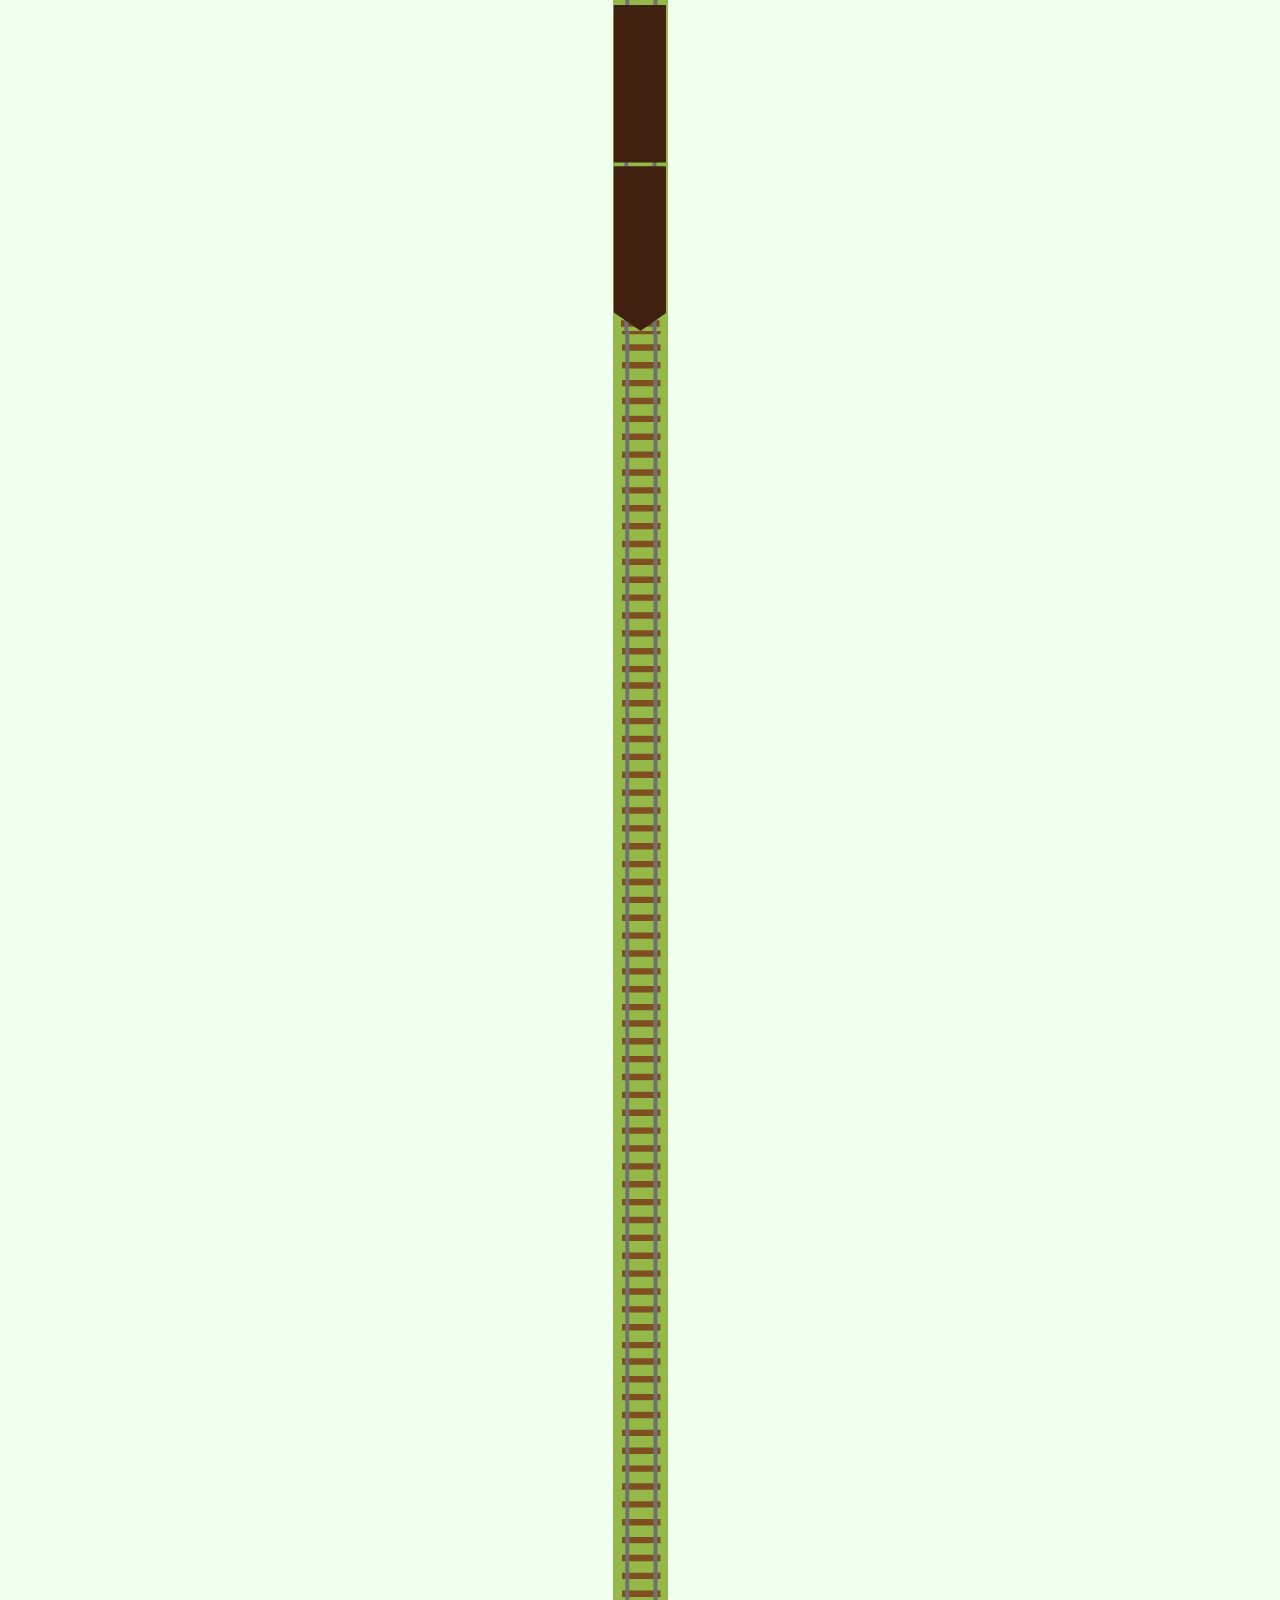
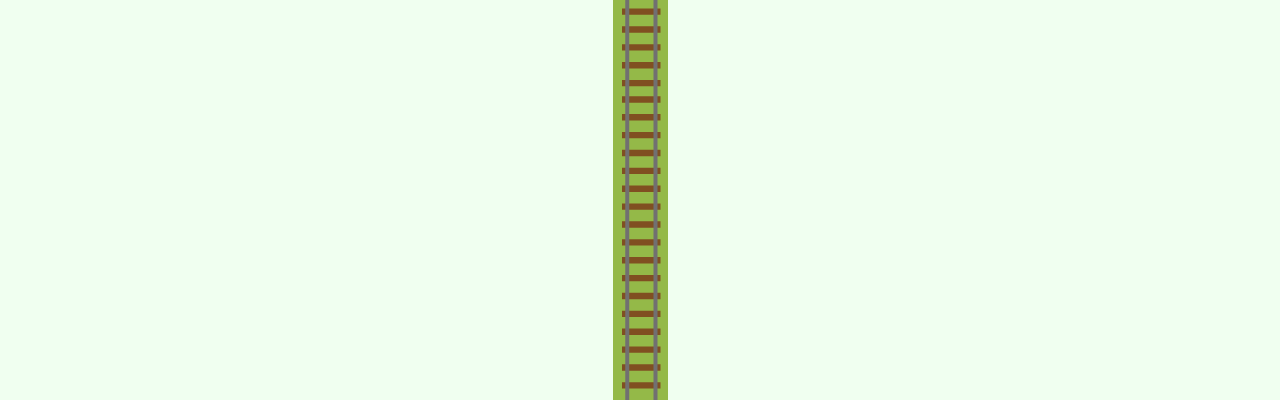
==== bloves/bloves.html @ d665191b "BLOVES" ====
<!DOCTYPE html>
<html>
	<head>
		<title>BLOVES 爱的传说号</title>
	    <meta charset="utf-8" />
	    <meta content="width=device-width, initial-scale=1.0, maximum-scale=1.0, user-scalable=0" name="viewport">
	    <meta name="apple-touch-fullscreen" content="YES" />
	    <meta name="format-detection" content="telephone=no" />
	    <meta name="apple-mobile-web-app-capable" content="yes" />
	    <meta name="apple-mobile-web-app-status-bar-style" content="black" />
	    <meta http-equiv="Expires" content="-1" />
	    <meta http-equiv="pragram" content="no-cache" />
	    <link rel="stylesheet" type="text/css" href="css/reset.css"/>
	    <link rel="stylesheet" type="text/css" href="css/bloves.css"/>
	</head>
	<body>
		<div class="wrap">
			<div class="train-bg">
				<div class="train"><img src="img/train.gif" alt="train" /></div>
			</div>
		</div>
		<script src="js/jquery-2.1.1.min.js" type="text/javascript" charset="utf-8"></script>
		<script type="text/javascript">
			(function () {
				function scroll() {
					$('body,html').animate({scrollTop:510},10000);  
                	return false;  
				}
				$(scroll);
//				$(window).scroll(function(){  
//	                if( $(window).scrollTop() >= 1300 ) {  
//	                    $('.wrap').delay(300).fadeOut(600);
//	                }
//	            }); 
				setTimeout(function() {
					$('.wrap').delay(300).animate({'opacity': '.1'}, 450);
				}, 10000)
			})()
		</script>
	</body>
</html>
---- bloves/css/bloves.css ----
/*纵向*/
/*@media screen and (orientation:portrait) {
    .train {
        border: 1px solid red; 
    }
}*/
/*横向*/
/*@media screen and (orientation:landscape) {  
    .train {  
        border: 1px solid green; 
    }  
} */
html, body {margin: 0; padding: 0;}
.wrap {width: 100%; height: 2000px; background-color: honeydew; position: relative;}
.train-bg {width: 55px; height: 2000px; margin: 0 auto; background: url(../img/railway.gif) repeat top right; /*-webkit-animation: move-bg 2s ease-in-out infinite;*/ }
.train {-webkit-animation: sway .5s ease-in-out infinite; position: fixed;}

/*@-webkit-keyframes move-bg {
	0% {background-position: -160px 0;}
	35% {background-position: -120px 0;}
	40% {background-position: -80px 0;}
	45% {background-position: -40px 0;}
	100% {background-position: 0 0;}
}*/
@-webkit-keyframes sway {
	0% {-webkit-transform: translate(0,0);}
	30% {-webkit-transform: translate(3px,1px);}
	80% {-webkit-transform: translate(-1px,-1px);}
	100% {-webkit-transform: translate(0,0);}
}
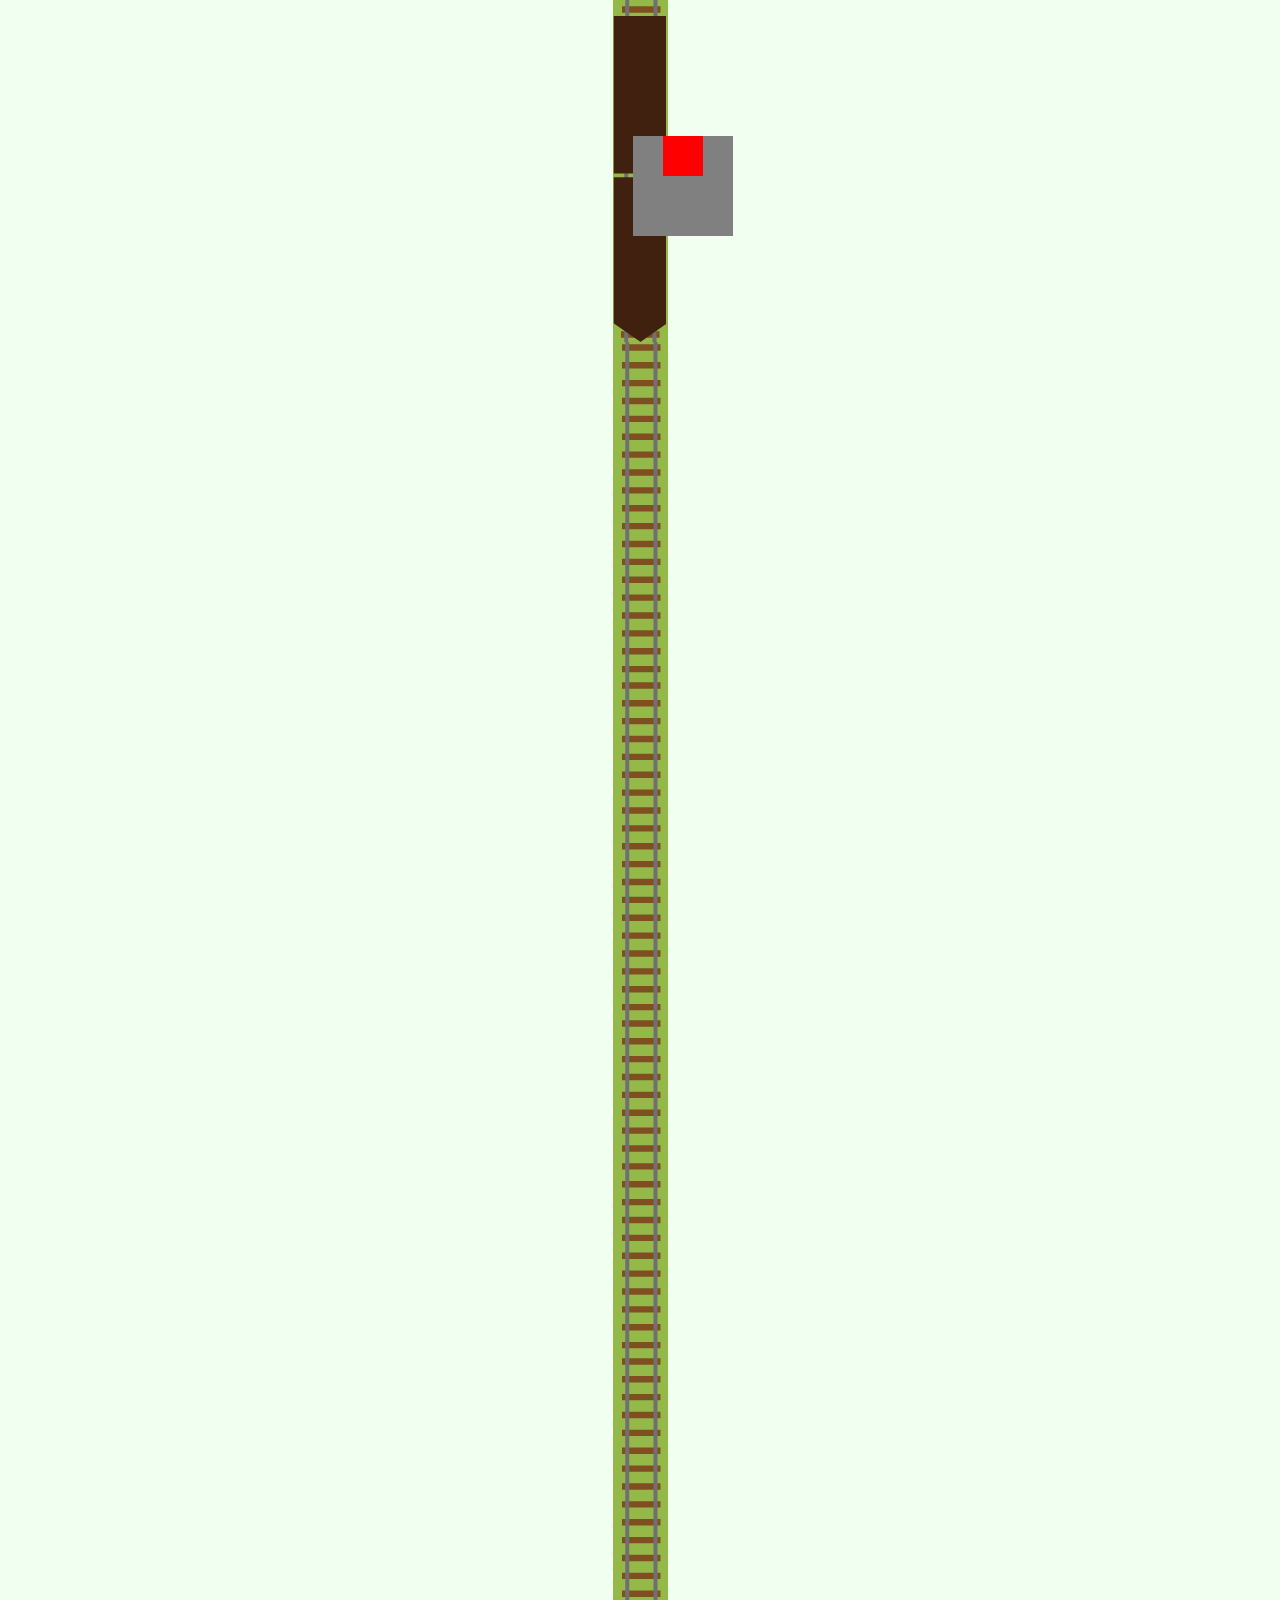
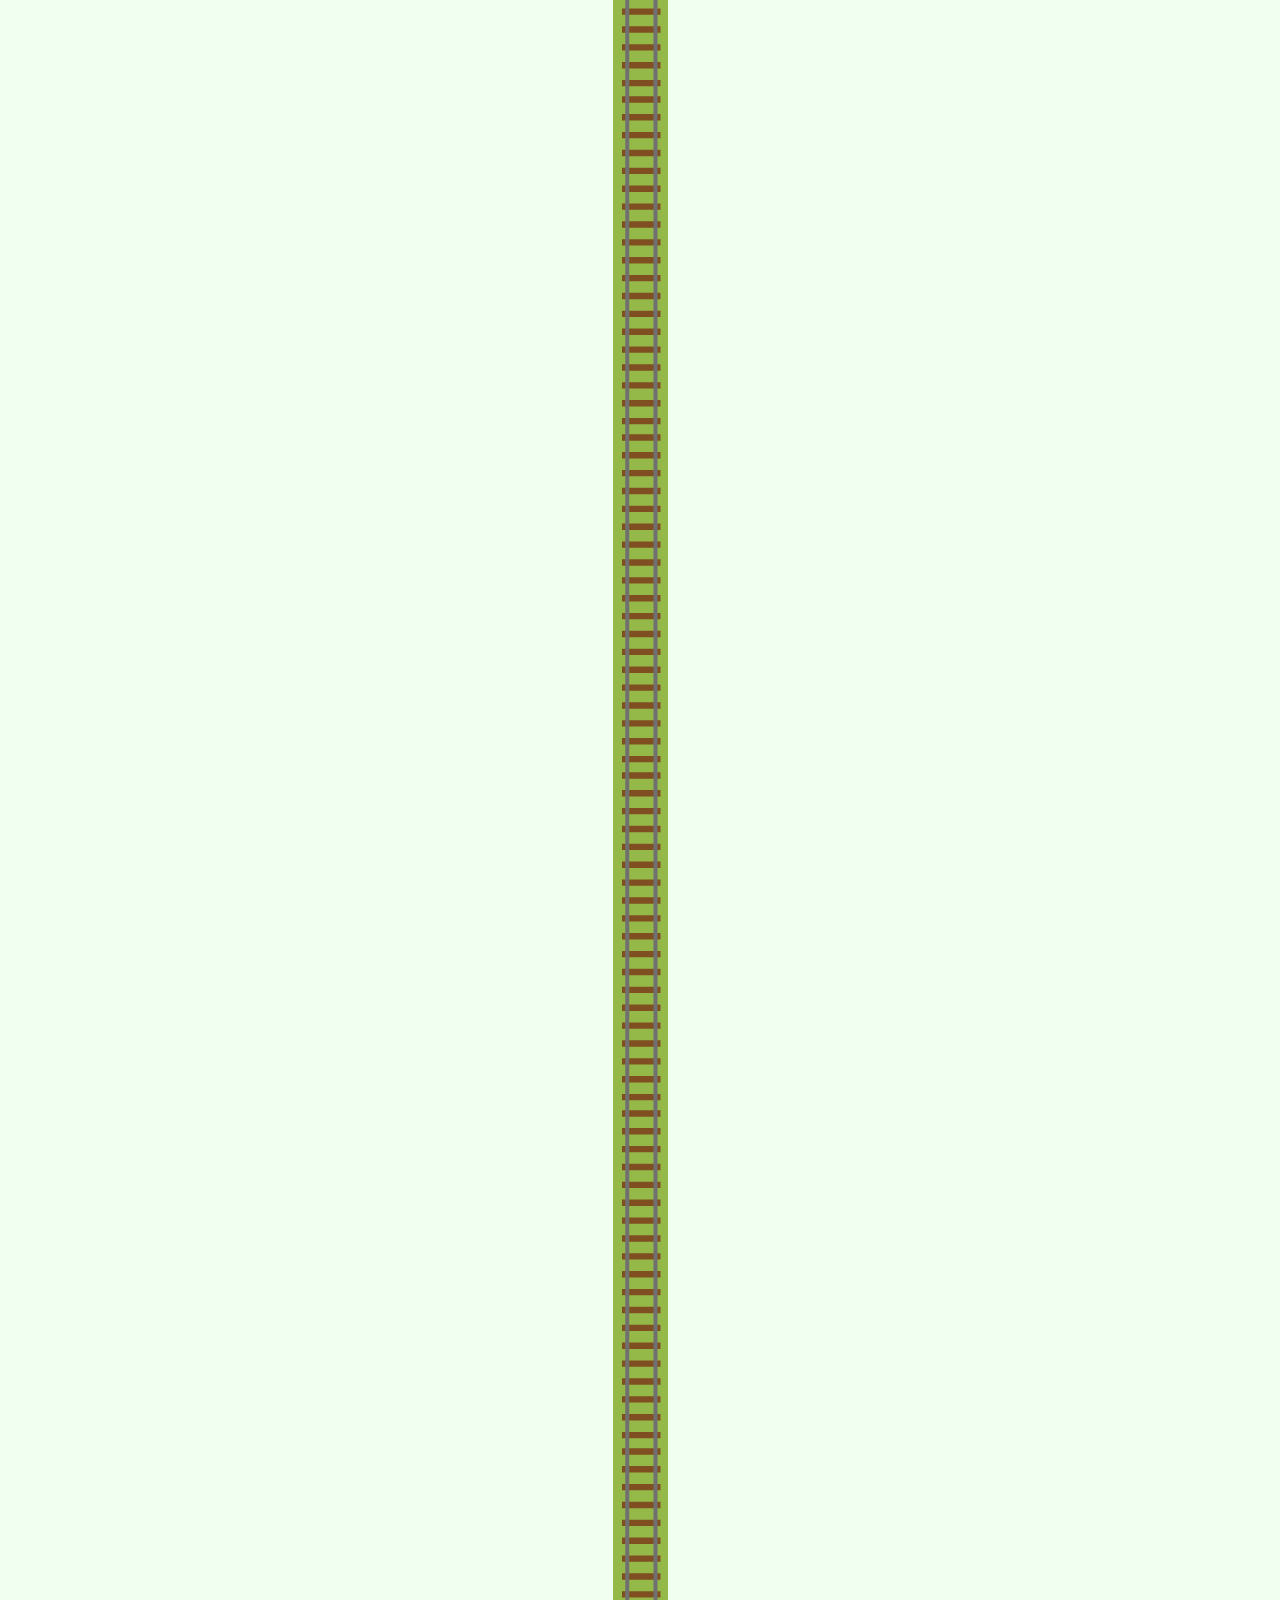
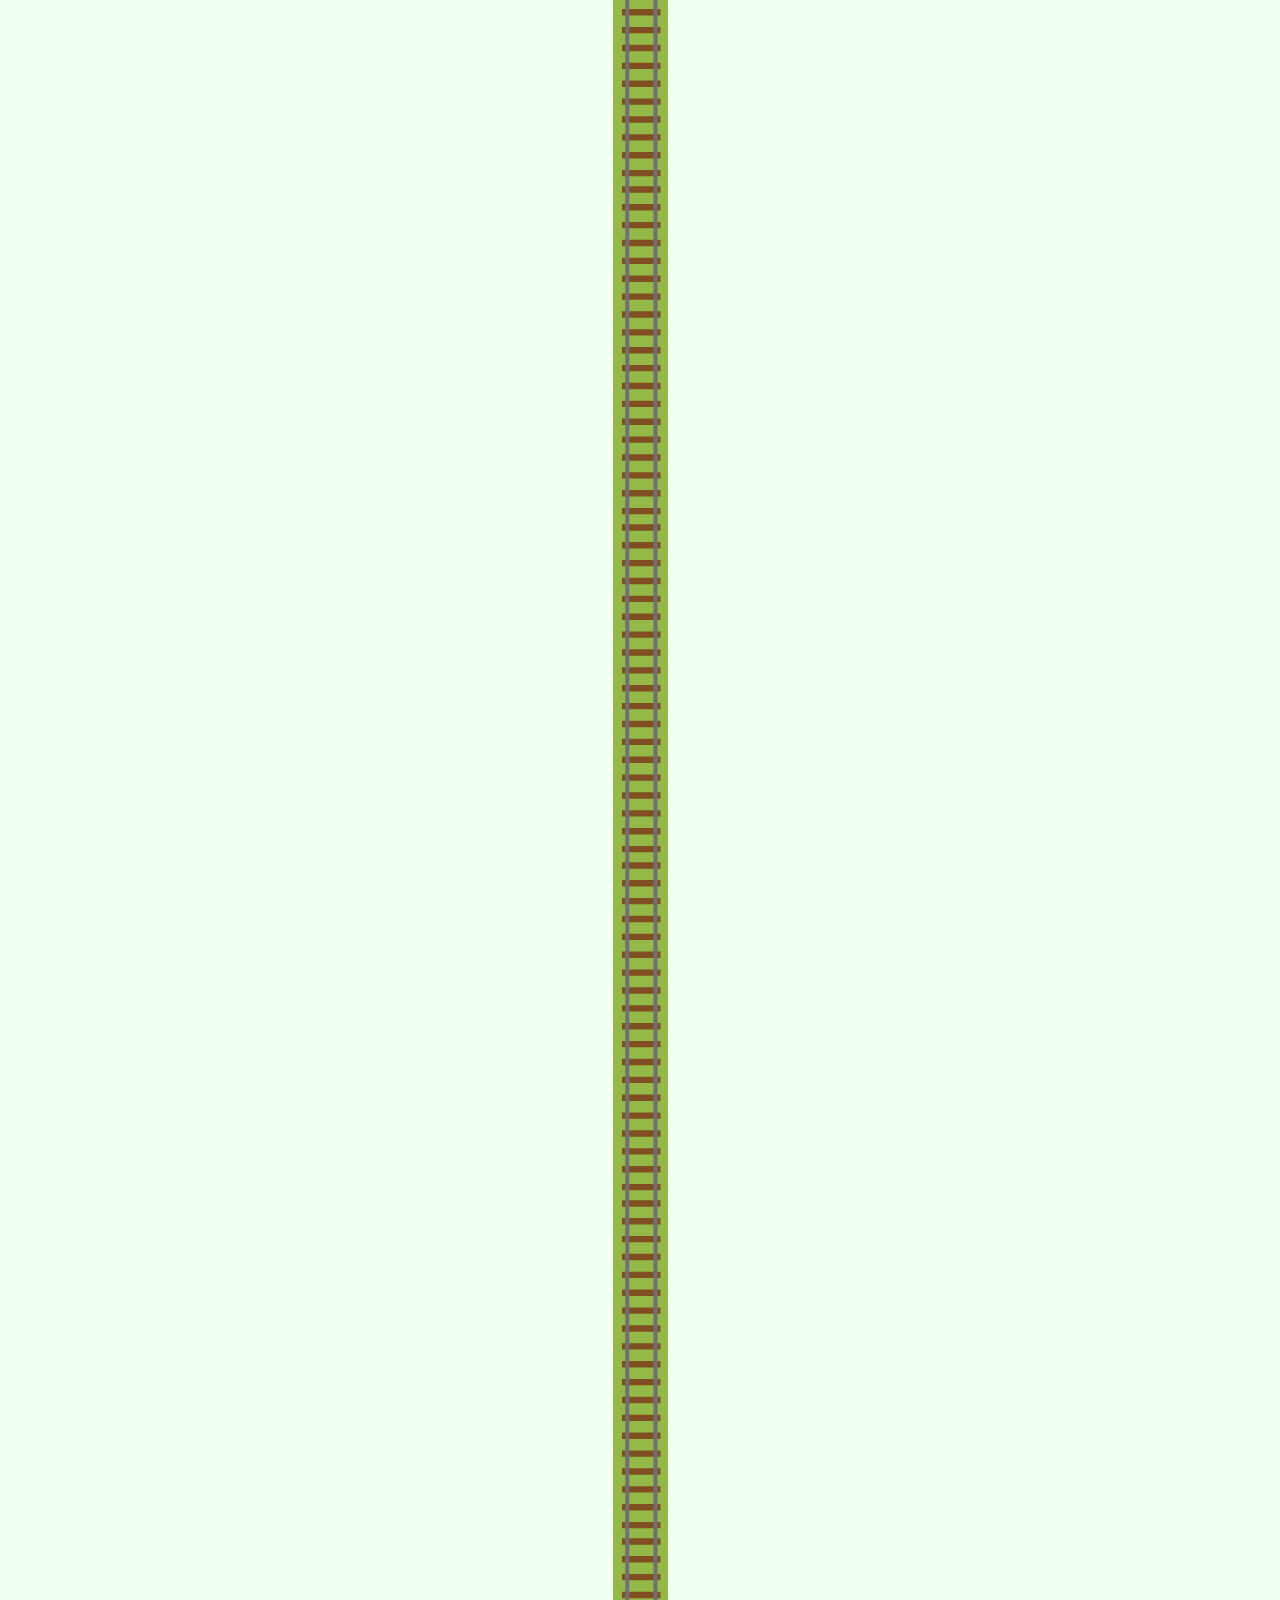
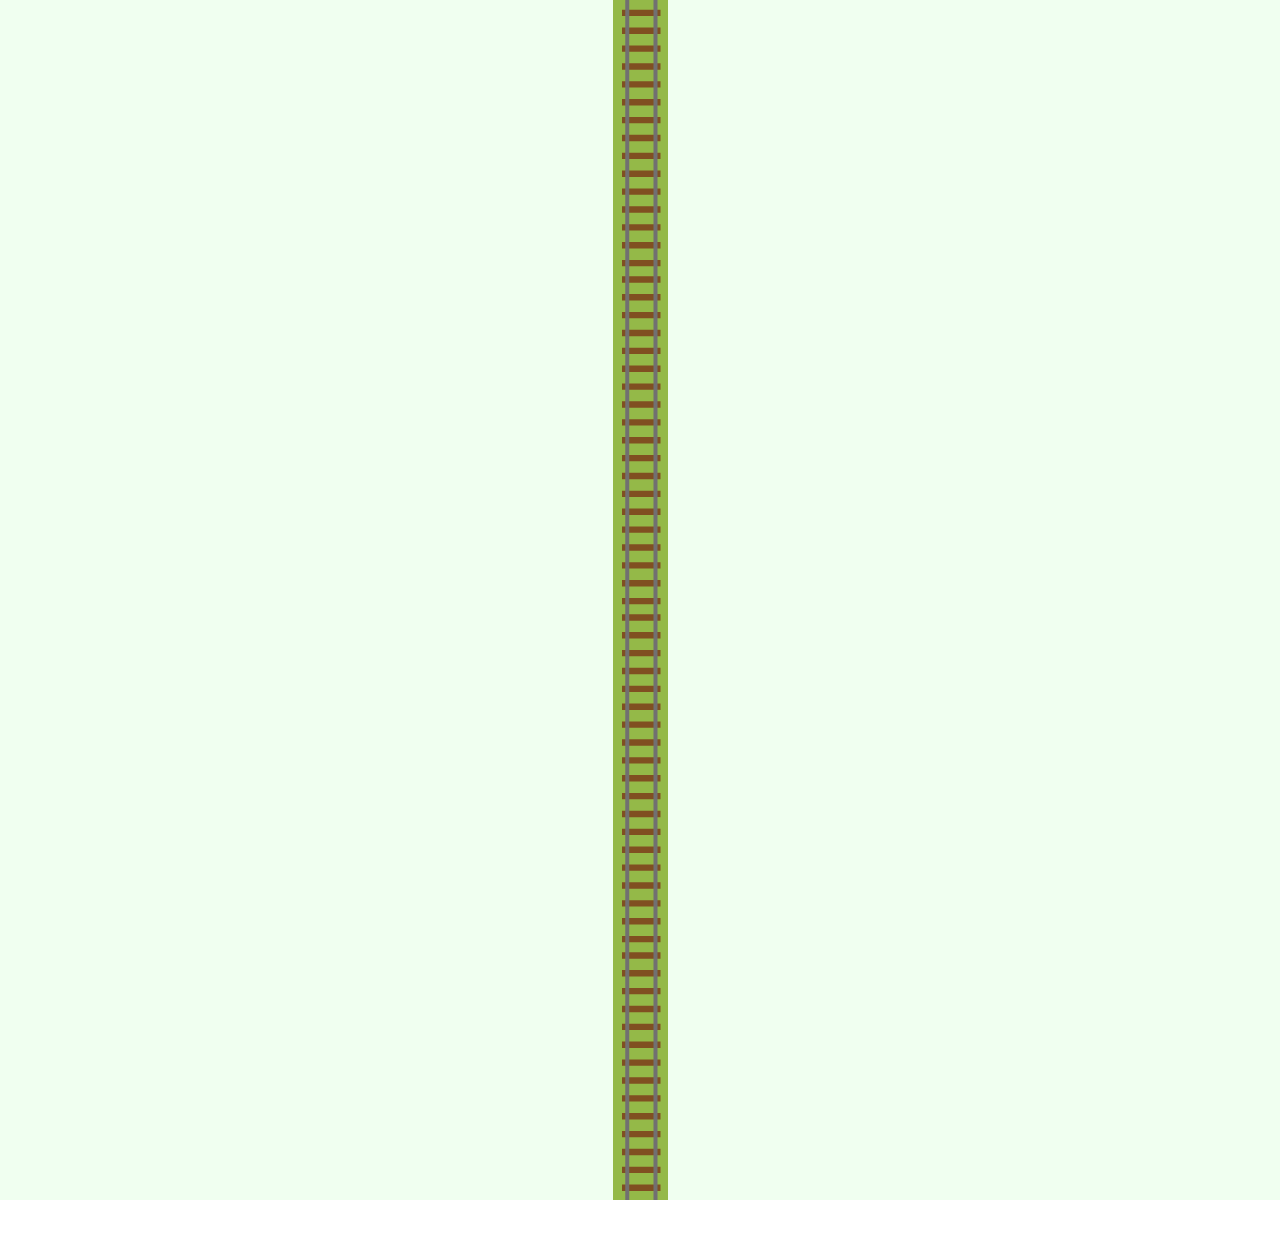
==== commit 98684818: "draft" ====
--- a/bloves/bloves.html
+++ b/bloves/bloves.html
@@ -16,26 +16,96 @@
 	<body>
 		<div class="wrap">
 			<div class="train-bg">
-				<div class="train"><img src="img/train.gif" alt="train" /></div>
+				<div class="train sway">
+					<img src="img/train.gif" alt="train" />
+					<div class="smoke sway"><div class="aa scale"></div></div>
+				</div>
 			</div>
+		</div>
+		<div class="story-1">
+			<!--something-->
+		</div>
+		<div class="story-2">
+			<!--something-->
+		</div>
+		<div class="story-3">
+			<!--something-->
+		</div>
+		<div class="story-4">
+			<!--something-->
+		</div>
+		<div class="story-5">
+			<!--something-->
+		</div>
+		<div class="story-6">
+			<!--something-->
+		</div>
+		<div class="story-7">
+			<!--something-->
 		</div>
 		<script src="js/jquery-2.1.1.min.js" type="text/javascript" charset="utf-8"></script>
 		<script type="text/javascript">
-			(function () {
-				function scroll() {
-					$('body,html').animate({scrollTop:510},10000);  
+//			(function () {
+				scroll(0,0);
+				function scrollpage(crood, time) {
+					$('body,html').animate({scrollTop:crood},time);  
                 	return false;  
 				}
-				$(scroll);
+				scrollpage(1378, 10000);
+ 				
+//				var scrollFun = "scroll(" + crood + ", " + time + ")";
 //				$(window).scroll(function(){  
 //	                if( $(window).scrollTop() >= 1300 ) {  
 //	                    $('.wrap').delay(300).fadeOut(600);
 //	                }
 //	            }); 
 				setTimeout(function() {
-					$('.wrap').delay(300).animate({'opacity': '.1'}, 450);
-				}, 10000)
-			})()
+					//内部时间+9000
+					$('.wrap').delay(500).animate({'opacity': '.1'}, 450).delay(6500).animate({'opacity': '1'}, 450);
+					$('.story-1').delay(1000).animate({'opacity': '1'}, 1000).delay(5000).animate({'opacity': '0'}, 600);
+//					setTimeout(scroll(2045, 5000),18000);
+				}, 10000);
+				setTimeout(function() {
+					//内部时间+14000
+					scrollpage(2045, 5000);
+					$('.wrap').delay(5500).animate({'opacity': '.1'}, 450).delay(6500).animate({'opacity': '1'}, 450);
+					$('.story-2').delay(6000).animate({'opacity': '1'}, 1000).delay(5000).animate({'opacity': '0'}, 600);
+				},19000);
+				setTimeout(function() {
+					//内部时间+14000
+					scrollpage(2712, 5000);
+					$('.wrap').delay(5500).animate({'opacity': '.1'}, 450).delay(6500).animate({'opacity': '1'}, 450);
+					$('.story-3').delay(6000).animate({'opacity': '1'}, 1000).delay(5000).animate({'opacity': '0'}, 600);
+				},33000);
+				setTimeout(function() {
+					//内部时间+14000
+					scrollpage(3379, 5000);
+					$('.wrap').delay(5500).animate({'opacity': '.1'}, 450).delay(6500).animate({'opacity': '1'}, 450);
+					$('.story-4').delay(6000).animate({'opacity': '1'}, 1000).delay(5000).animate({'opacity': '0'}, 600);
+				},47000);
+				setTimeout(function() {
+					//内部时间+14000
+					scrollpage(4046, 5000);
+					$('.wrap').delay(5500).animate({'opacity': '.1'}, 450).delay(6500).animate({'opacity': '1'}, 450);
+					$('.story-5').delay(6000).animate({'opacity': '1'}, 1000).delay(5000).animate({'opacity': '0'}, 600);
+				},61000);
+				setTimeout(function() {
+					//内部时间+14000
+					scrollpage(4713, 5000);
+					$('.wrap').delay(5500).animate({'opacity': '.1'}, 450).delay(6500).animate({'opacity': '1'}, 450);
+					$('.story-6').delay(6000).animate({'opacity': '1'}, 1000).delay(5000).animate({'opacity': '0'}, 600);
+				},75000);
+				setTimeout(function() {
+					//内部时间+14000
+					scrollpage(5380, 5000);
+					$('.wrap').delay(5500).animate({'opacity': '.1'}, 450).delay(6500).animate({'opacity': '1'}, 450);
+					$('.story-7').delay(6000).animate({'opacity': '1'}, 1000).delay(5000).animate({'opacity': '0'}, 600);
+				},89000);
+				
+				
+				
+				
+//			})()
 		</script>
 	</body>
 </html>
--- a/bloves/css/bloves.css
+++ b/bloves/css/bloves.css
@@ -11,9 +11,18 @@
     }  
 } */
 html, body {margin: 0; padding: 0;}
-.wrap {width: 100%; height: 2000px; background-color: honeydew; position: relative;}
-.train-bg {width: 55px; height: 2000px; margin: 0 auto; background: url(../img/railway.gif) repeat top right; /*-webkit-animation: move-bg 2s ease-in-out infinite;*/ }
-.train {-webkit-animation: sway .5s ease-in-out infinite; position: fixed;}
+.wrap {width: 100%; height: 6000px; background-color: honeydew;}
+.train-bg {width: 55px; height: 6000px; margin: 0 auto; background: url(../img/railway.gif) repeat top right; /*-webkit-animation: move-bg 2s ease-in-out infinite;*/ }
+.train {position: fixed;}
+.smoke {position: absolute; width: 100px; height: 100px; background-color: gray; top: 120px;left: 20px;}
+.smoke .aa {width: 40px; height: 40px; background-color: red; margin: 0 auto;}
+.story-1 {width: 375px; height: 667px; opacity: 0; background-color: black; position: absolute; top: 1378px;}
+.story-2 {width: 375px; height: 667px; opacity: 0; background-color: blueviolet; position: absolute; top: 2045px;}
+.story-3 {width: 375px; height: 667px; opacity: 0; background-color: goldenrod; position: absolute; top: 2712px;}
+.story-4 {width: 375px; height: 667px; opacity: 0; background-color: firebrick; position: absolute; top: 3379px;}
+.story-5 {width: 375px; height: 667px; opacity: 0; background-color: darkcyan; position: absolute; top: 4046px;}
+.story-6 {width: 375px; height: 667px; opacity: 0; background-color: royalblue; position: absolute; top: 4713px;}
+.story-7 {width: 375px; height: 667px; opacity: 0; background-color: salmon; position: absolute; top: 5380px;}
 
 /*@-webkit-keyframes move-bg {
 	0% {background-position: -160px 0;}
@@ -22,6 +31,14 @@
 	45% {background-position: -40px 0;}
 	100% {background-position: 0 0;}
 }*/
+.scale {-webkit-animation: scale 1.5s ease-in-out infinite;}
+.sway {-webkit-animation: sway .5s ease-in-out infinite;}
+@-webkit-keyframes scale {
+	0% {-webkit-transform: scale(1);}
+	30% {-webkit-transform: scale(1.1);}
+	80% {-webkit-transform: scale(1.2);}
+	100% {-webkit-transform: scale(1.5);}
+}
 @-webkit-keyframes sway {
 	0% {-webkit-transform: translate(0,0);}
 	30% {-webkit-transform: translate(3px,1px);}
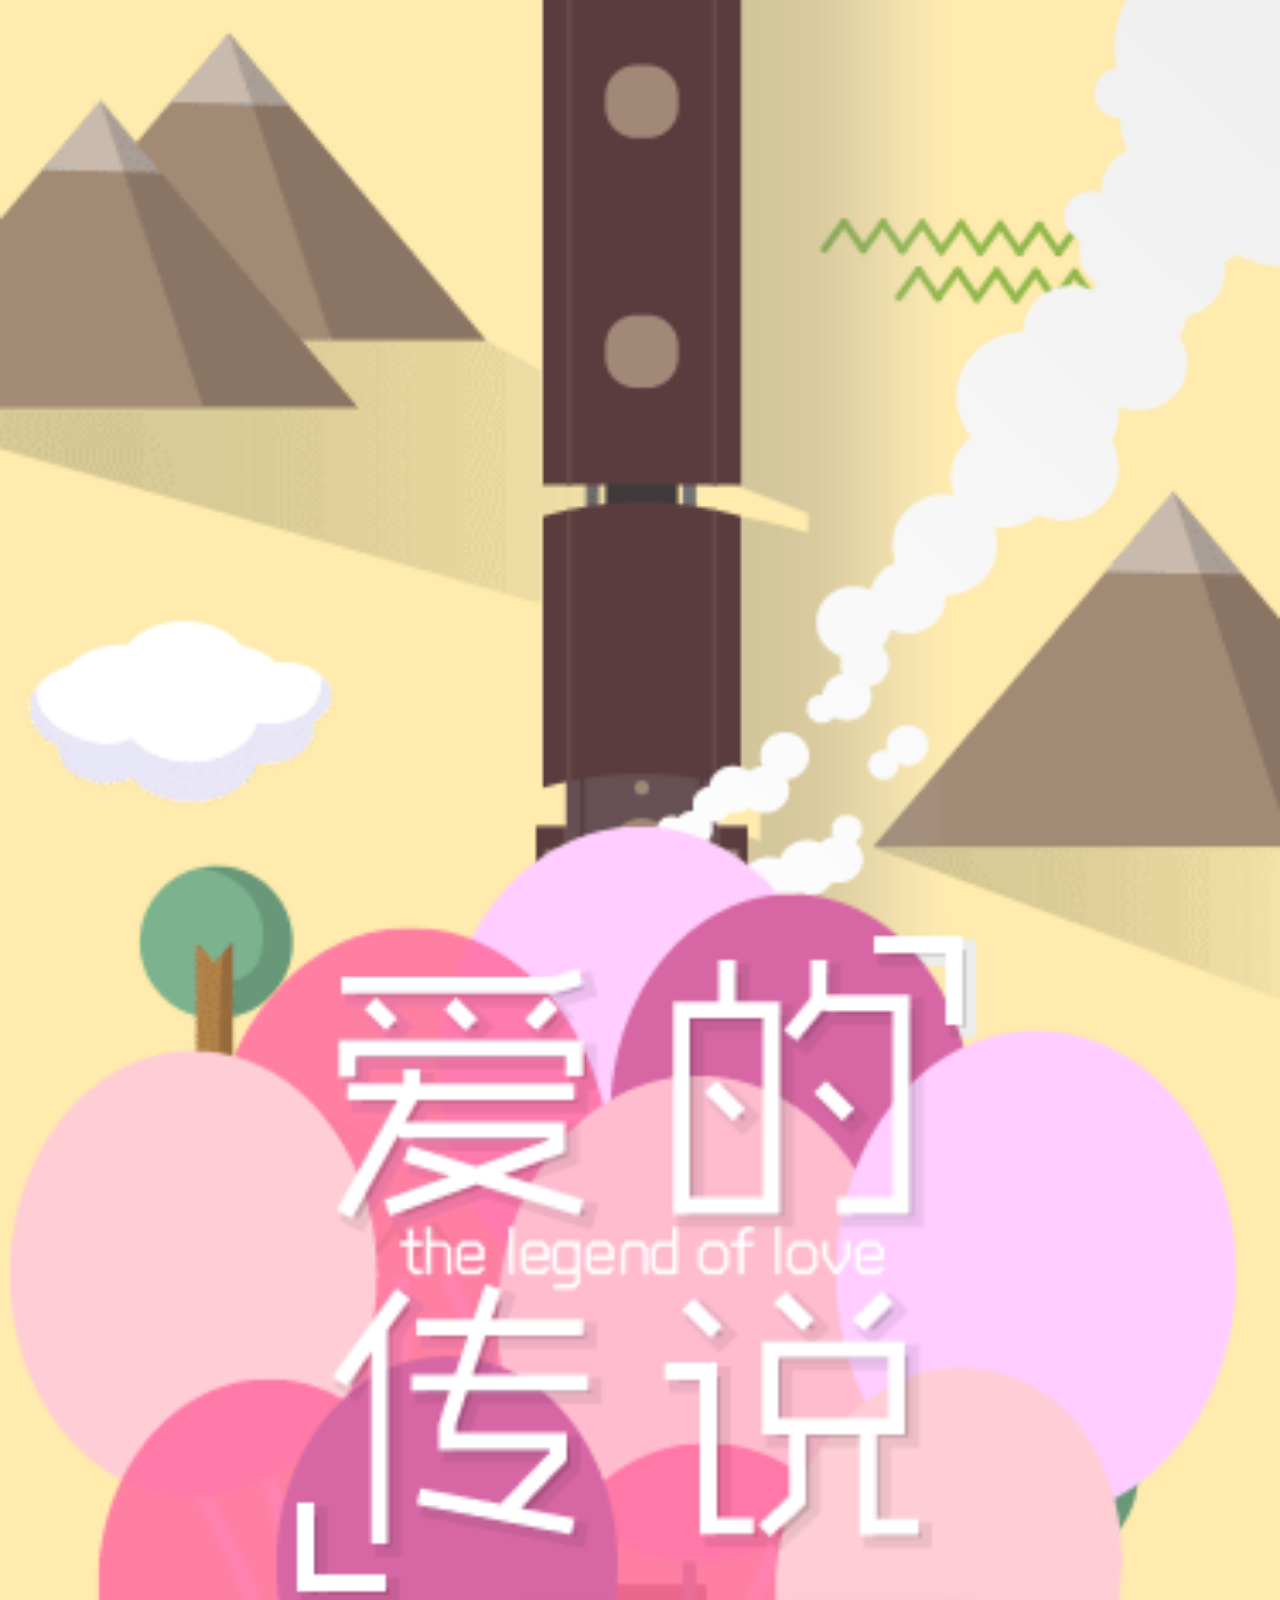
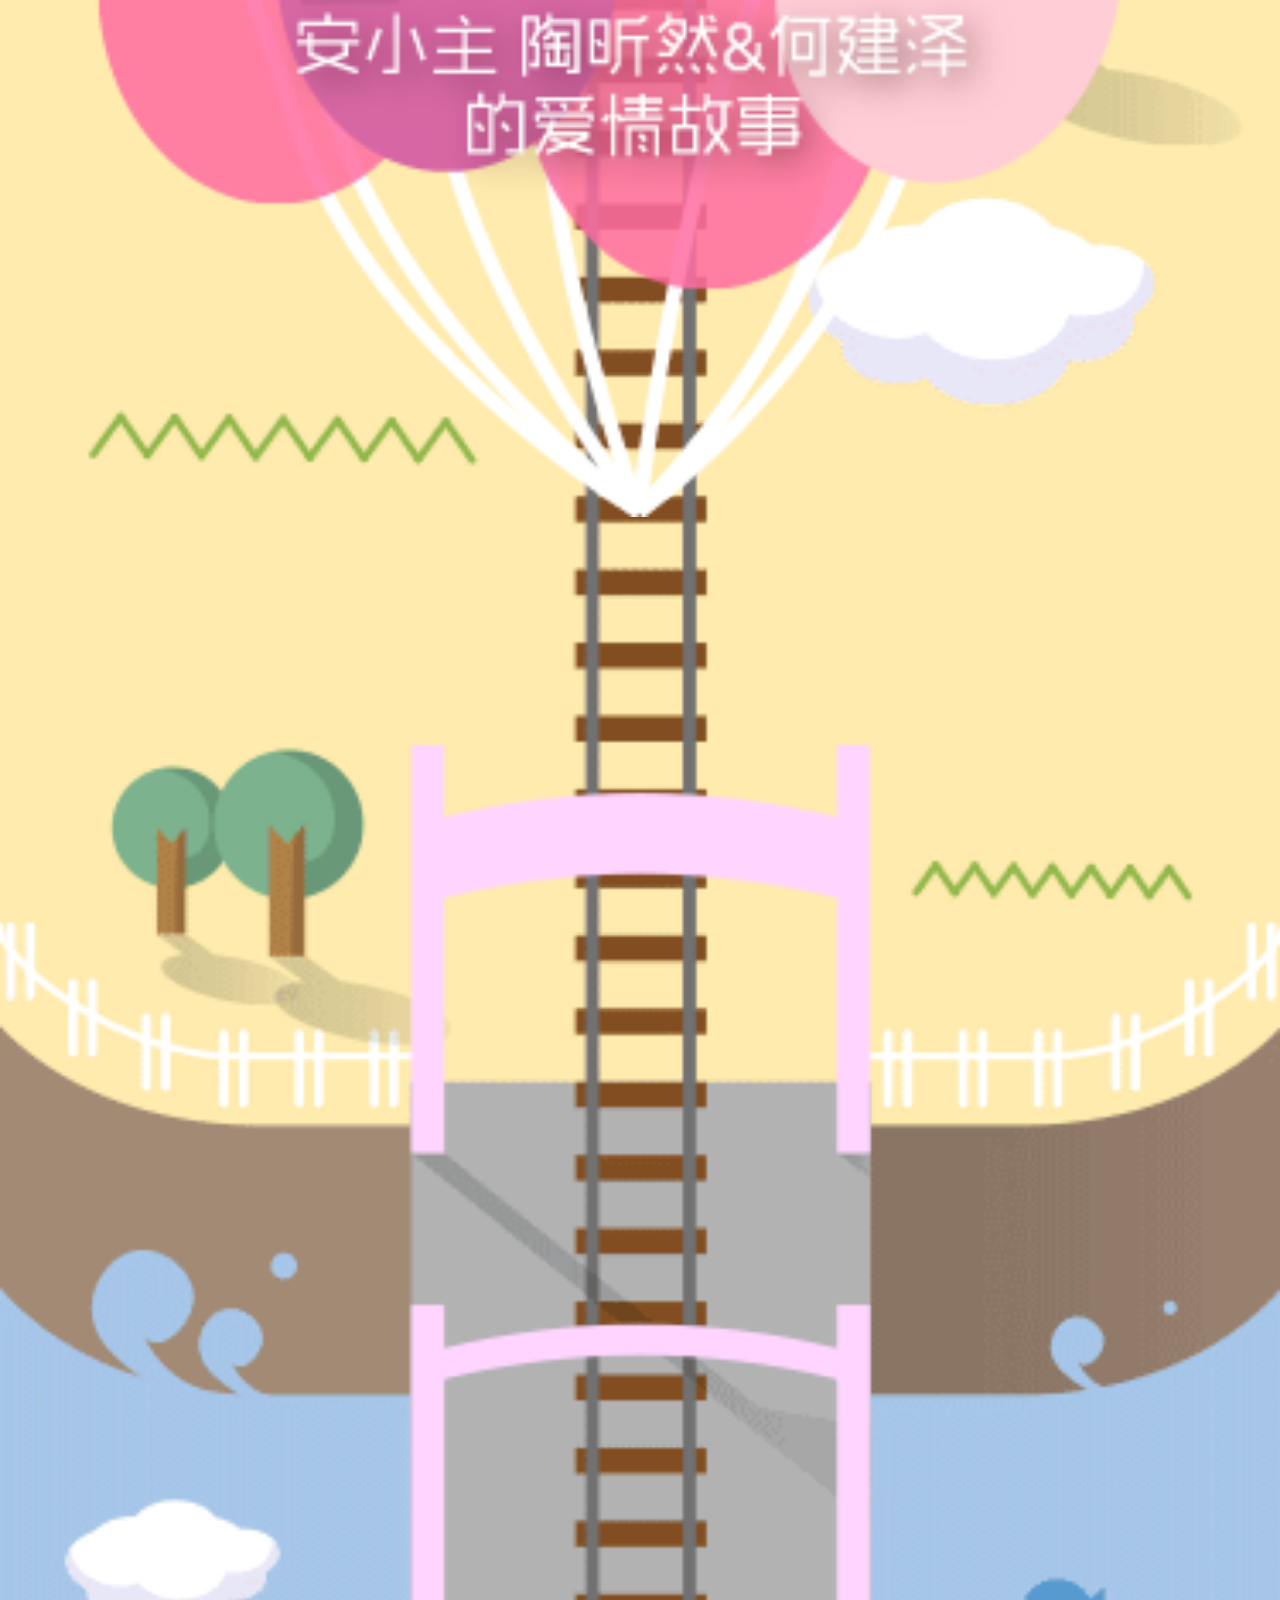
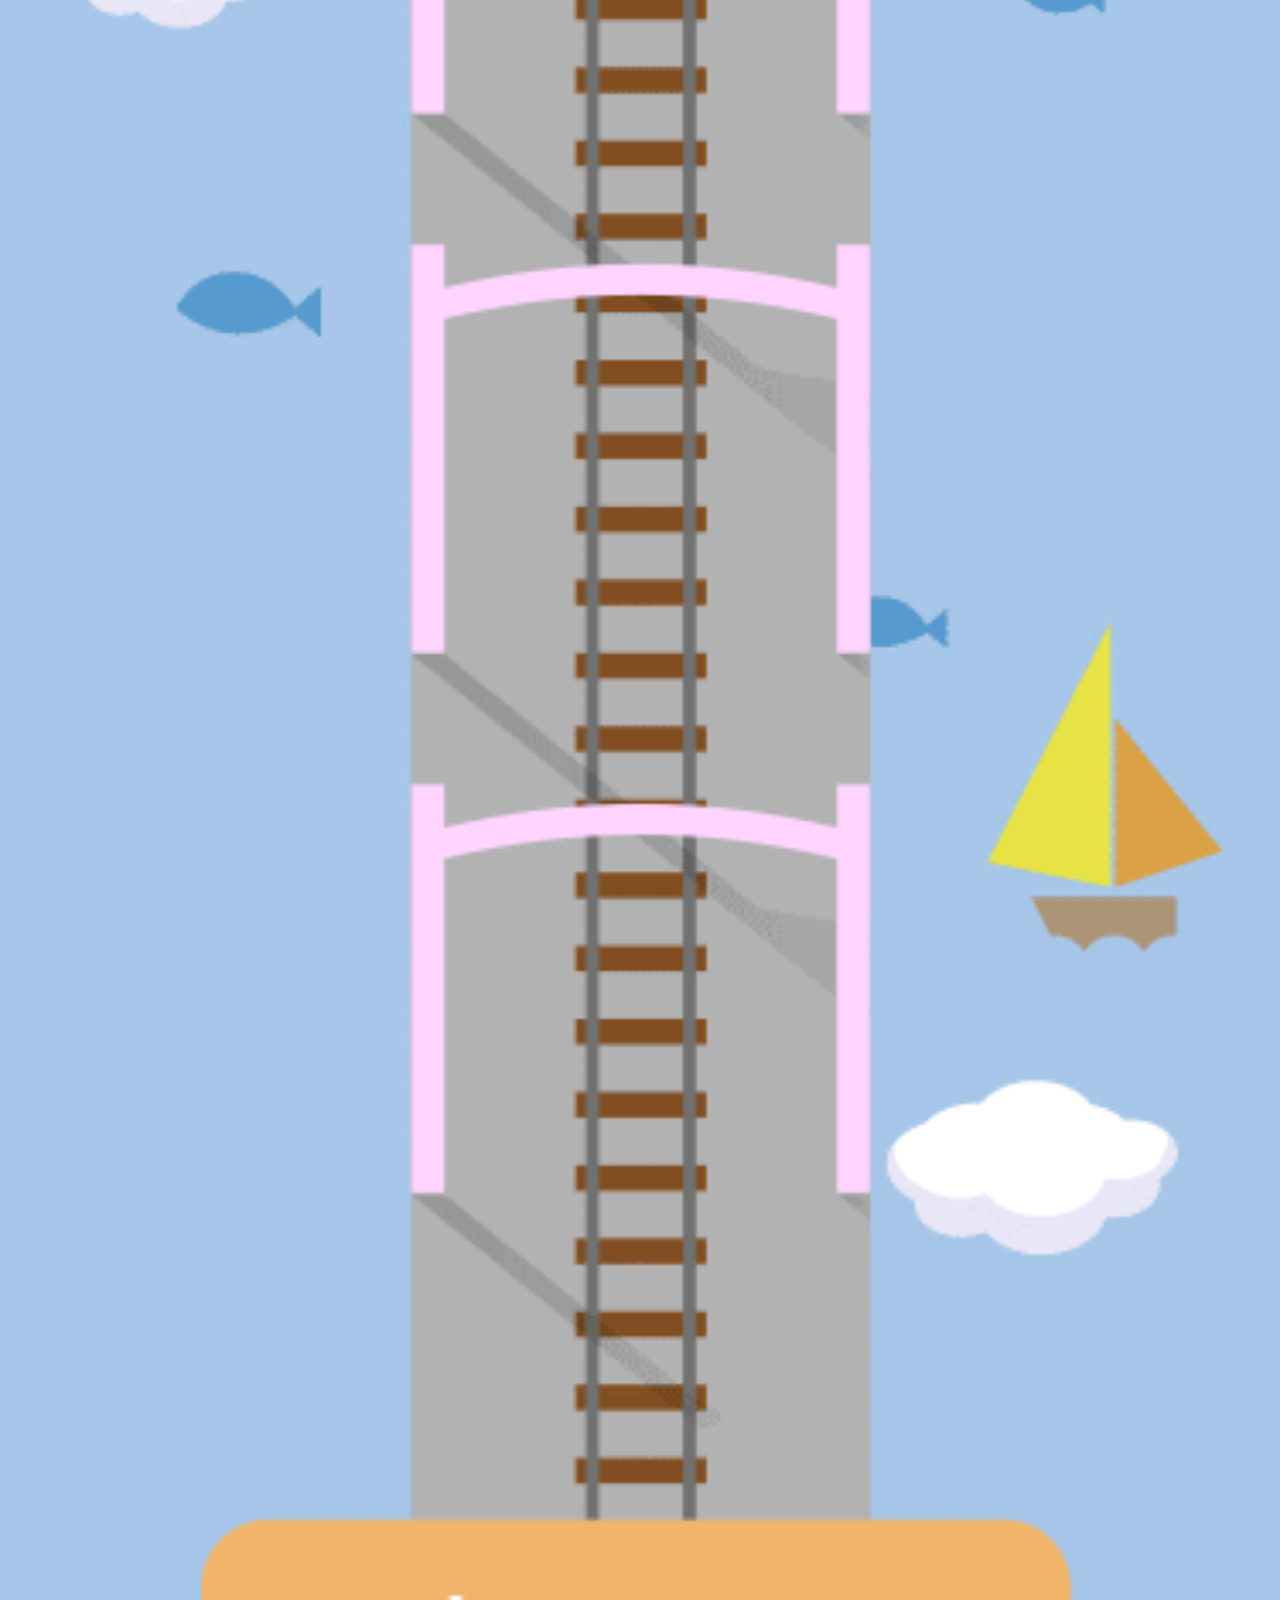
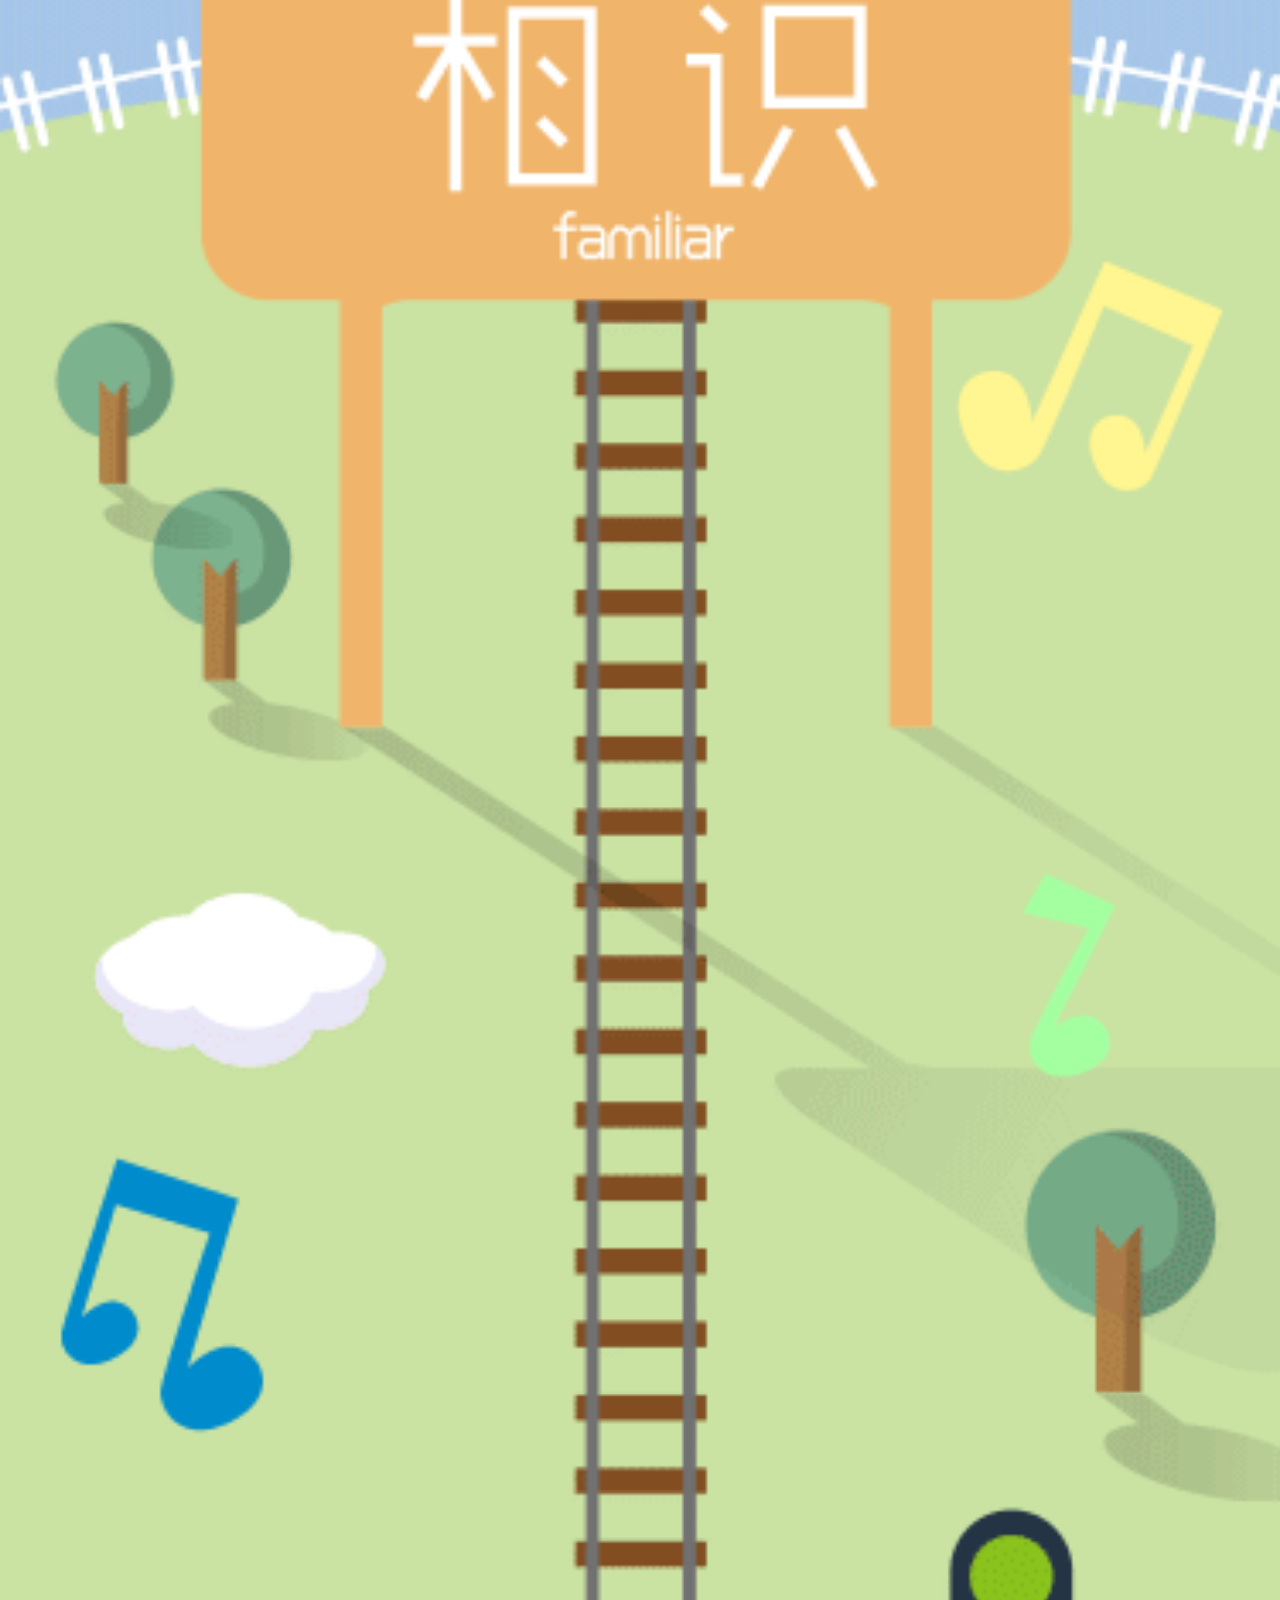
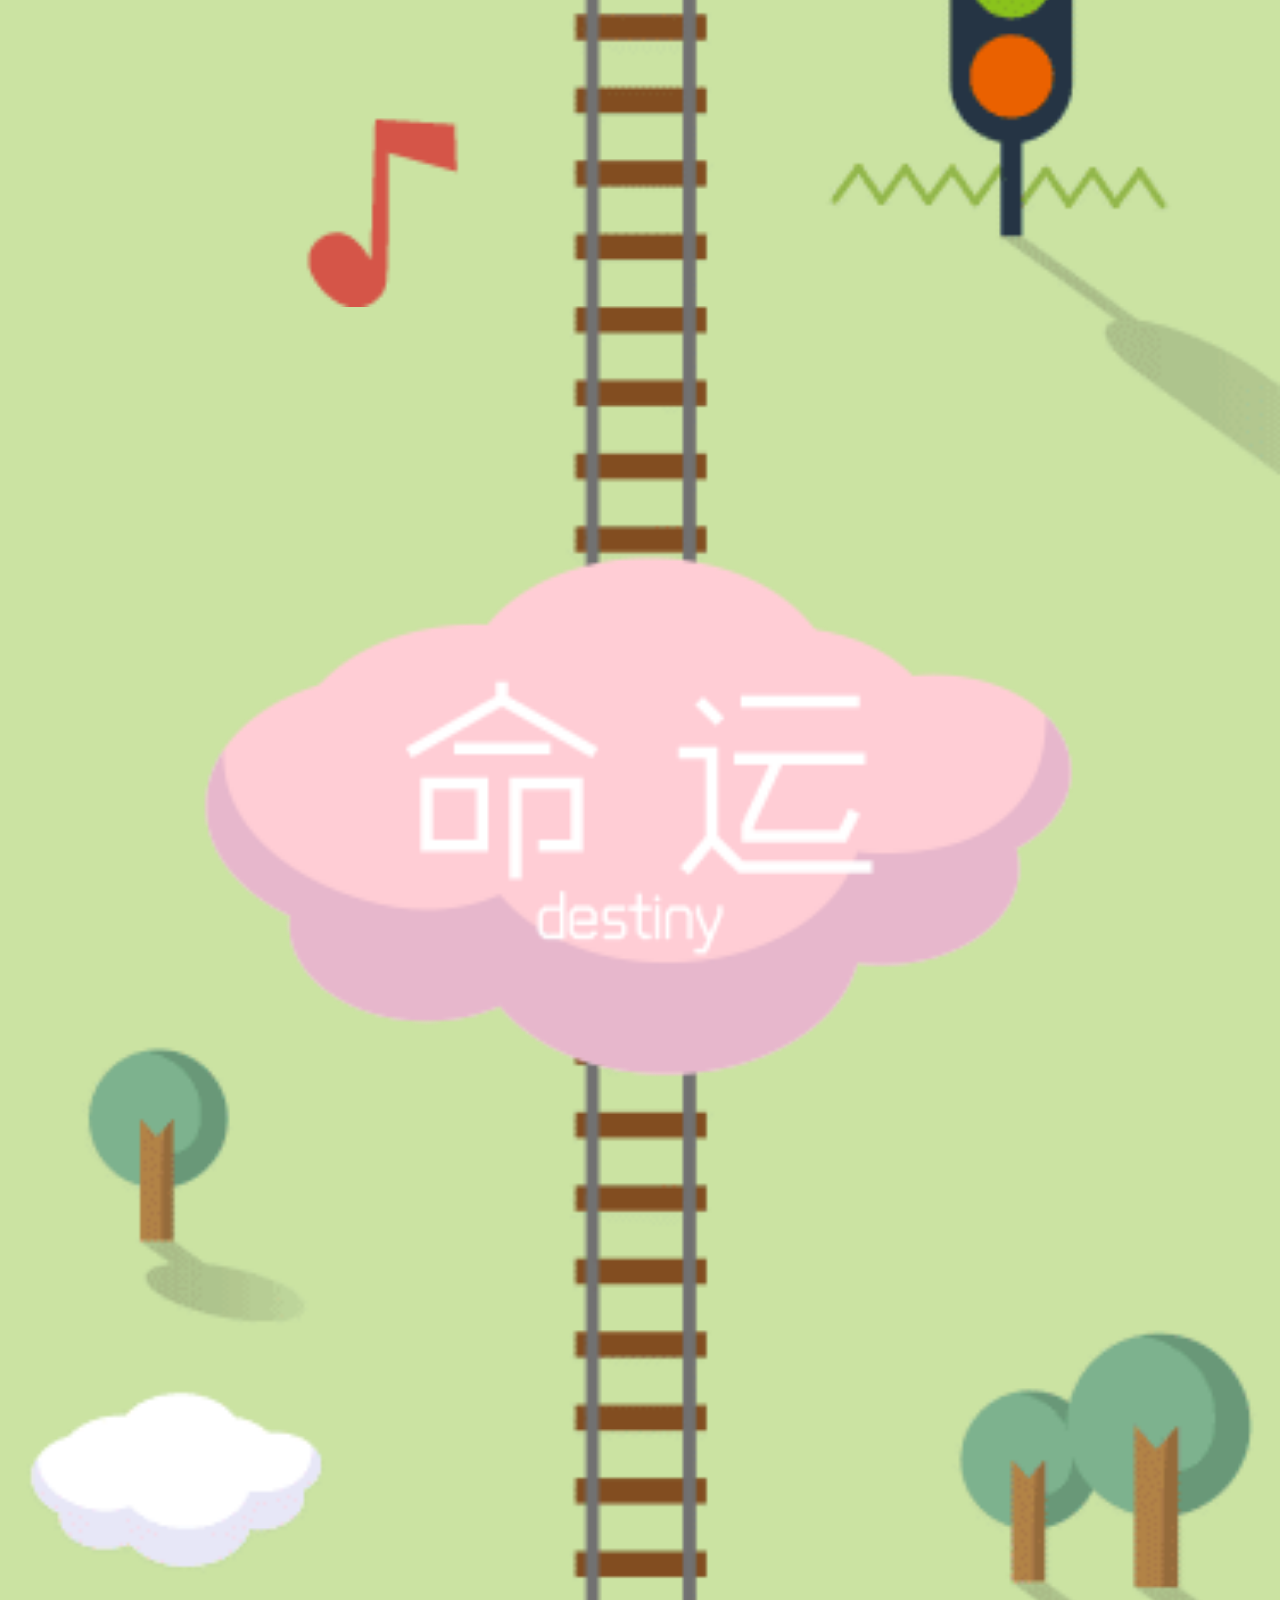
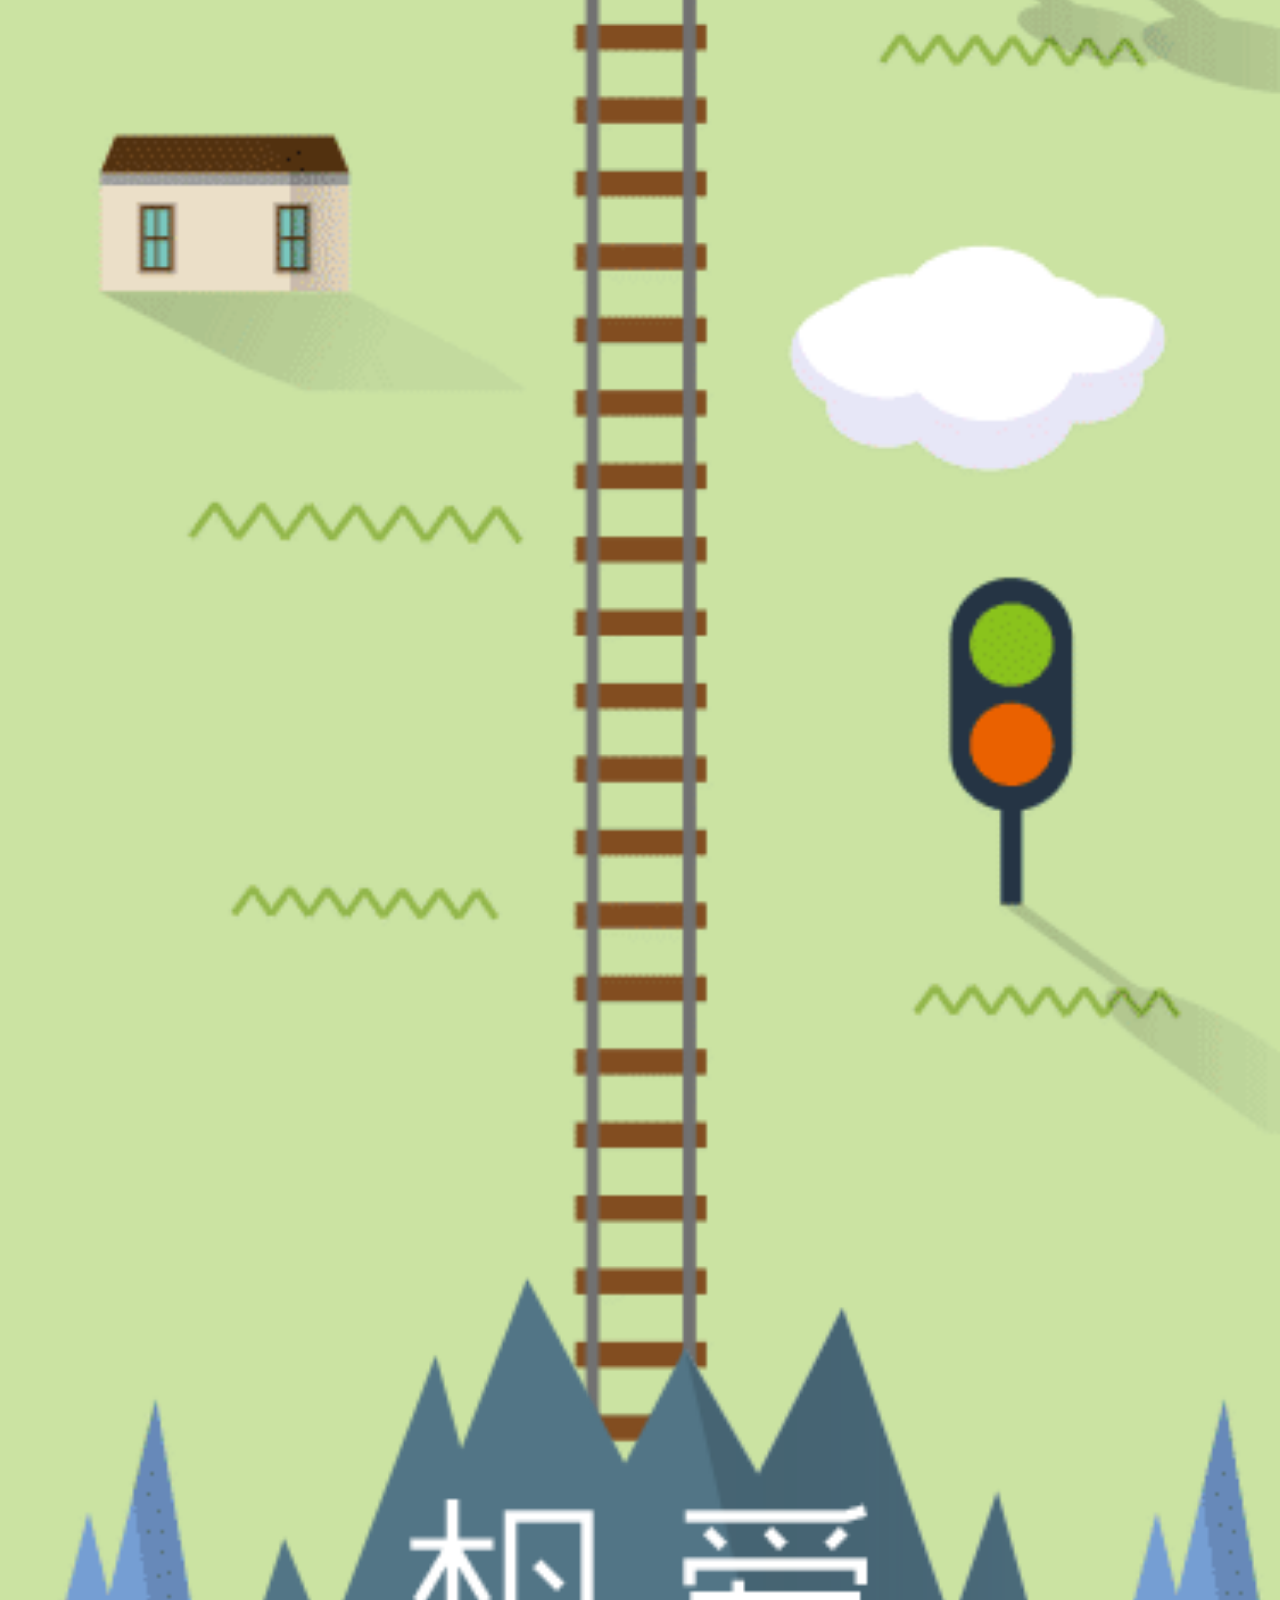
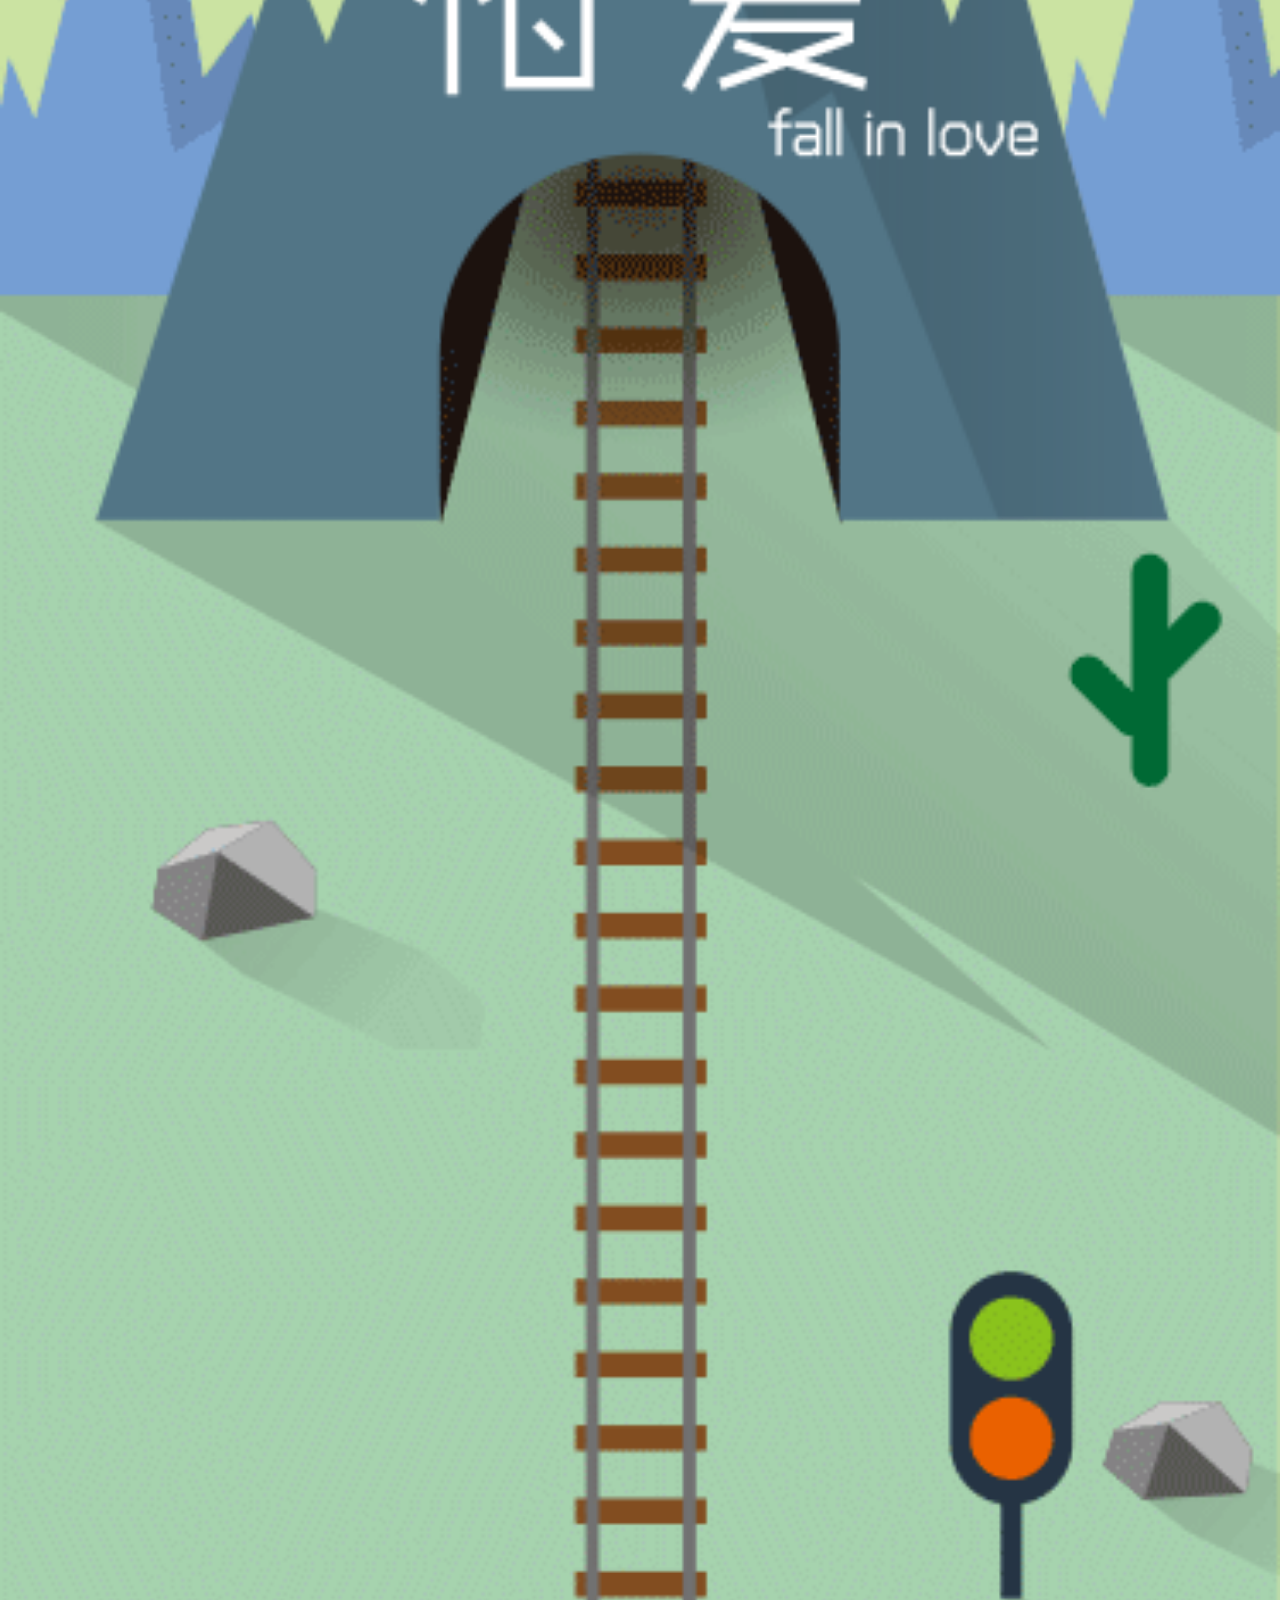
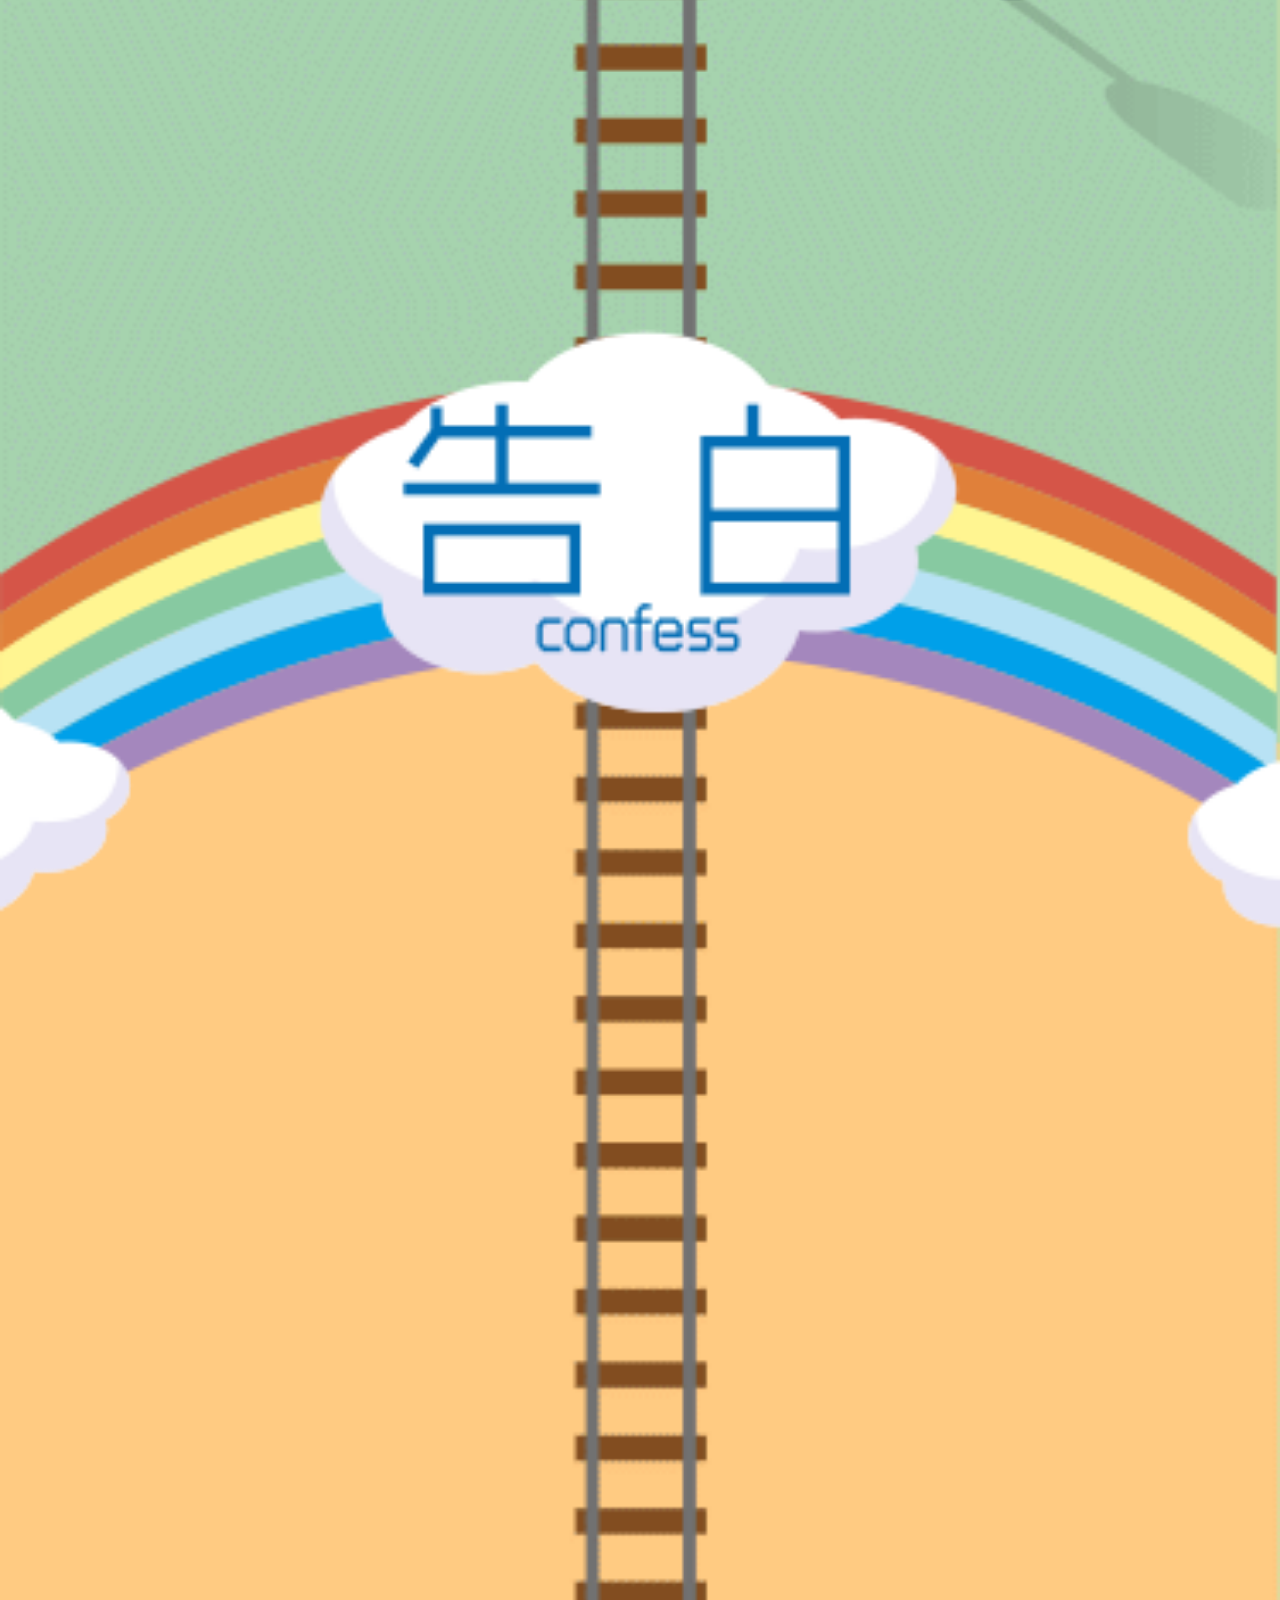
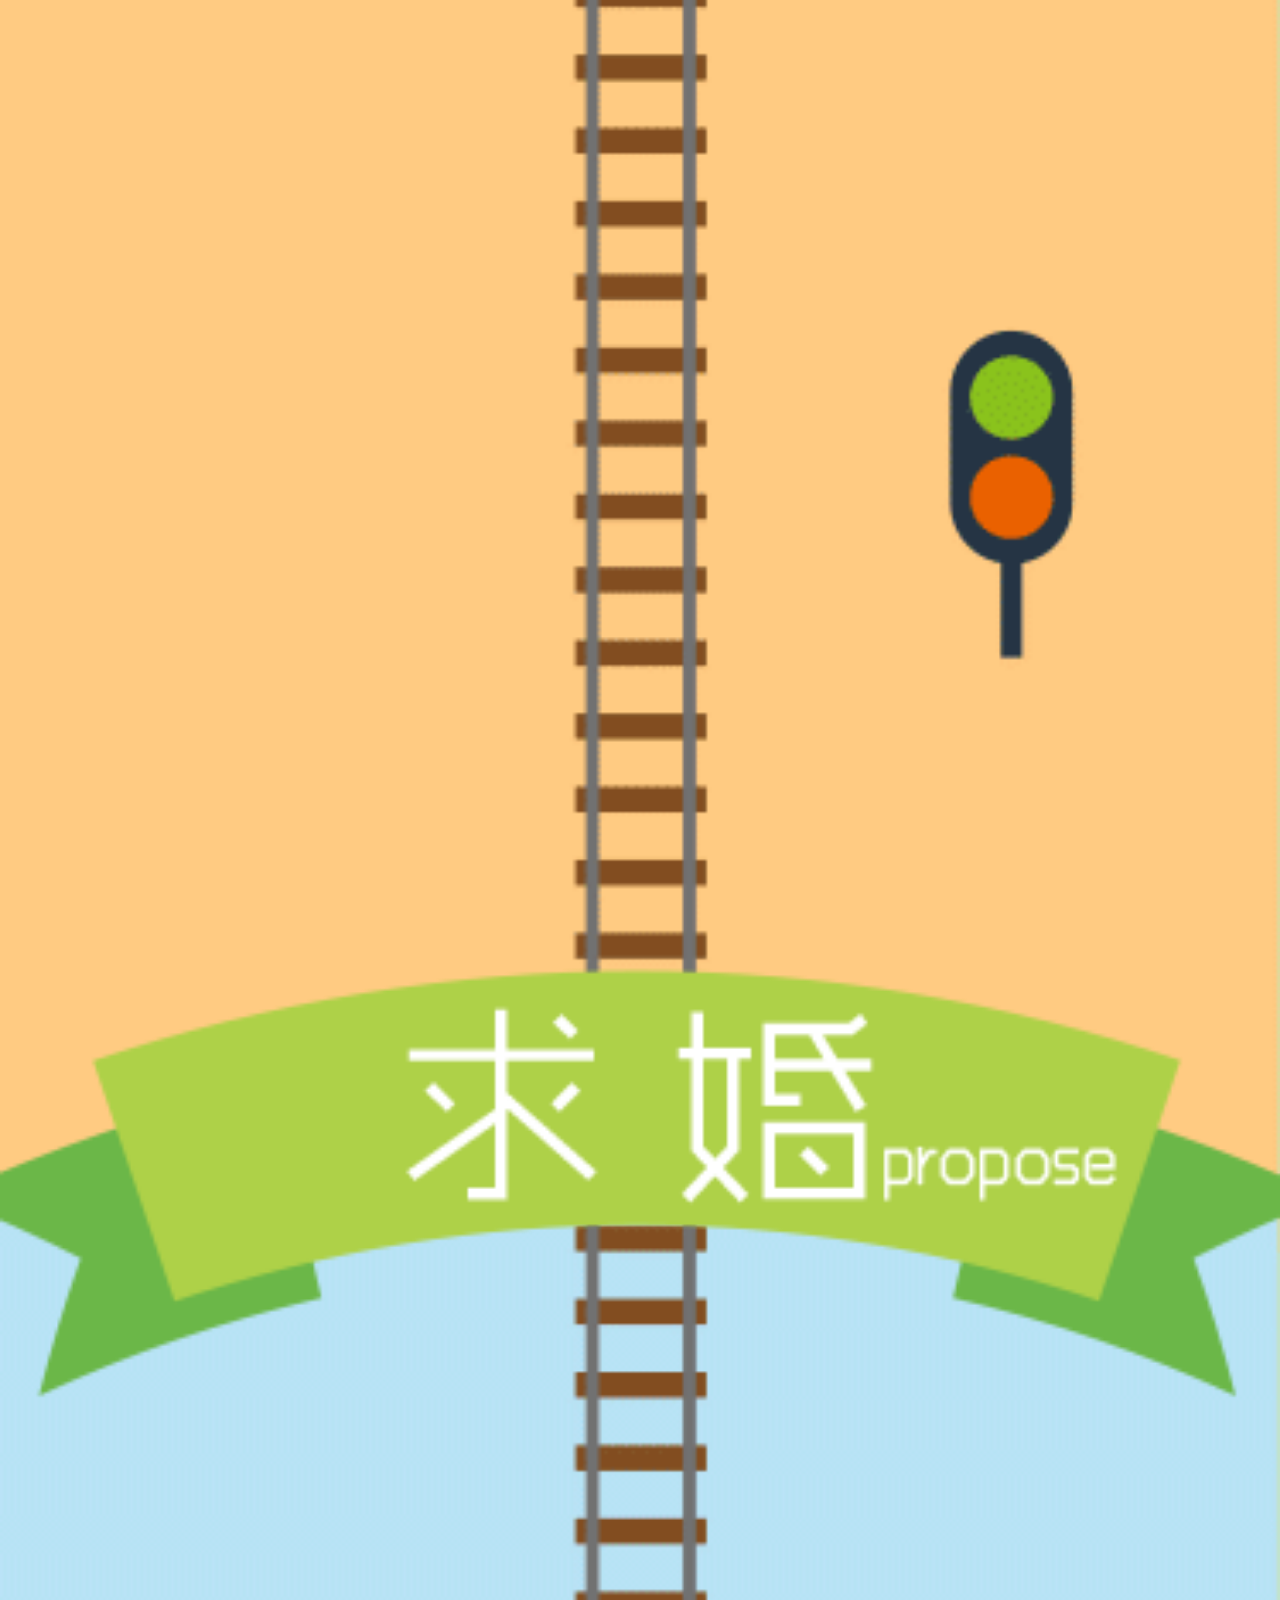
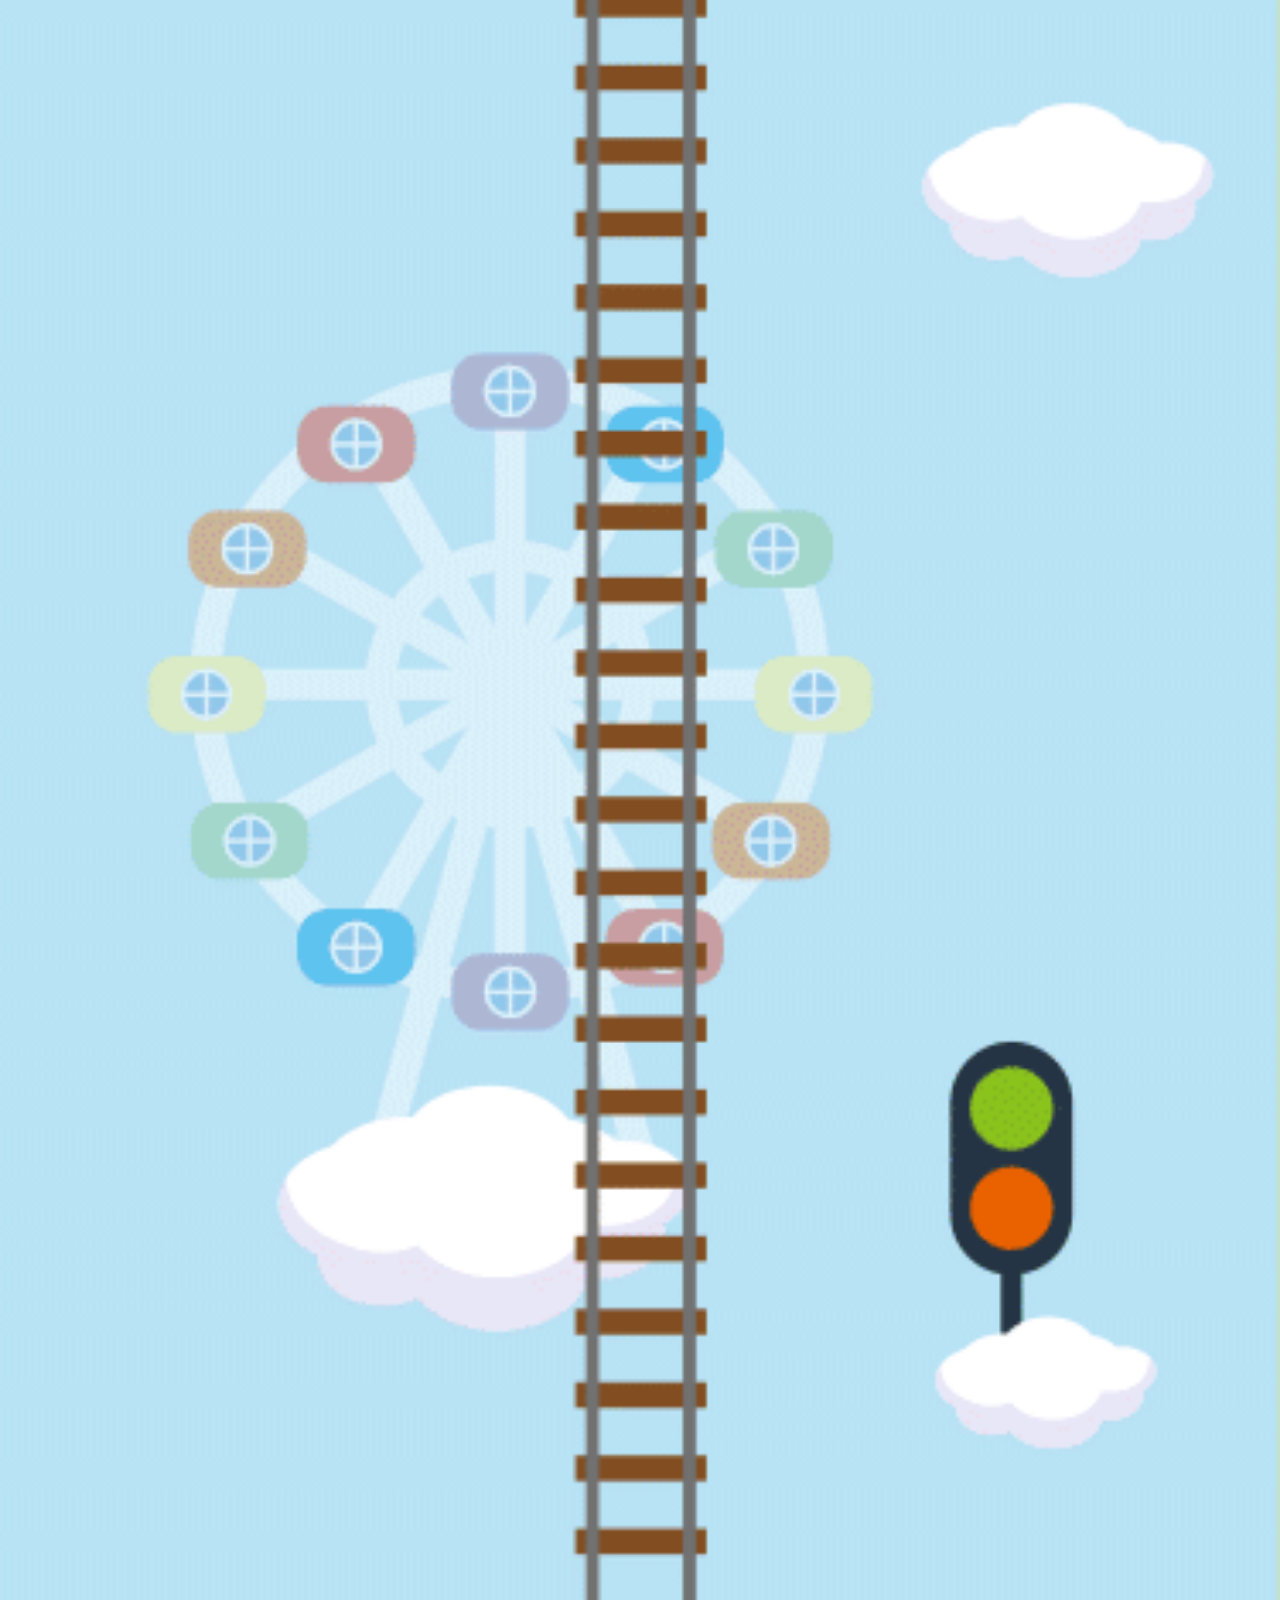
==== commit ae0b6f5a: "改写函数" ====
--- a/bloves/bloves.html
+++ b/bloves/bloves.html
@@ -11,101 +11,131 @@
 	    <meta http-equiv="Expires" content="-1" />
 	    <meta http-equiv="pragram" content="no-cache" />
 	    <link rel="stylesheet" type="text/css" href="css/reset.css"/>
-	    <link rel="stylesheet" type="text/css" href="css/bloves.css"/>
+	    <link rel="stylesheet" type="text/css" href="css/bloves.css?aa=2016" media="screen" />
 	</head>
 	<body>
 		<div class="wrap">
+			<img src="img/balloon.png" class="balloon" />
 			<div class="train-bg">
-				<div class="train sway">
-					<img src="img/train.gif" alt="train" />
-					<div class="smoke sway"><div class="aa scale"></div></div>
-				</div>
+				<img src="img/background.gif" id="backgroud" />
+				
 			</div>
+			<div class="train sway">
+				<img src="img/train.png" alt="train" />
+				<div class="smoke sway"><img src="img/smoke.png" class="scale" /></div>
+			</div>
+			<div class="others">
+				<img src="img/others.png" alt="" />
+			</div>
+			<img src="img/notes.png" alt="" class="notes sway" />
+			<img src="img/plane.png" class="plane" />
+			<img src="img/ringtop.png" class="ringtop" />
+			<img src="img/ringbottom.png" class="ringbottom" />
 		</div>
-		<div class="story-1">
-			<!--something-->
+		<div class="story-1 story">
+			<img src="img/2.jpg"/>
 		</div>
-		<div class="story-2">
-			<!--something-->
+		<div class="story-2 story">
+			<img src="img/3.jpg"/>
 		</div>
-		<div class="story-3">
-			<!--something-->
+		<div class="story-3 story">
+			<img src="img/4.jpg"/>
 		</div>
-		<div class="story-4">
-			<!--something-->
+		<div class="story-4 story">
+			<img src="img/5.jpg"/>
 		</div>
-		<div class="story-5">
-			<!--something-->
+		<div class="story-5 story">
+			<img src="img/6.jpg"/>
 		</div>
-		<div class="story-6">
-			<!--something-->
+		<div class="story-6 story">
+			<img src="img/7.jpg"/>
 		</div>
-		<div class="story-7">
-			<!--something-->
+		<div class="story-7 story">
+			<img src="img/8.jpg"/>
 		</div>
 		<script src="js/jquery-2.1.1.min.js" type="text/javascript" charset="utf-8"></script>
 		<script type="text/javascript">
-//			(function () {
-				scroll(0,0);
+				//禁止用户touch事件
+				document.body.addEventListener('touchmove', function (event) {
+				    event.preventDefault();
+				}, false);
+				var imgHeight = $('#backgroud').height();
+				
 				function scrollpage(crood, time) {
-					$('body,html').animate({scrollTop:crood},time);  
-                	return false;  
+					setTimeout(function() {
+						$('body').animate({scrollTop:crood*imgHeight/100},time);
+					}, 100)
+					  
+                	return false;
+                	
 				}
-				scrollpage(1378, 10000);
- 				
-//				var scrollFun = "scroll(" + crood + ", " + time + ")";
-//				$(window).scroll(function(){  
-//	                if( $(window).scrollTop() >= 1300 ) {  
-//	                    $('.wrap').delay(300).fadeOut(600);
-//	                }
-//	            }); 
-				setTimeout(function() {
-					//内部时间+9000
-					$('.wrap').delay(500).animate({'opacity': '.1'}, 450).delay(6500).animate({'opacity': '1'}, 450);
-					$('.story-1').delay(1000).animate({'opacity': '1'}, 1000).delay(5000).animate({'opacity': '0'}, 600);
-//					setTimeout(scroll(2045, 5000),18000);
-				}, 10000);
-				setTimeout(function() {
-					//内部时间+14000
-					scrollpage(2045, 5000);
-					$('.wrap').delay(5500).animate({'opacity': '.1'}, 450).delay(6500).animate({'opacity': '1'}, 450);
-					$('.story-2').delay(6000).animate({'opacity': '1'}, 1000).delay(5000).animate({'opacity': '0'}, 600);
-				},19000);
-				setTimeout(function() {
-					//内部时间+14000
-					scrollpage(2712, 5000);
-					$('.wrap').delay(5500).animate({'opacity': '.1'}, 450).delay(6500).animate({'opacity': '1'}, 450);
-					$('.story-3').delay(6000).animate({'opacity': '1'}, 1000).delay(5000).animate({'opacity': '0'}, 600);
-				},33000);
-				setTimeout(function() {
-					//内部时间+14000
-					scrollpage(3379, 5000);
-					$('.wrap').delay(5500).animate({'opacity': '.1'}, 450).delay(6500).animate({'opacity': '1'}, 450);
-					$('.story-4').delay(6000).animate({'opacity': '1'}, 1000).delay(5000).animate({'opacity': '0'}, 600);
-				},47000);
-				setTimeout(function() {
-					//内部时间+14000
-					scrollpage(4046, 5000);
-					$('.wrap').delay(5500).animate({'opacity': '.1'}, 450).delay(6500).animate({'opacity': '1'}, 450);
-					$('.story-5').delay(6000).animate({'opacity': '1'}, 1000).delay(5000).animate({'opacity': '0'}, 600);
-				},61000);
-				setTimeout(function() {
-					//内部时间+14000
-					scrollpage(4713, 5000);
-					$('.wrap').delay(5500).animate({'opacity': '.1'}, 450).delay(6500).animate({'opacity': '1'}, 450);
-					$('.story-6').delay(6000).animate({'opacity': '1'}, 1000).delay(5000).animate({'opacity': '0'}, 600);
-				},75000);
-				setTimeout(function() {
-					//内部时间+14000
-					scrollpage(5380, 5000);
-					$('.wrap').delay(5500).animate({'opacity': '.1'}, 450).delay(6500).animate({'opacity': '1'}, 450);
-					$('.story-7').delay(6000).animate({'opacity': '1'}, 1000).delay(5000).animate({'opacity': '0'}, 600);
-				},89000);
+				scrollpage(0, 100);
+//				setTimeout(function() {
+//					test();
+//				}, 500)
+//				function test() {
+					setTimeout(function() {
+						$('.balloon').animate({'top': '-20%'}, 8000); //0
+						setTimeout(function() {
+							//内部时间+14000  1
+							scrollpage(17, 6000);
+							$('.wrap').delay(6500).animate({'opacity': '.1'}, 450).delay(6500).animate({'opacity': '1'}, 450);
+							$('.story-1').delay(7000).animate({'opacity': '1'}, 1000).delay(5000).animate({'opacity': '0'}, 600);
+							setTimeout(function() {
+								//内部时间+14000  2
+								scrollpage(28, 5000);
+								$('.wrap').delay(5500).animate({'opacity': '.1'}, 450).delay(6000).animate({'opacity': '1'}, 450);
+								$('.story-2').delay(6000).animate({'opacity': '1'}, 1000).delay(5000).animate({'opacity': '0'}, 600);
+								$('.plane').delay(4000).animate({'right': '100%'}, 3000);
+								setTimeout(function() {
+									//内部时间+12000  3
+									scrollpage(39, 5000);
+									$('.wrap').delay(5500).animate({'opacity': '.1'}, 450).delay(6000).animate({'opacity': '1'}, 450);
+									$('.story-3').delay(6000).animate({'opacity': '1'}, 1000).delay(5000).animate({'opacity': '0'}, 600);
+									setTimeout(function() {
+										//内部时间+12000  4
+										scrollpage(50, 5000);
+										$('.wrap').delay(5500).animate({'opacity': '.1'}, 450).delay(6000).animate({'opacity': '1'}, 450);
+										$('.story-4').delay(6000).animate({'opacity': '1'}, 1000).delay(5000).animate({'opacity': '0'}, 600);
+										setTimeout(function() {
+											//内部时间+14000  5
+											scrollpage(61, 5000);
+											$('.wrap').delay(5500).animate({'opacity': '.1'}, 450).delay(6000).animate({'opacity': '1'}, 450);
+											$('.story-5').delay(6000).animate({'opacity': '1'}, 1000).delay(5000).animate({'opacity': '0'}, 600);
+											setTimeout(function() {
+												//内部时间+14000  6
+												scrollpage(72, 5000);
+												$('.wrap').delay(5500).animate({'opacity': '.1'}, 450).delay(6000).animate({'opacity': '1'}, 450);
+												$('.story-6').delay(6000).animate({'opacity': '1'}, 1000).delay(5000).animate({'opacity': '0'}, 600);
+												setTimeout(function() {
+													//内部时间+14000  7
+													scrollpage(83, 5000);
+													$('.wrap').delay(5500).animate({'opacity': '.1'}, 450).delay(6000).animate({'opacity': '1'}, 450);
+													$('.story-7').delay(6000).animate({'opacity': '1'}, 1000).delay(5000).animate({'opacity': '0'}, 600);
+													setTimeout(function() {
+														//内部时间+14000  8
+														scrollpage(94, 5000); 
+													},12000); //8
+												},12000); //7
+											},12000); //6
+										},12000); //5
+									},12000); //4
+								},12000); //3
+							},14000); //2
+						}, 4000); //1
+					},3000) //0
+					
+					
+					
+					
+					
+					
+					
+					
+//				}
 				
 				
 				
-				
-//			})()
 		</script>
 	</body>
 </html>
--- a/bloves/css/bloves.css
+++ b/bloves/css/bloves.css
@@ -11,18 +11,31 @@
     }  
 } */
 html, body {margin: 0; padding: 0;}
-.wrap {width: 100%; height: 6000px; background-color: honeydew;}
-.train-bg {width: 55px; height: 6000px; margin: 0 auto; background: url(../img/railway.gif) repeat top right; /*-webkit-animation: move-bg 2s ease-in-out infinite;*/ }
-.train {position: fixed;}
-.smoke {position: absolute; width: 100px; height: 100px; background-color: gray; top: 120px;left: 20px;}
-.smoke .aa {width: 40px; height: 40px; background-color: red; margin: 0 auto;}
-.story-1 {width: 375px; height: 667px; opacity: 0; background-color: black; position: absolute; top: 1378px;}
-.story-2 {width: 375px; height: 667px; opacity: 0; background-color: blueviolet; position: absolute; top: 2045px;}
-.story-3 {width: 375px; height: 667px; opacity: 0; background-color: goldenrod; position: absolute; top: 2712px;}
-.story-4 {width: 375px; height: 667px; opacity: 0; background-color: firebrick; position: absolute; top: 3379px;}
-.story-5 {width: 375px; height: 667px; opacity: 0; background-color: darkcyan; position: absolute; top: 4046px;}
-.story-6 {width: 375px; height: 667px; opacity: 0; background-color: royalblue; position: absolute; top: 4713px;}
-.story-7 {width: 375px; height: 667px; opacity: 0; background-color: salmon; position: absolute; top: 5380px;}
+.wrap {width: 100%; height: 100%; background-color: honeydew; background: url(../img/background.gif) no-repeat scroll top left; position: relative;}
+.wrap .train-bg > img {width: 100%;}
+.balloon {position: absolute; top: 4%; z-index: 11; width: 100%;}
+.train-bg {width: 100%;}
+.train {position: fixed; top: -5px; width: 100%; z-index: 3; width: 100%;}
+.train > img {width: 100%;}
+.smoke {position: absolute; top: 0; width: 100%;}
+.smoke > img {width: 100%;}
+.others {width: 100%; position: absolute; z-index: 5; top: 0;}
+.others > img {width: 100%;}
+.wrap > img {width: 100%; position: absolute;}
+.notes {top: 24.5%;}
+.plane {top: 36%; z-index: 6; right: -50%;}
+.ringtop {top: 76.8%; z-index: 5;}
+.ringbottom {top: 82.25%; z-index: 1;}
+
+.story {width: 100%; opacity: 0; background-color: honeydew; position: fixed; z-index: 10; top: -40px;}
+.story > img {width: 100%;}
+@media screen and (min-width: 400px) and (max-width: 600px){
+.story {top: -40px;}
+}
+@media screen and (min-width: 330px) and (max-width: 400px) {
+.story {top: -85px;}
+}
+
 
 /*@-webkit-keyframes move-bg {
 	0% {background-position: -160px 0;}
@@ -31,17 +44,64 @@
 	45% {background-position: -40px 0;}
 	100% {background-position: 0 0;}
 }*/
-.scale {-webkit-animation: scale 1.5s ease-in-out infinite;}
-.sway {-webkit-animation: sway .5s ease-in-out infinite;}
+.scale {
+	-webkit-animation: scale 1.5s ease-in-out infinite;
+	-moz-animation: scale 1.5s ease-in-out infinite;
+	-o-animation: scale 1.5s ease-in-out infinite;
+	animation: scale 1.5s ease-in-out infinite;
+}
+.sway {
+	-webkit-animation: sway .5s ease-in-out infinite; transform-origin: bottom;
+	-moz-animation: sway .5s ease-in-out infinite; transform-origin: bottom;
+	-o-animation: sway .5s ease-in-out infinite; transform-origin: bottom;
+	animation: sway .5s ease-in-out infinite; transform-origin: bottom;
+}
 @-webkit-keyframes scale {
-	0% {-webkit-transform: scale(1);}
-	30% {-webkit-transform: scale(1.1);}
-	80% {-webkit-transform: scale(1.2);}
-	100% {-webkit-transform: scale(1.5);}
+	0%,100% {-webkit-transform: scale(1);}
+	30% {-webkit-transform: scale(1.1) translateY(-10px);}
+	60% {-webkit-transform: scale(1.2) translateY(-20px);}
+	97% {-webkit-transform: scale(1.3) translateY(-30px);}
 }
+@-moz-keyframes scale {
+	0%,100% {-moz-transform: scale(1);}
+	30% {-moz-transform: scale(1.1) translateY(-10px);}
+	60% {-moz-transform: scale(1.2) translateY(-20px);}
+	97% {-moz-transform: scale(1.3) translateY(-30px);}
+}
+@-o-keyframes scale {
+	0%,100% {-o-transform: scale(1);}
+	30% {-o-transform: scale(1.1) translateY(-10px);}
+	60% {-o-transform: scale(1.2) translateY(-20px);}
+	97% {-o-transform: scale(1.3) translateY(-30px);}
+}
+@keyframes scale {
+	0%,100% {transform: scale(1);}
+	30% {transform: scale(1.1) translateY(-10px);}
+	60% {transform: scale(1.2) translateY(-20px);}
+	97% {transform: scale(1.3) translateY(-30px);}
+}
+
 @-webkit-keyframes sway {
 	0% {-webkit-transform: translate(0,0);}
 	30% {-webkit-transform: translate(3px,1px);}
 	80% {-webkit-transform: translate(-1px,-1px);}
 	100% {-webkit-transform: translate(0,0);}
+}
+@-moz-keyframes sway {
+	0% {-moz-transform: translate(0,0);}
+	30% {-moz-transform: translate(3px,1px);}
+	80% {-moz-transform: translate(-1px,-1px);}
+	100% {-moz-transform: translate(0,0);}
+}
+@-o-keyframes sway {
+	0% {-o-transform: translate(0,0);}
+	30% {-o-transform: translate(3px,1px);}
+	80% {-o-transform: translate(-1px,-1px);}
+	100% {-o-transform: translate(0,0);}
+}
+@keyframes sway {
+	0% {transform: translate(0,0);}
+	30% {transform: translate(3px,1px);}
+	80% {transform: translate(-1px,-1px);}
+	100% {transform: translate(0,0);}
 }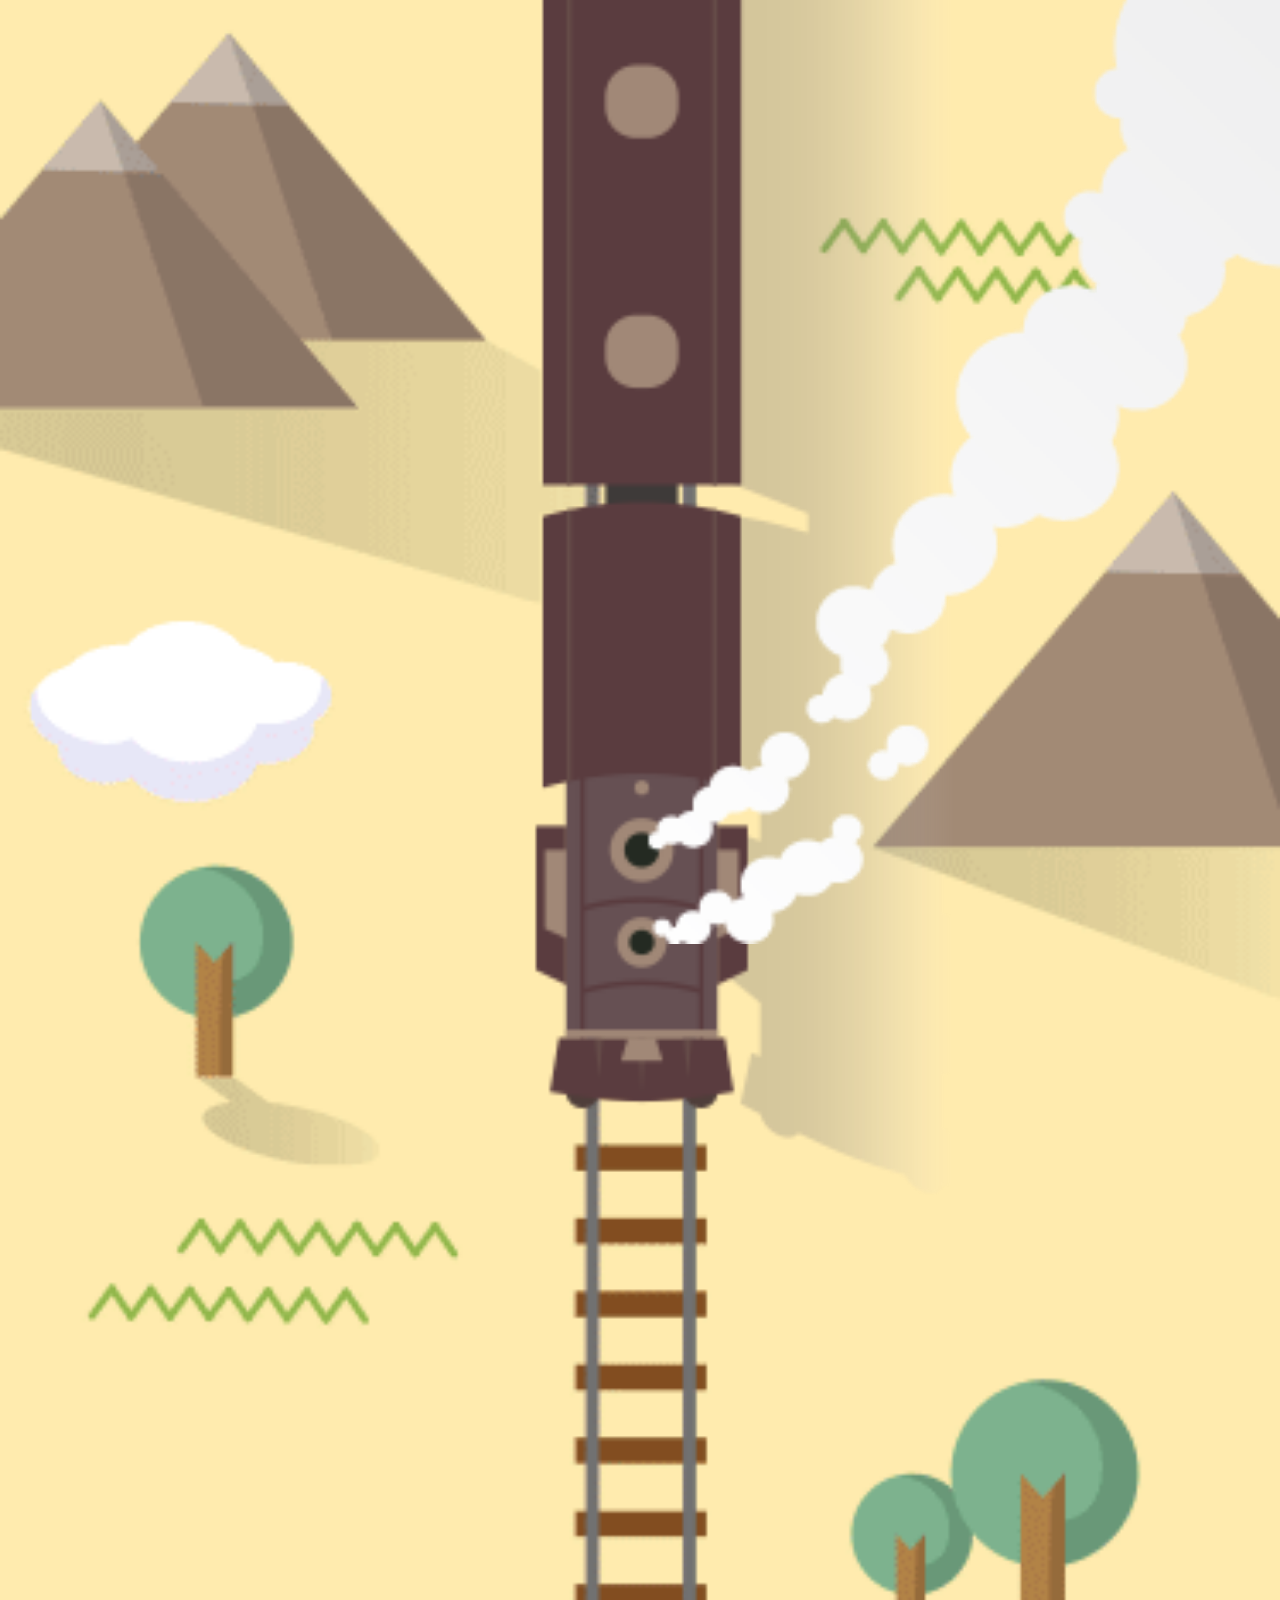
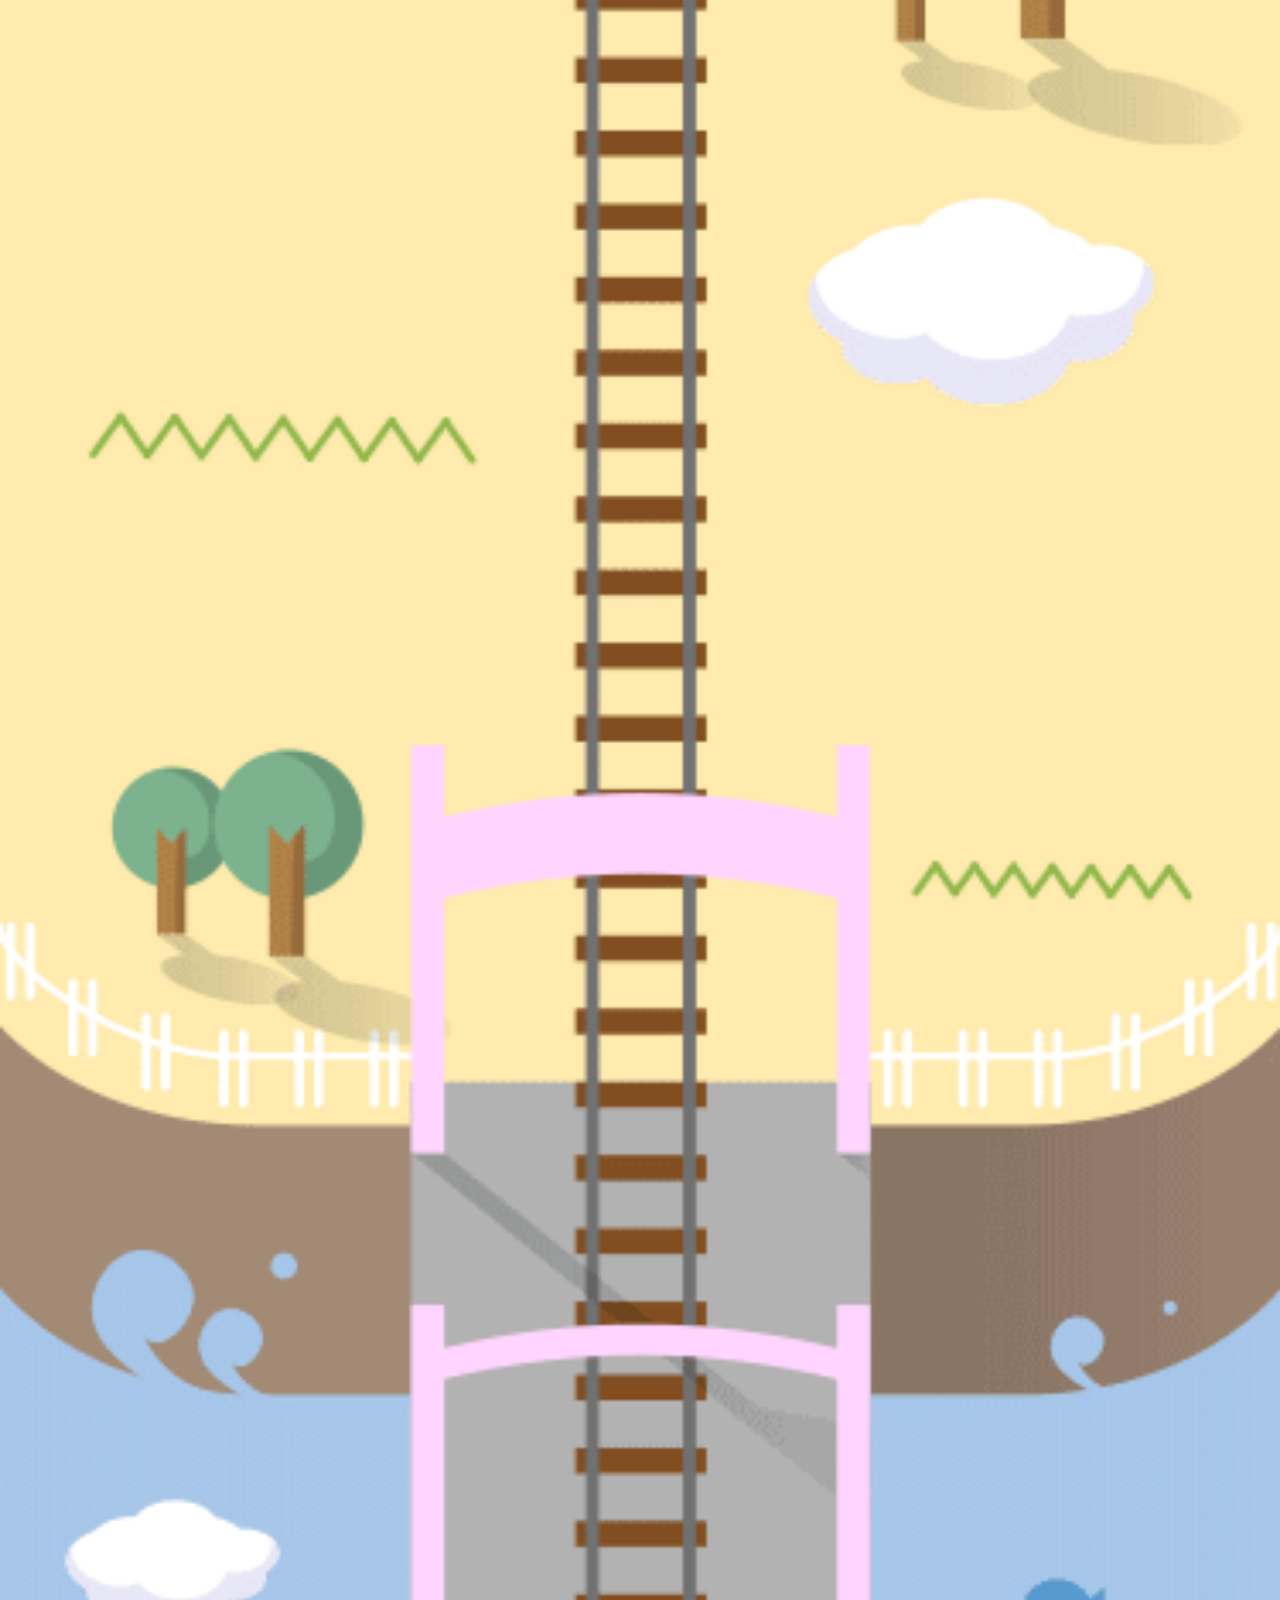
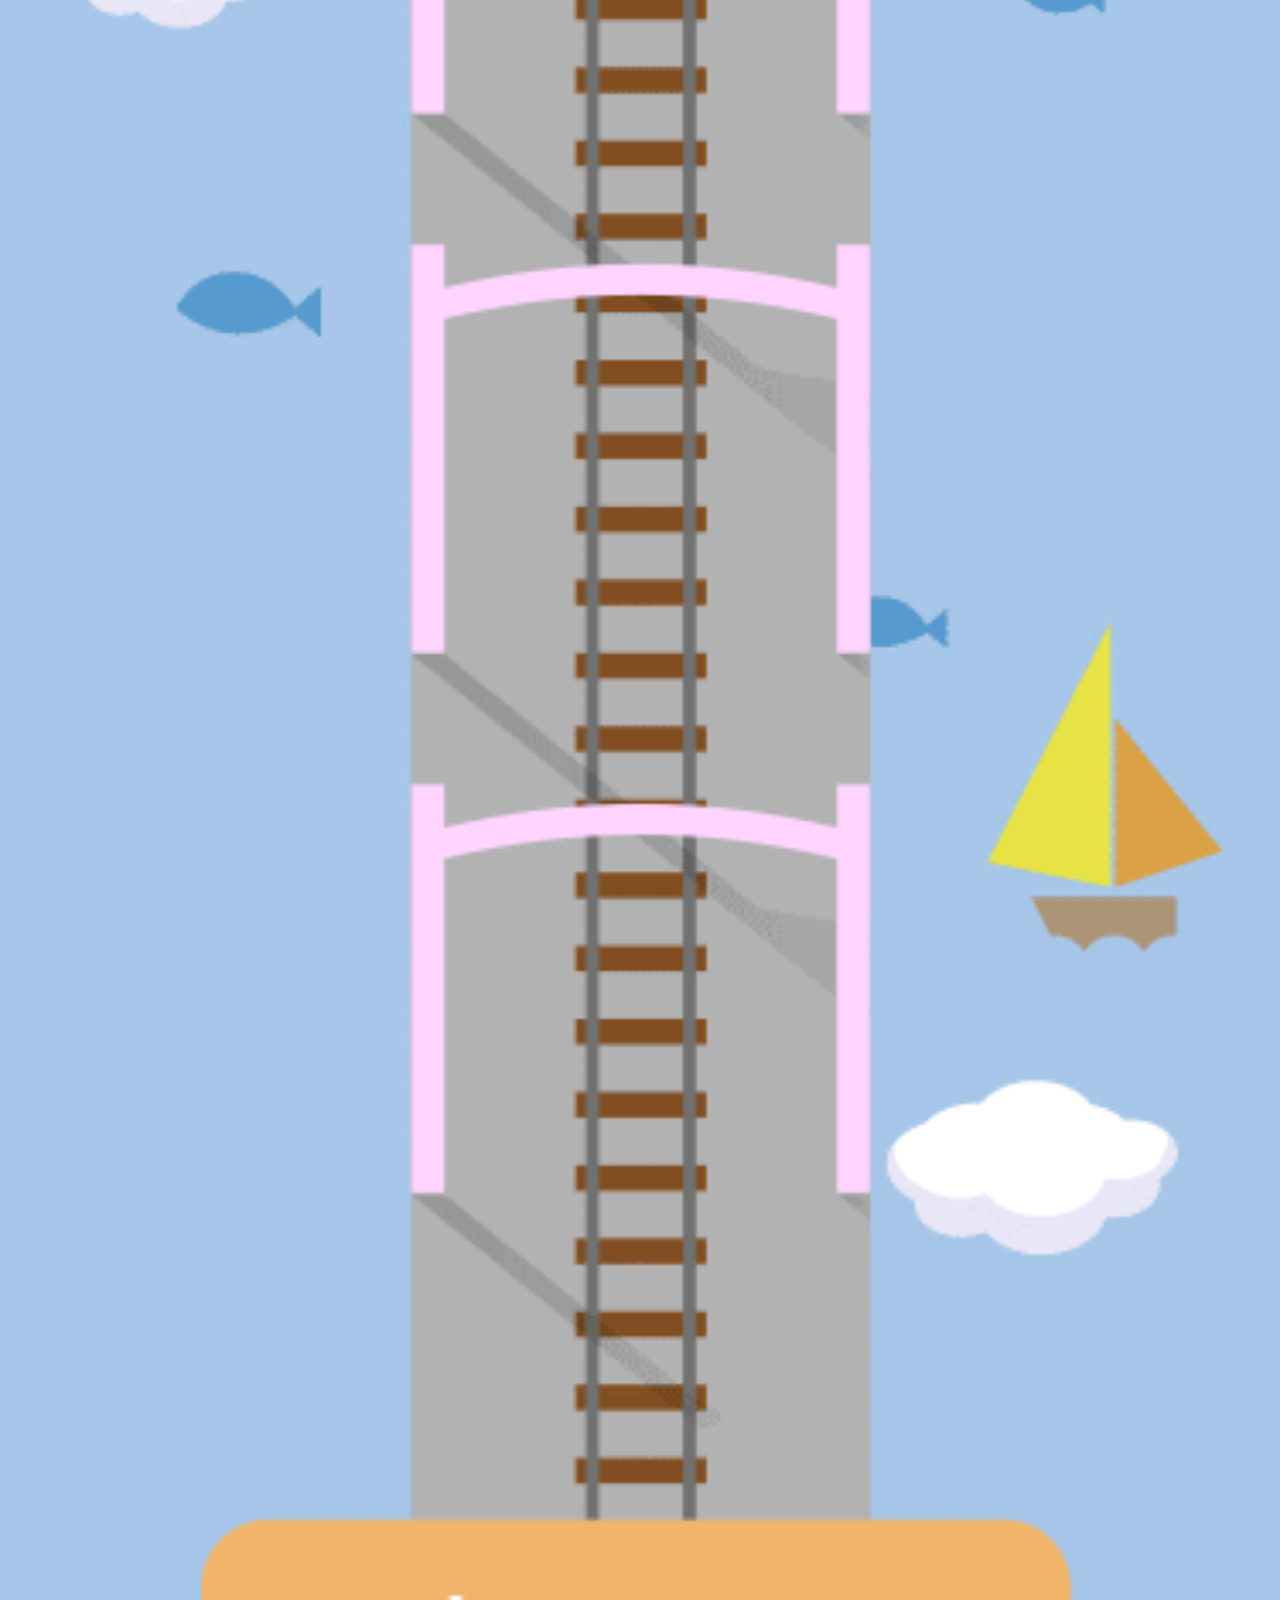
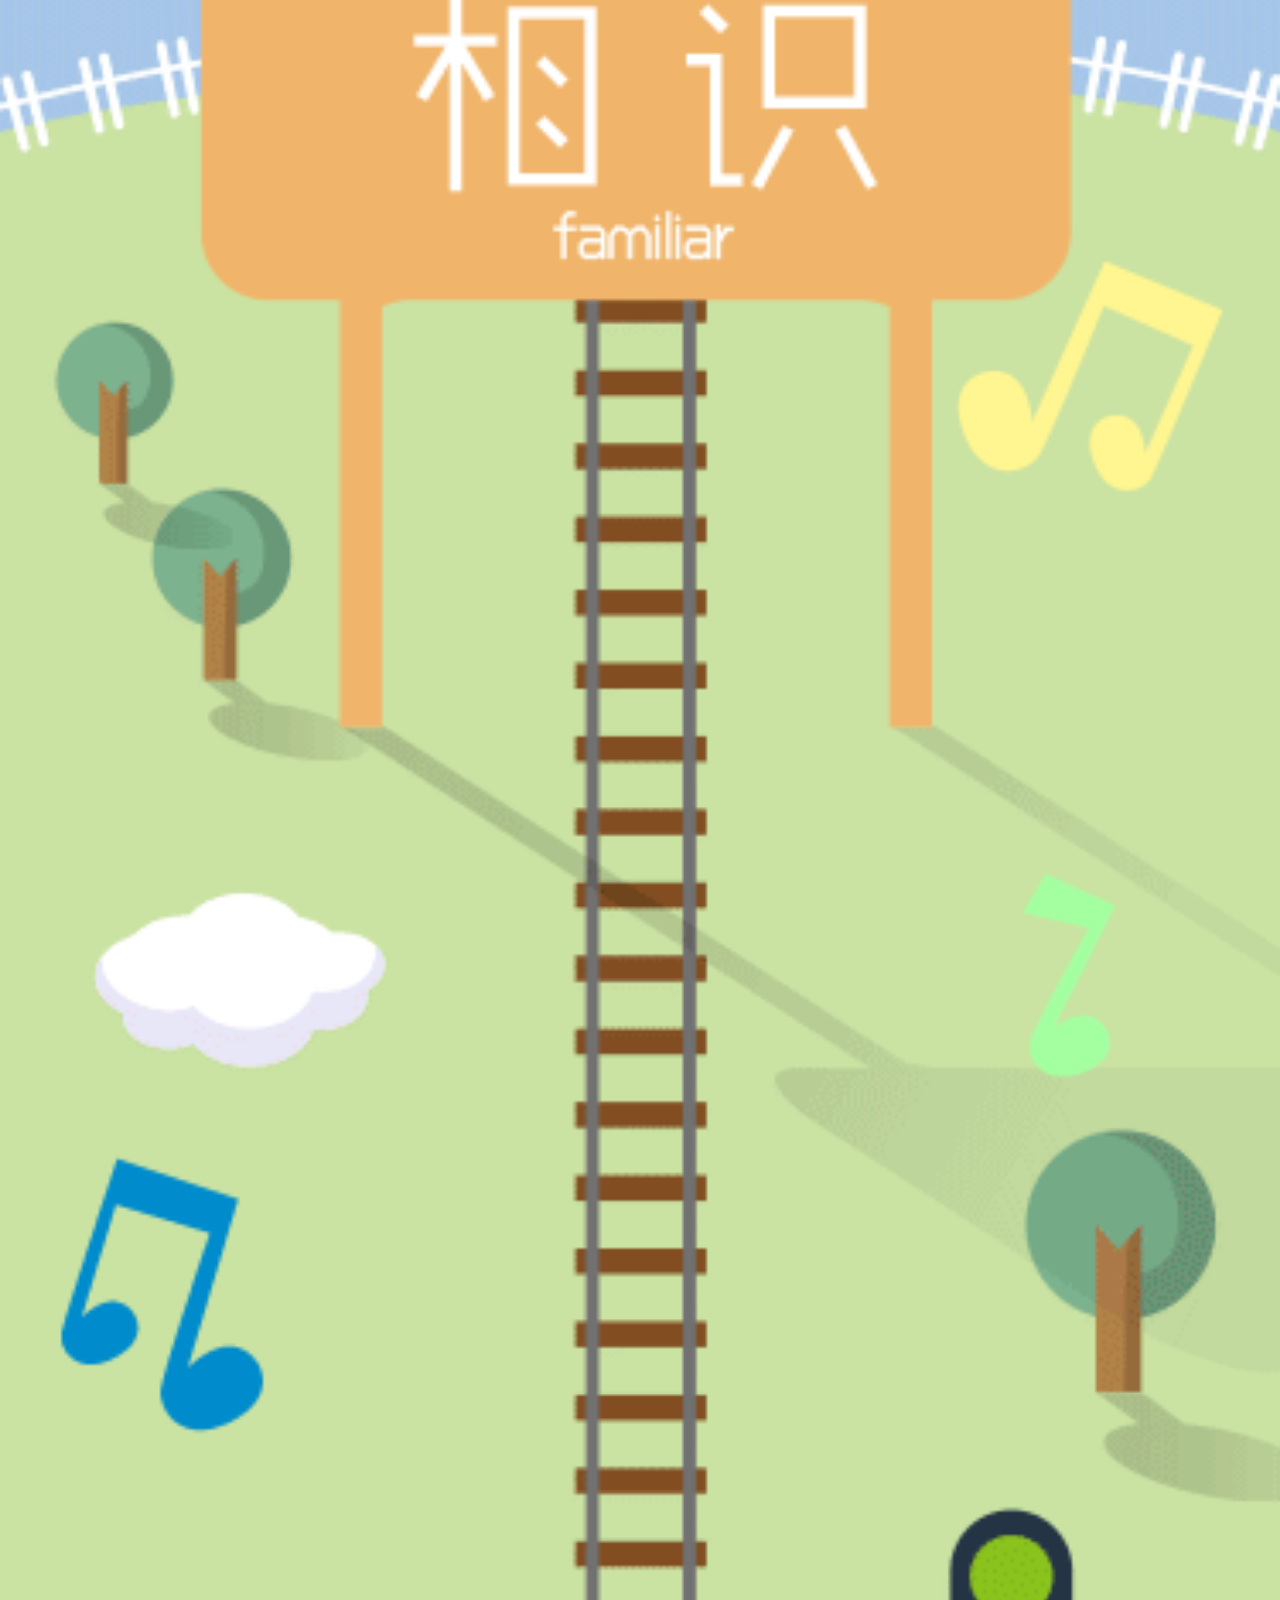
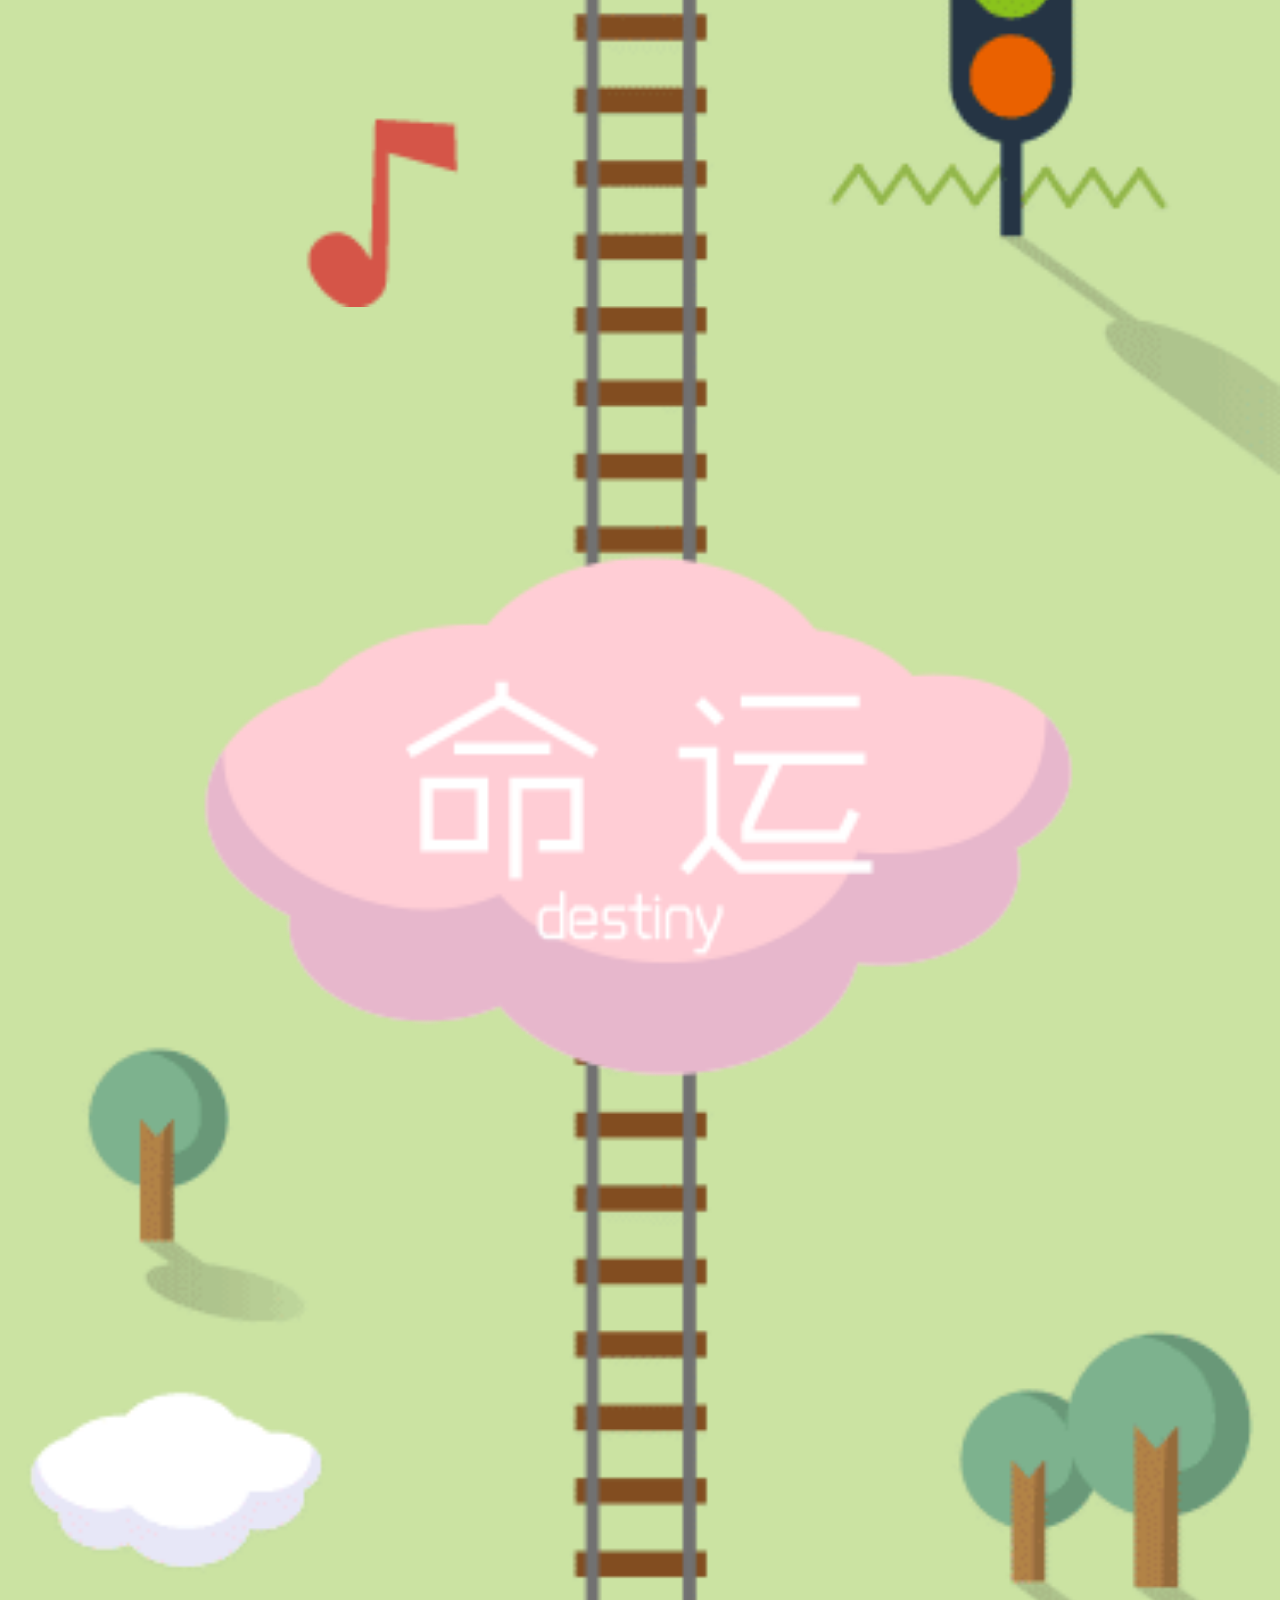
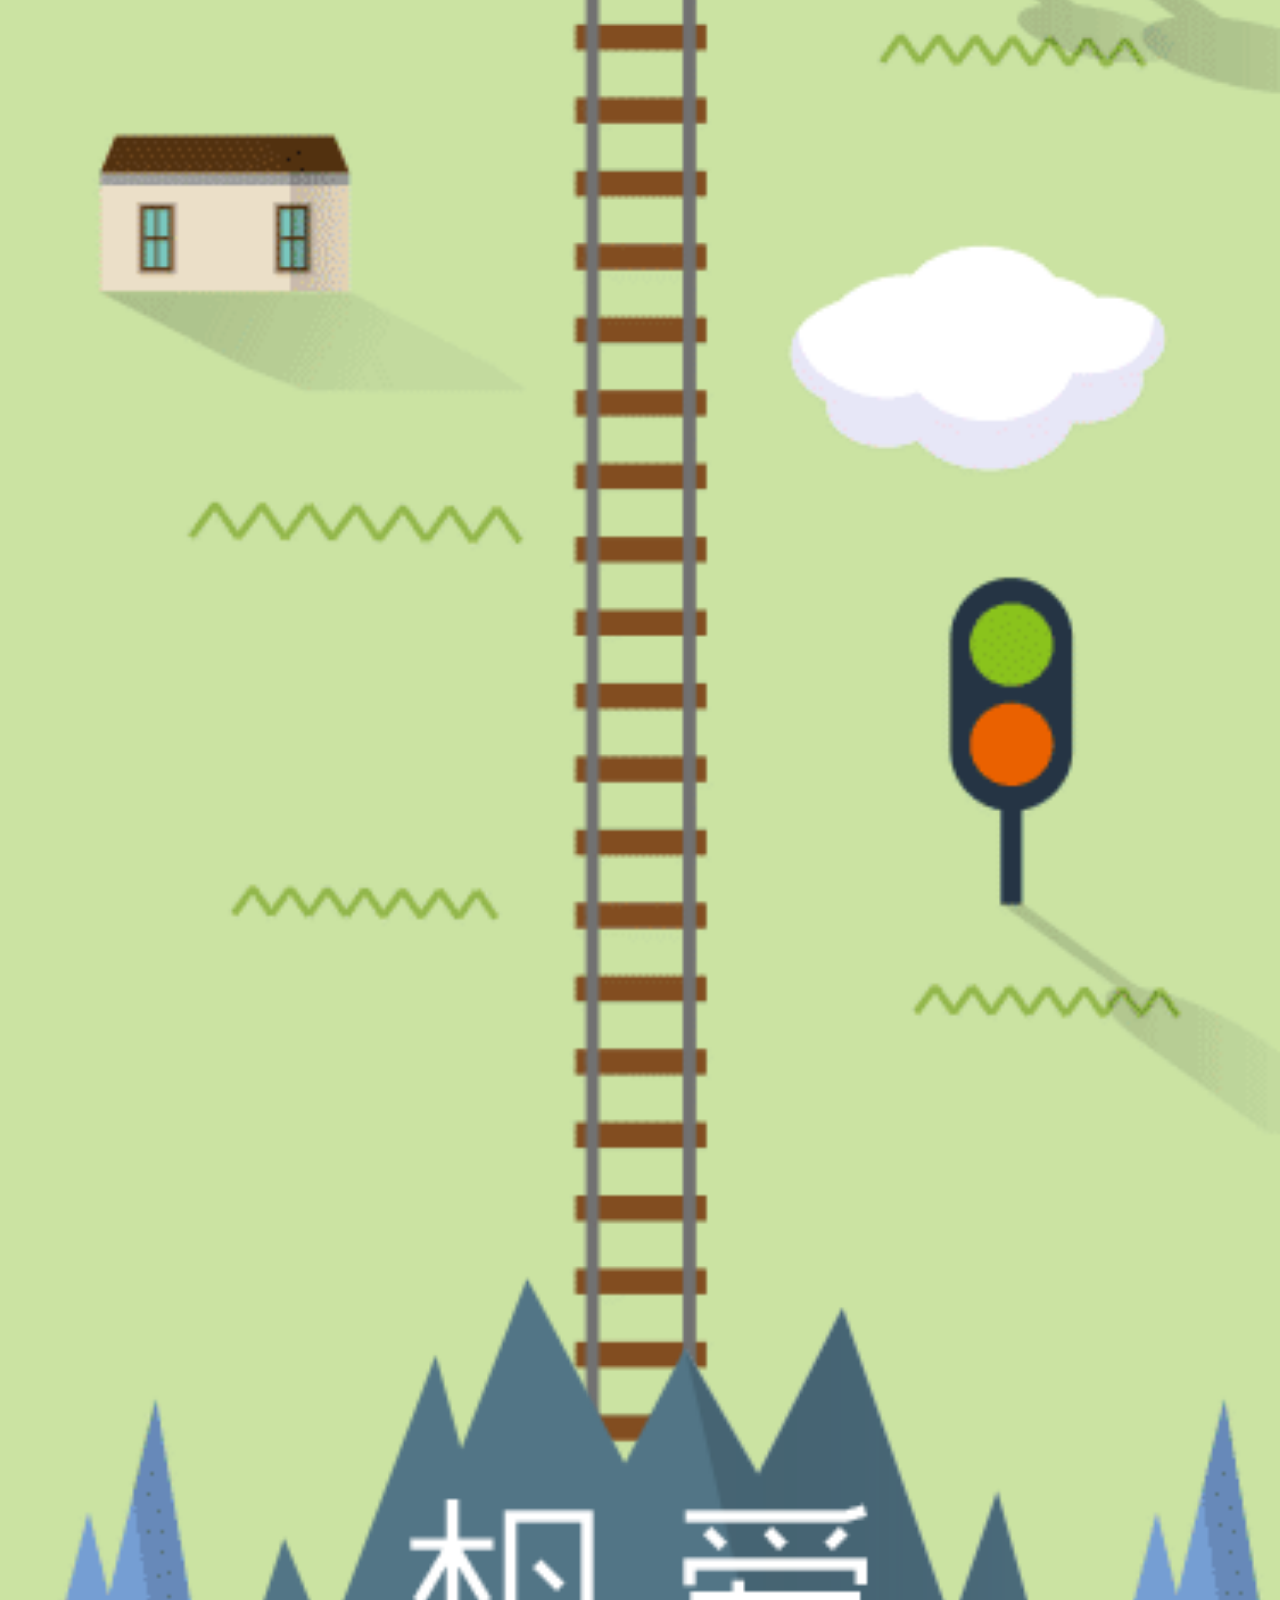
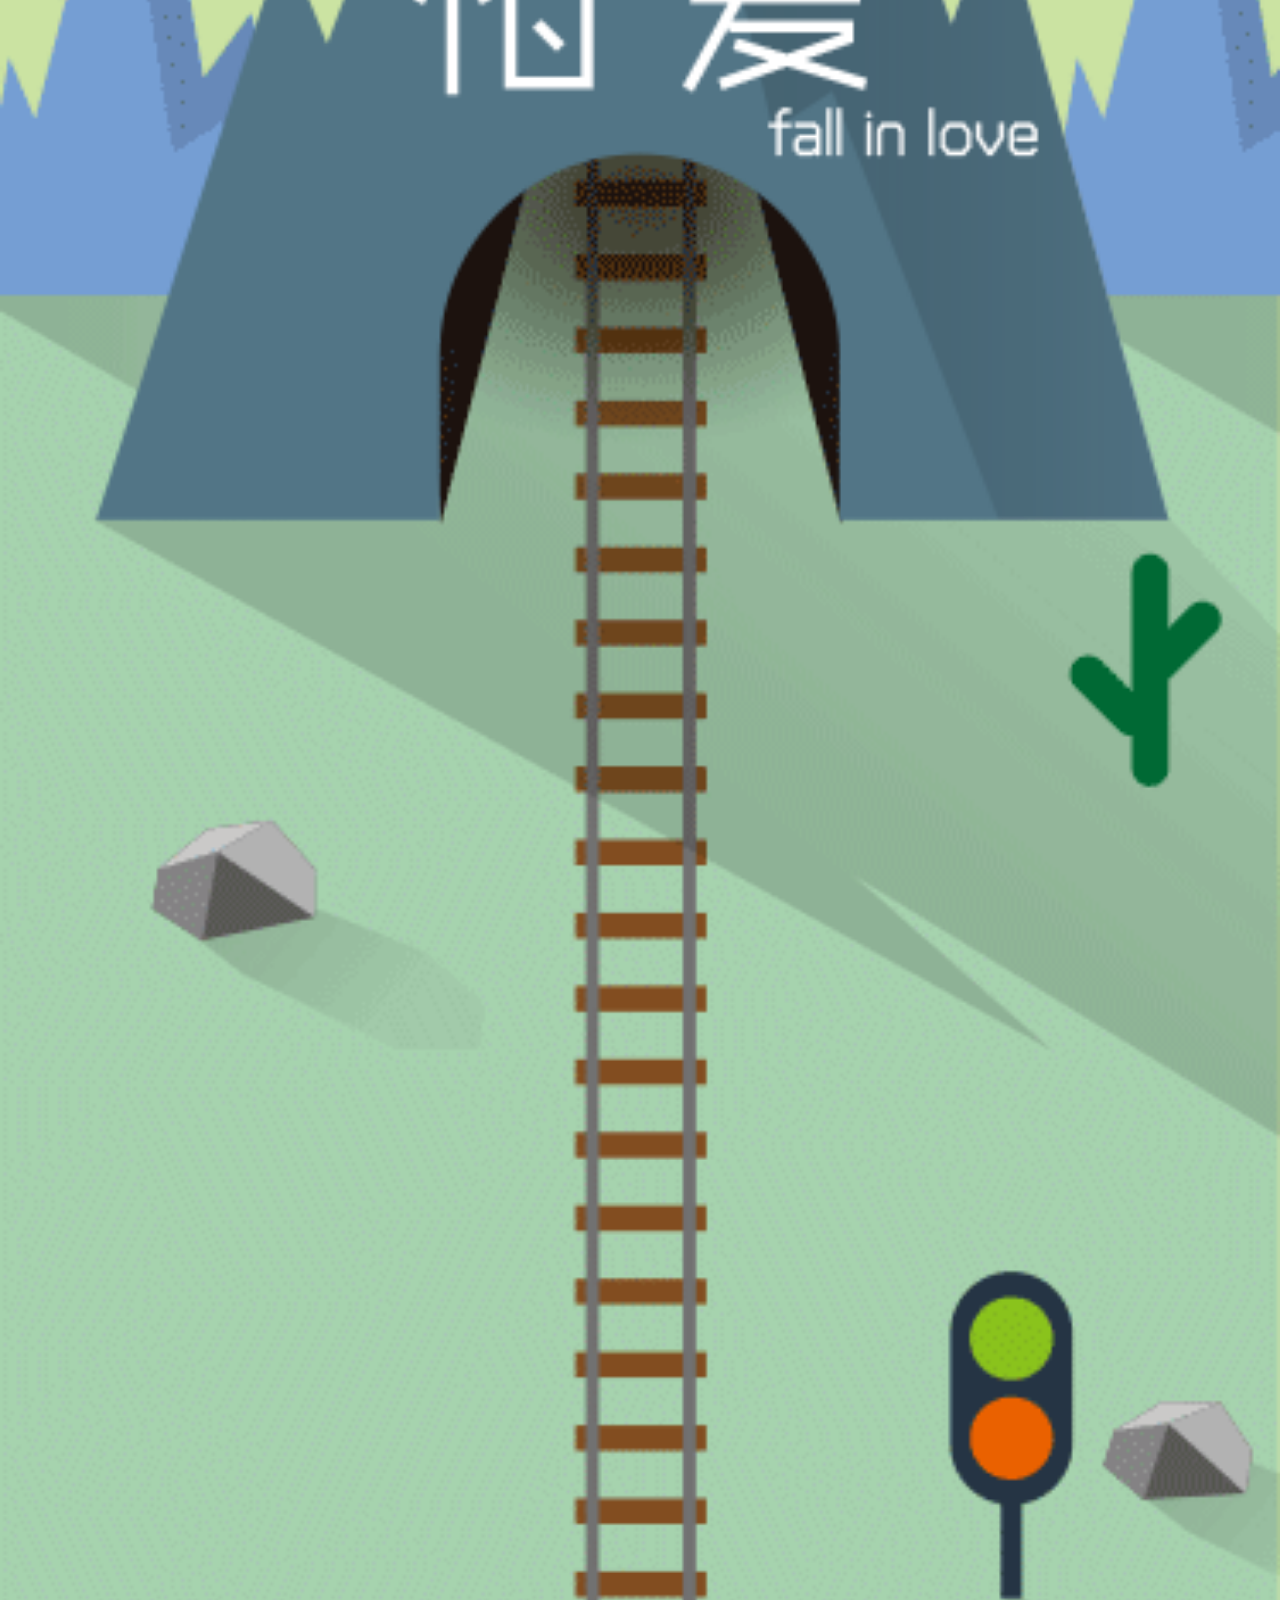
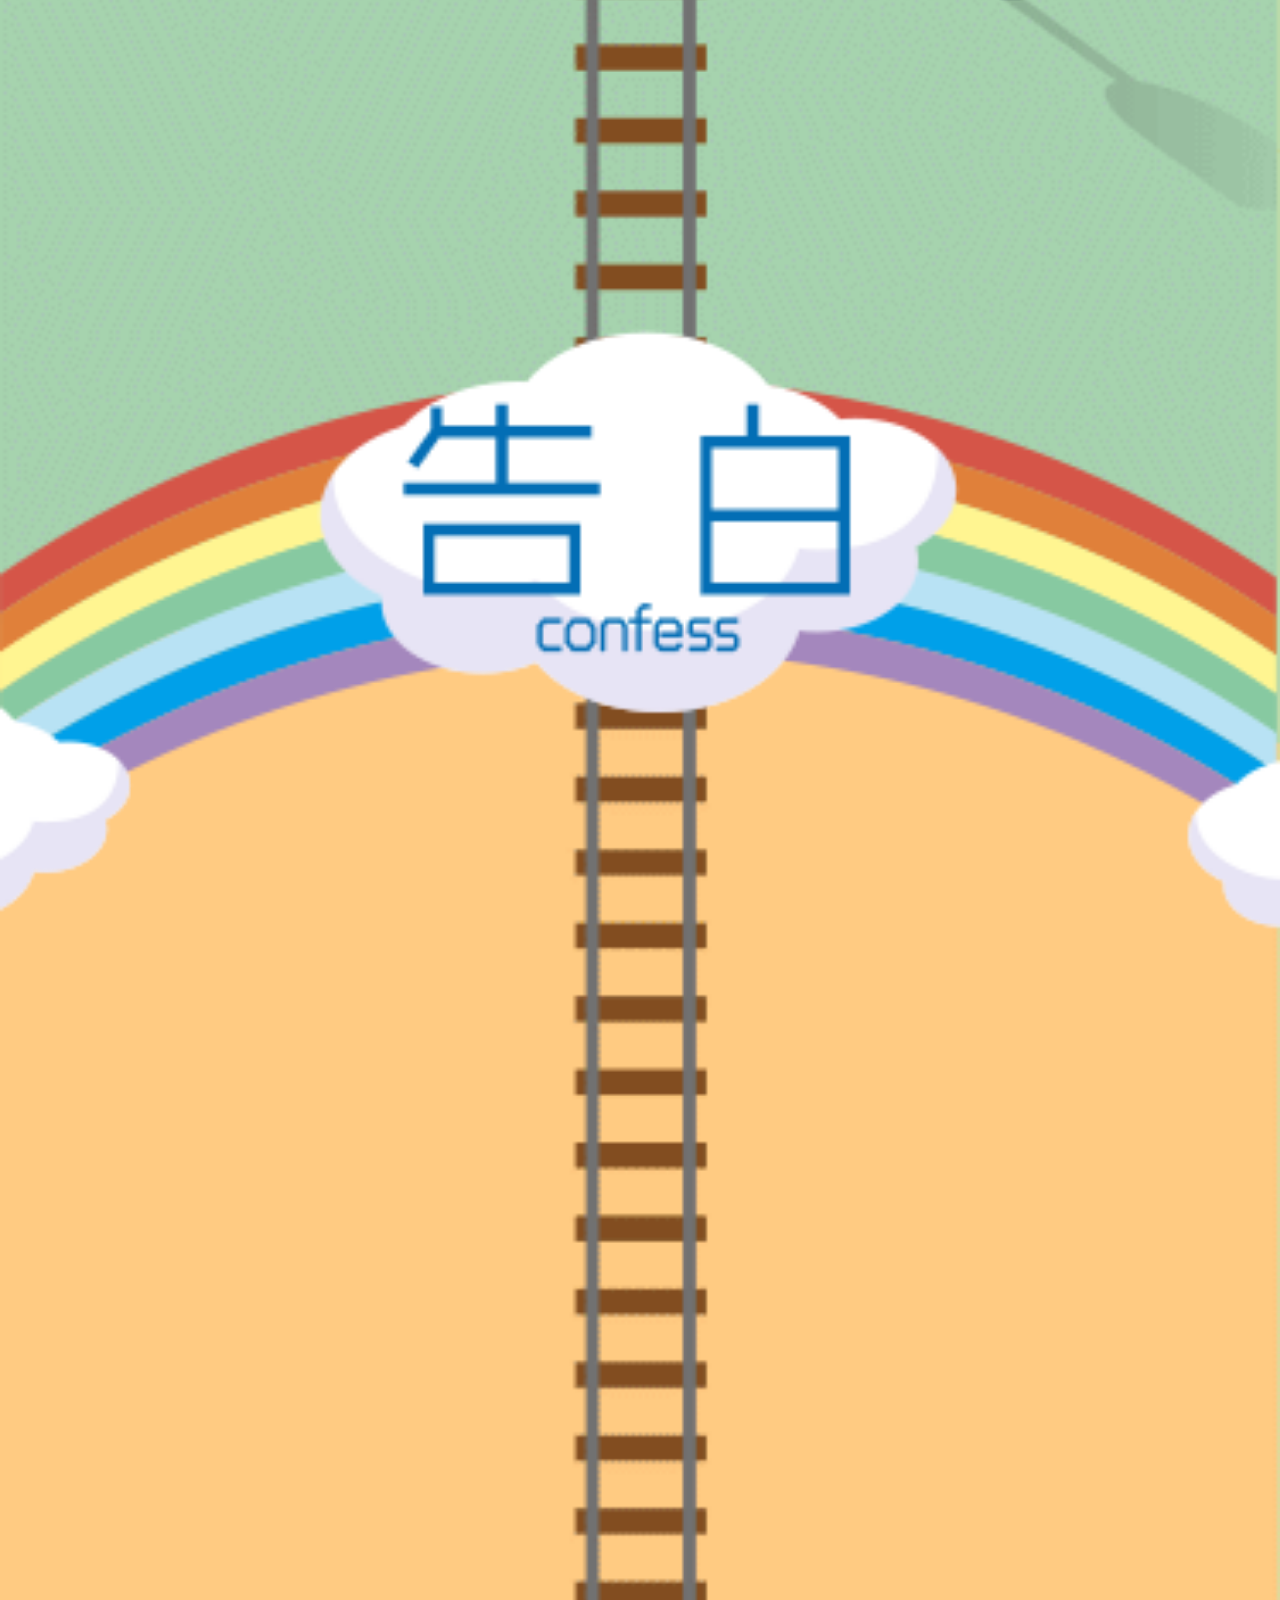
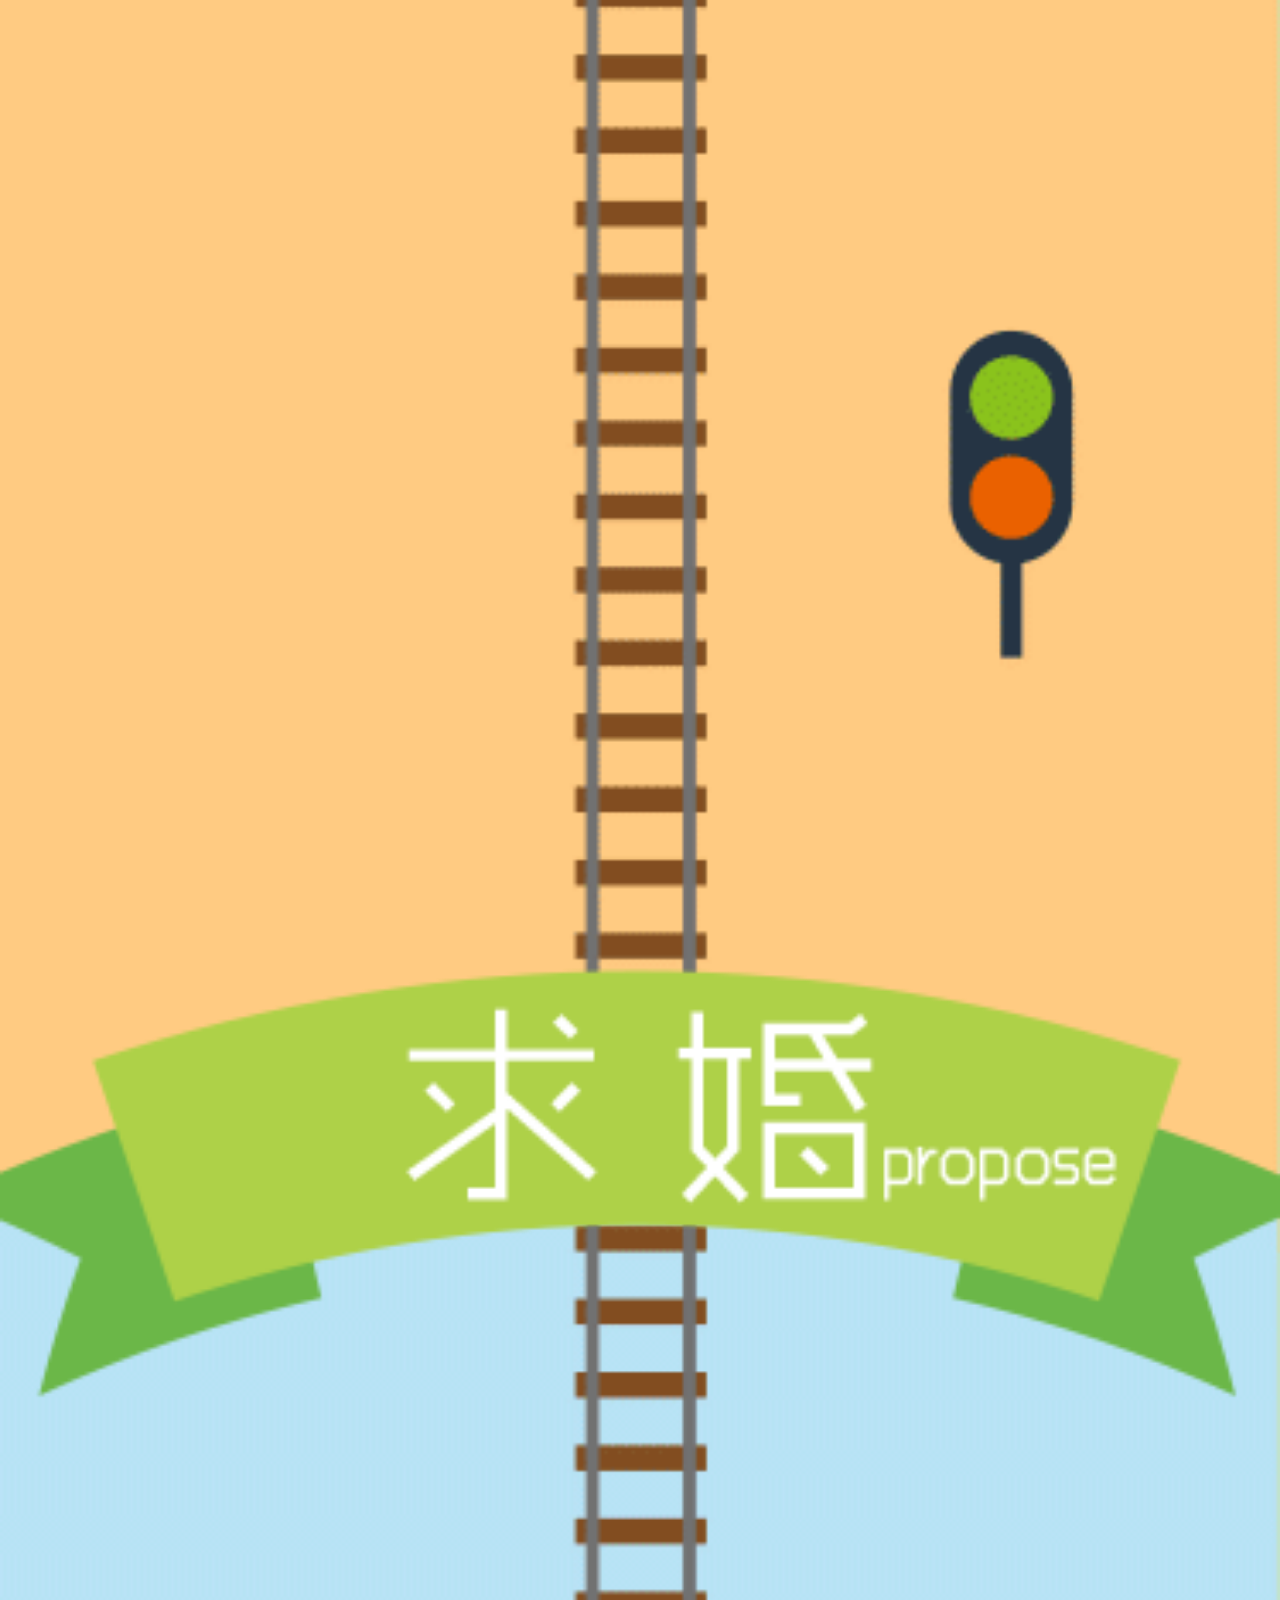
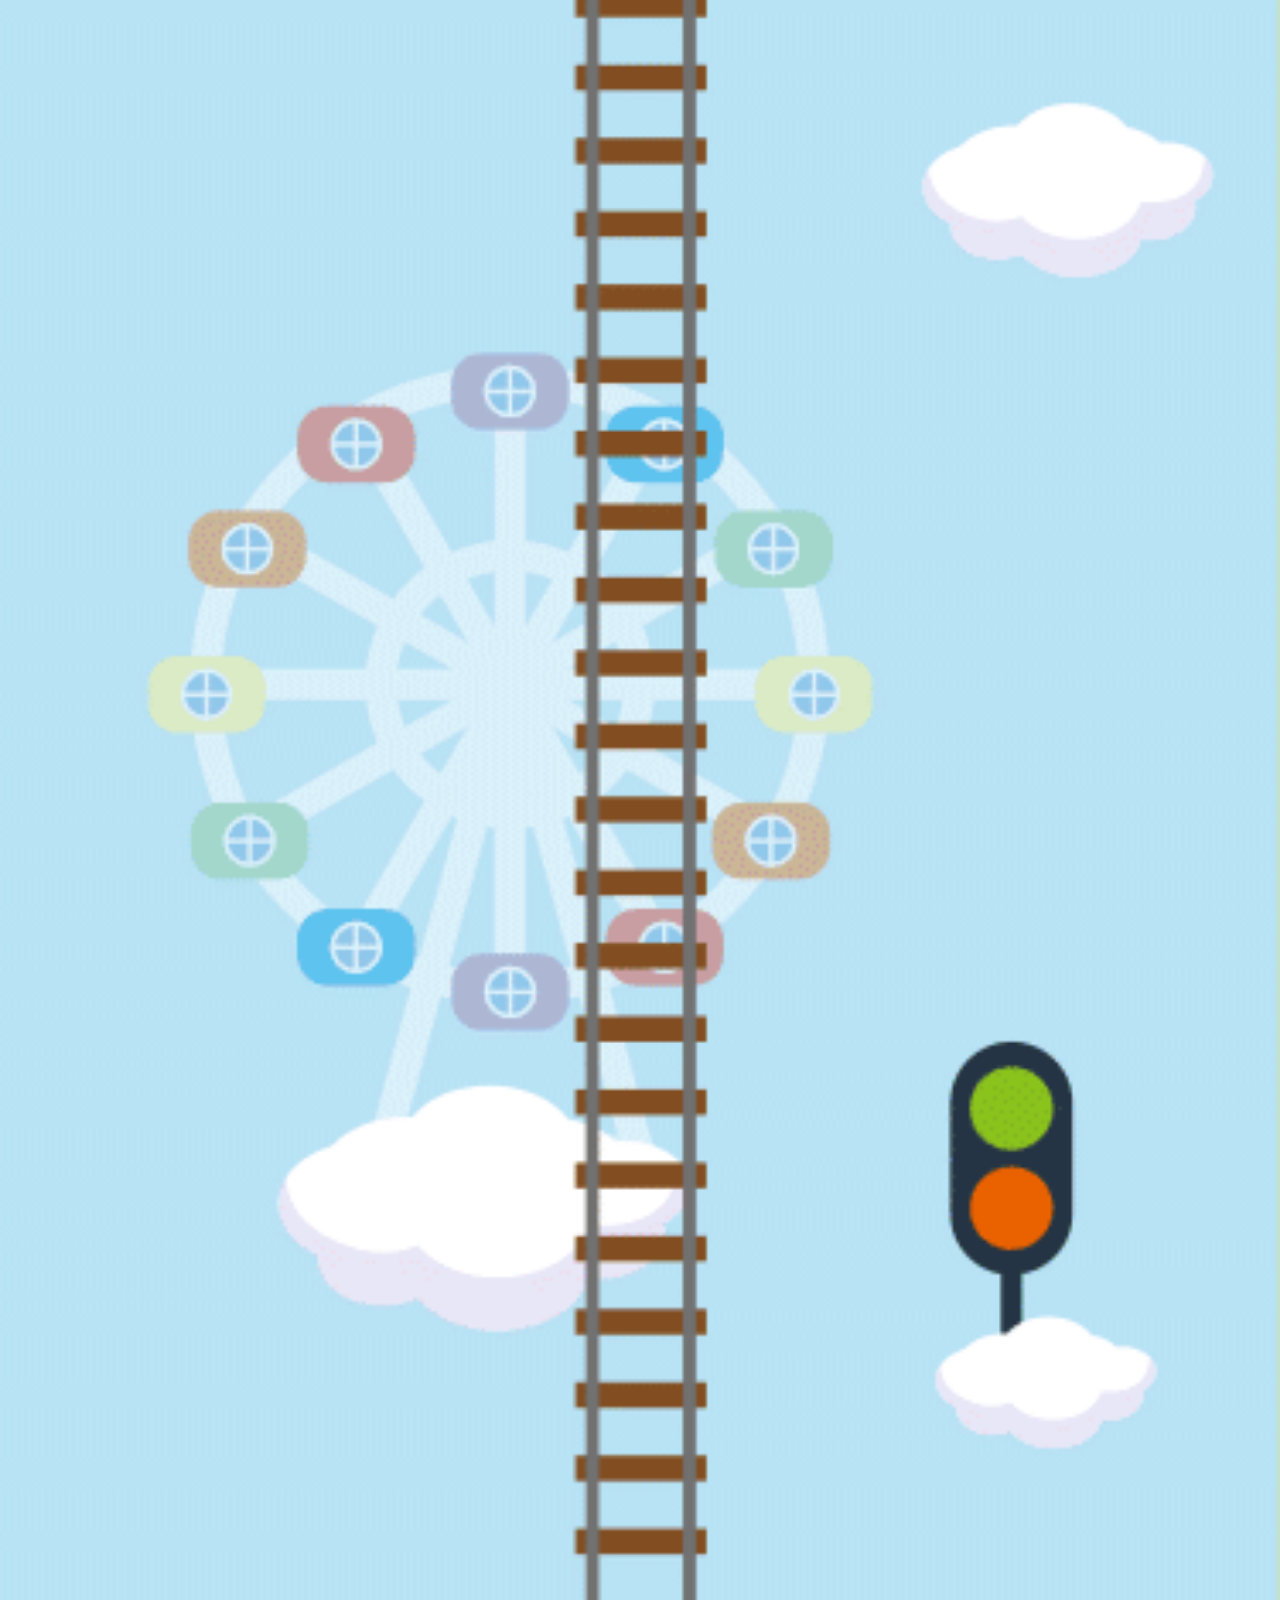
==== commit 1b1e0e8d: "Revert "改写函数"" ====
--- a/bloves/bloves.html
+++ b/bloves/bloves.html
@@ -11,14 +11,13 @@
 	    <meta http-equiv="Expires" content="-1" />
 	    <meta http-equiv="pragram" content="no-cache" />
 	    <link rel="stylesheet" type="text/css" href="css/reset.css"/>
-	    <link rel="stylesheet" type="text/css" href="css/bloves.css?aa=2016" media="screen" />
+	    <link rel="stylesheet" type="text/css" href="css/bloves.css"/>
 	</head>
 	<body>
 		<div class="wrap">
-			<img src="img/balloon.png" class="balloon" />
 			<div class="train-bg">
 				<img src="img/background.gif" id="backgroud" />
-				
+				<img src="img/balloon.png" class="balloon" />
 			</div>
 			<div class="train sway">
 				<img src="img/train.png" alt="train" />
@@ -55,87 +54,76 @@
 		</div>
 		<script src="js/jquery-2.1.1.min.js" type="text/javascript" charset="utf-8"></script>
 		<script type="text/javascript">
-				//禁止用户touch事件
-				document.body.addEventListener('touchmove', function (event) {
-				    event.preventDefault();
-				}, false);
+//			(function () {
+//	            var winW = $(window).width()
+//	            $('.wrap').css({
+//	            	'width': winW + 'px',
+//	            	'height': winW * 16.008  + 'px'
+//	            });
 				var imgHeight = $('#backgroud').height();
 				
+//				scroll(0,0);
+				
 				function scrollpage(crood, time) {
-					setTimeout(function() {
-						$('body').animate({scrollTop:crood*imgHeight/100},time);
-					}, 100)
-					  
-                	return false;
-                	
+					$('body,html').animate({scrollTop:crood*imgHeight/100},time);  
+                	return false;  
 				}
 				scrollpage(0, 100);
-//				setTimeout(function() {
-//					test();
-//				}, 500)
-//				function test() {
-					setTimeout(function() {
-						$('.balloon').animate({'top': '-20%'}, 8000); //0
-						setTimeout(function() {
-							//内部时间+14000  1
-							scrollpage(17, 6000);
-							$('.wrap').delay(6500).animate({'opacity': '.1'}, 450).delay(6500).animate({'opacity': '1'}, 450);
-							$('.story-1').delay(7000).animate({'opacity': '1'}, 1000).delay(5000).animate({'opacity': '0'}, 600);
-							setTimeout(function() {
-								//内部时间+14000  2
-								scrollpage(28, 5000);
-								$('.wrap').delay(5500).animate({'opacity': '.1'}, 450).delay(6000).animate({'opacity': '1'}, 450);
-								$('.story-2').delay(6000).animate({'opacity': '1'}, 1000).delay(5000).animate({'opacity': '0'}, 600);
-								$('.plane').delay(4000).animate({'right': '100%'}, 3000);
-								setTimeout(function() {
-									//内部时间+12000  3
-									scrollpage(39, 5000);
-									$('.wrap').delay(5500).animate({'opacity': '.1'}, 450).delay(6000).animate({'opacity': '1'}, 450);
-									$('.story-3').delay(6000).animate({'opacity': '1'}, 1000).delay(5000).animate({'opacity': '0'}, 600);
-									setTimeout(function() {
-										//内部时间+12000  4
-										scrollpage(50, 5000);
-										$('.wrap').delay(5500).animate({'opacity': '.1'}, 450).delay(6000).animate({'opacity': '1'}, 450);
-										$('.story-4').delay(6000).animate({'opacity': '1'}, 1000).delay(5000).animate({'opacity': '0'}, 600);
-										setTimeout(function() {
-											//内部时间+14000  5
-											scrollpage(61, 5000);
-											$('.wrap').delay(5500).animate({'opacity': '.1'}, 450).delay(6000).animate({'opacity': '1'}, 450);
-											$('.story-5').delay(6000).animate({'opacity': '1'}, 1000).delay(5000).animate({'opacity': '0'}, 600);
-											setTimeout(function() {
-												//内部时间+14000  6
-												scrollpage(72, 5000);
-												$('.wrap').delay(5500).animate({'opacity': '.1'}, 450).delay(6000).animate({'opacity': '1'}, 450);
-												$('.story-6').delay(6000).animate({'opacity': '1'}, 1000).delay(5000).animate({'opacity': '0'}, 600);
-												setTimeout(function() {
-													//内部时间+14000  7
-													scrollpage(83, 5000);
-													$('.wrap').delay(5500).animate({'opacity': '.1'}, 450).delay(6000).animate({'opacity': '1'}, 450);
-													$('.story-7').delay(6000).animate({'opacity': '1'}, 1000).delay(5000).animate({'opacity': '0'}, 600);
-													setTimeout(function() {
-														//内部时间+14000  8
-														scrollpage(94, 5000); 
-													},12000); //8
-												},12000); //7
-											},12000); //6
-										},12000); //5
-									},12000); //4
-								},12000); //3
-							},14000); //2
-						}, 4000); //1
-					},3000) //0
-					
-					
-					
-					
-					
-					
-					
-					
-//				}
+				
+				setTimeout(function() {
+					$('.balloon').animate({'top': '-20%'}, 8000)
+				},4000)
+				setTimeout(function() {
+					//内部时间+16000
+					scrollpage(17, 6000);
+					$('.wrap').delay(8500).animate({'opacity': '.1'}, 450).delay(6500).animate({'opacity': '1'}, 450);
+					$('.story-1').delay(9000).animate({'opacity': '1'}, 1000).delay(5000).animate({'opacity': '0'}, 600);
+				}, 10000);
+				setTimeout(function() {
+					//内部时间+14000
+					scrollpage(28, 5000);
+					$('.wrap').delay(5500).animate({'opacity': '.1'}, 450).delay(6500).animate({'opacity': '1'}, 450);
+					$('.story-2').delay(6000).animate({'opacity': '1'}, 1000).delay(5000).animate({'opacity': '0'}, 600);
+					$('.plane').delay(4000).animate({'right': '100%'}, 3000);
+				},28000);
+				setTimeout(function() {
+					//内部时间+14000
+					scrollpage(39, 5000);
+					$('.wrap').delay(5500).animate({'opacity': '.1'}, 450).delay(6500).animate({'opacity': '1'}, 450);
+					$('.story-3').delay(6000).animate({'opacity': '1'}, 1000).delay(5000).animate({'opacity': '0'}, 600);
+				},42000);
+				setTimeout(function() {
+					//内部时间+14000
+					scrollpage(50, 5000);
+					$('.wrap').delay(5500).animate({'opacity': '.1'}, 450).delay(6500).animate({'opacity': '1'}, 450);
+					$('.story-4').delay(6000).animate({'opacity': '1'}, 1000).delay(5000).animate({'opacity': '0'}, 600);
+				},56000);
+				setTimeout(function() {
+					//内部时间+14000
+					scrollpage(61, 5000);
+					$('.wrap').delay(5500).animate({'opacity': '.1'}, 450).delay(6500).animate({'opacity': '1'}, 450);
+					$('.story-5').delay(6000).animate({'opacity': '1'}, 1000).delay(5000).animate({'opacity': '0'}, 600);
+				},69000);
+				setTimeout(function() {
+					//内部时间+14000
+					scrollpage(72, 5000);
+					$('.wrap').delay(5500).animate({'opacity': '.1'}, 450).delay(6500).animate({'opacity': '1'}, 450);
+					$('.story-6').delay(6000).animate({'opacity': '1'}, 1000).delay(5000).animate({'opacity': '0'}, 600);
+				},83000);
+				setTimeout(function() {
+					//内部时间+14000
+					scrollpage(83, 5000);
+					$('.wrap').delay(5500).animate({'opacity': '.1'}, 450).delay(6500).animate({'opacity': '1'}, 450);
+					$('.story-7').delay(6000).animate({'opacity': '1'}, 1000).delay(5000).animate({'opacity': '0'}, 600);
+				},97000);
+				setTimeout(function() {
+					//内部时间+14000
+					scrollpage(94, 5000);
+				},111000);
+//				
 				
 				
-				
+//			})()
 		</script>
 	</body>
 </html>
--- a/bloves/css/bloves.css
+++ b/bloves/css/bloves.css
@@ -13,9 +13,9 @@
 html, body {margin: 0; padding: 0;}
 .wrap {width: 100%; height: 100%; background-color: honeydew; background: url(../img/background.gif) no-repeat scroll top left; position: relative;}
 .wrap .train-bg > img {width: 100%;}
-.balloon {position: absolute; top: 4%; z-index: 11; width: 100%;}
-.train-bg {width: 100%;}
-.train {position: fixed; top: -5px; width: 100%; z-index: 3; width: 100%;}
+.balloon {position: absolute; top: 4.8%; z-index: 6;}
+/*.train-bg {width: 100%; height: 355px;}*/
+.train {position: fixed; top: -5px; width: 100%; z-index: 3;}
 .train > img {width: 100%;}
 .smoke {position: absolute; top: 0; width: 100%;}
 .smoke > img {width: 100%;}
@@ -27,14 +27,8 @@
 .ringtop {top: 76.8%; z-index: 5;}
 .ringbottom {top: 82.25%; z-index: 1;}
 
-.story {width: 100%; opacity: 0; background-color: honeydew; position: fixed; z-index: 10; top: -40px;}
+.story {width: 100%; opacity: 0; background-color: honeydew; position: fixed; z-index: 10; top: 0;}
 .story > img {width: 100%;}
-@media screen and (min-width: 400px) and (max-width: 600px){
-.story {top: -40px;}
-}
-@media screen and (min-width: 330px) and (max-width: 400px) {
-.story {top: -85px;}
-}
 
 
 /*@-webkit-keyframes move-bg {
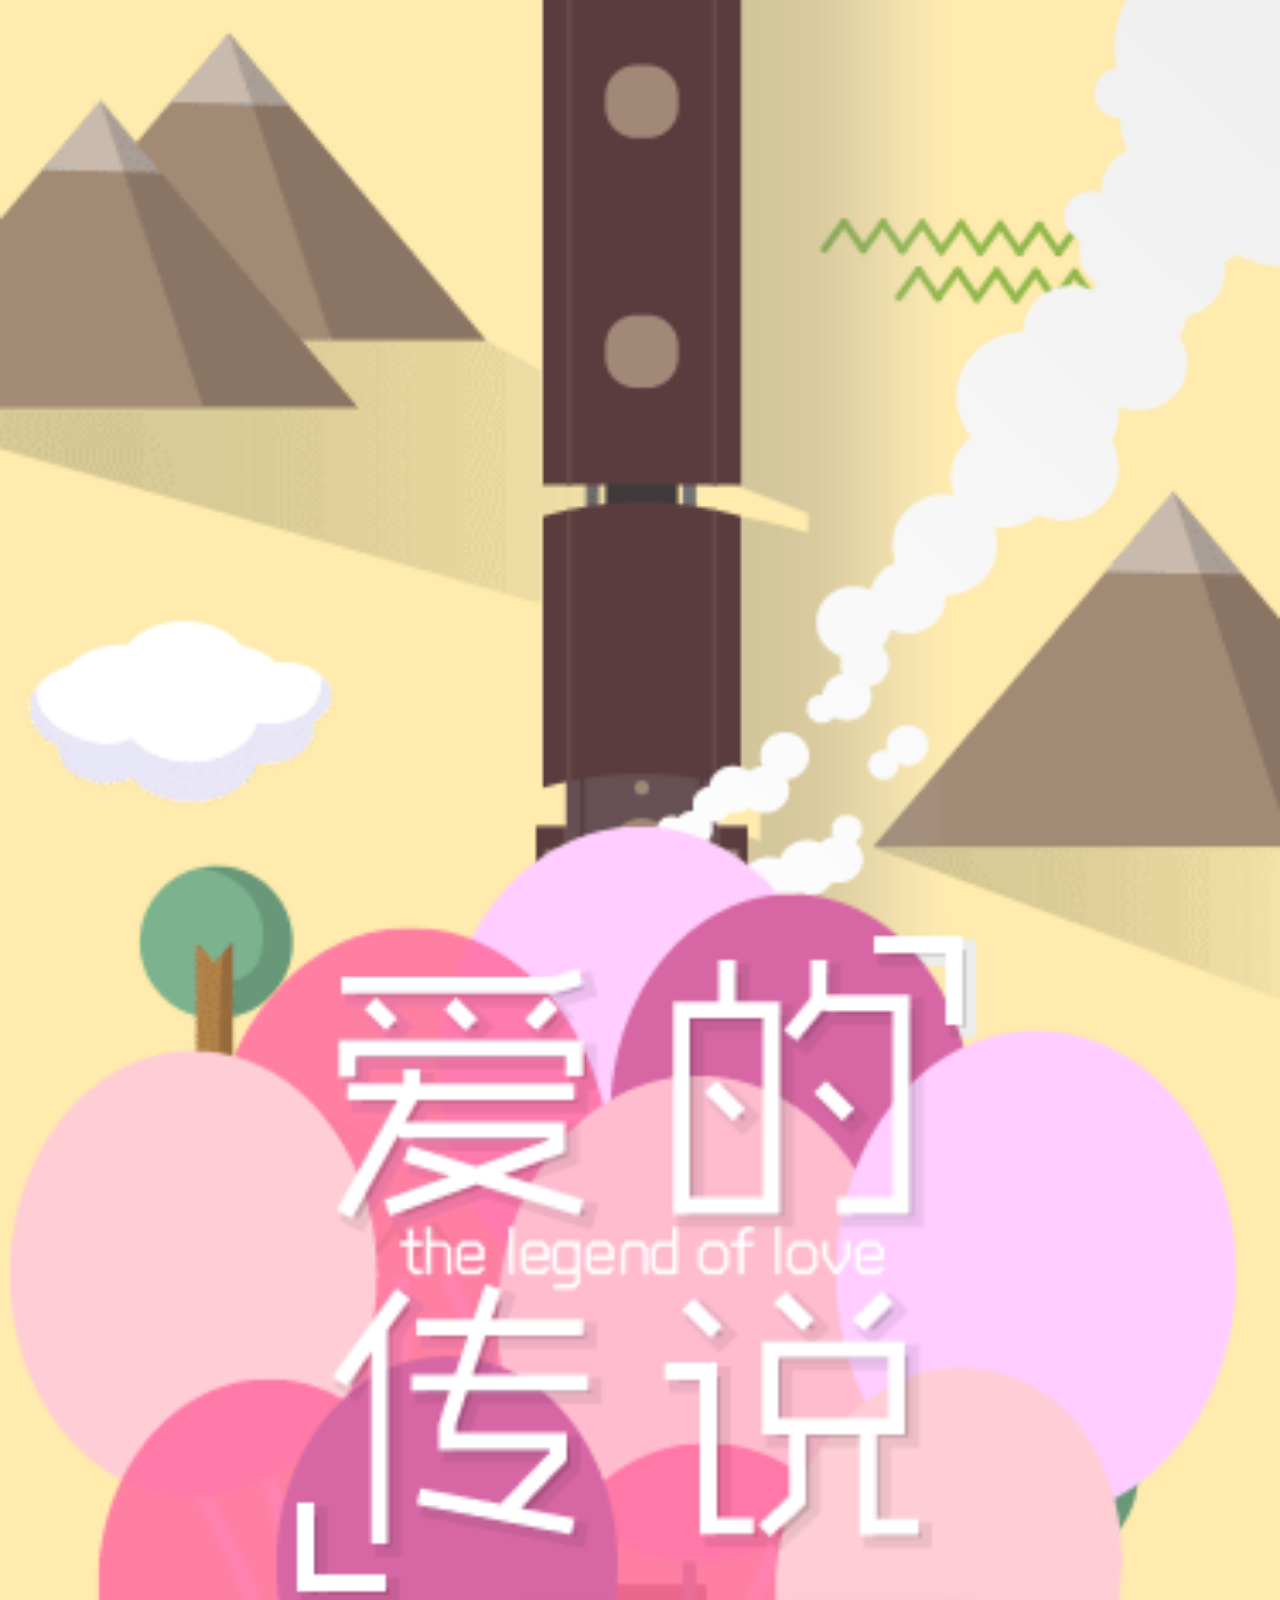
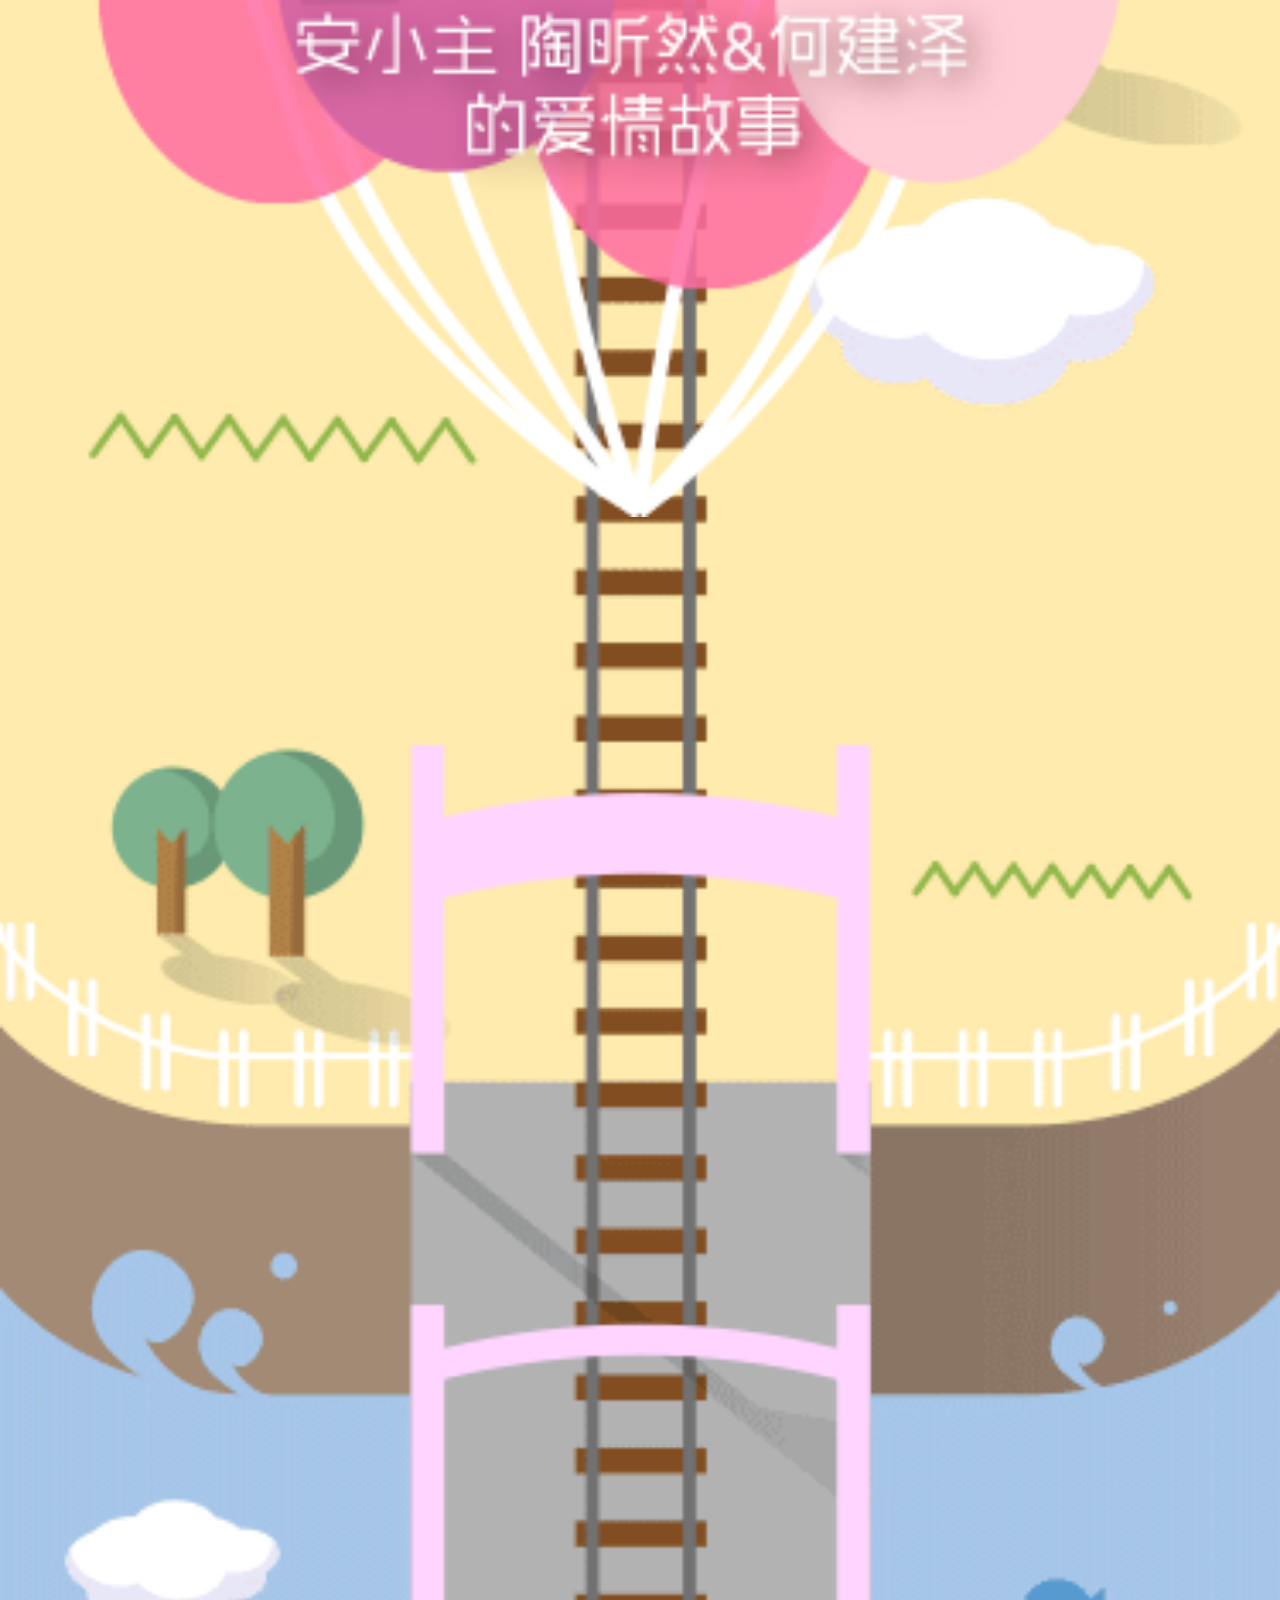
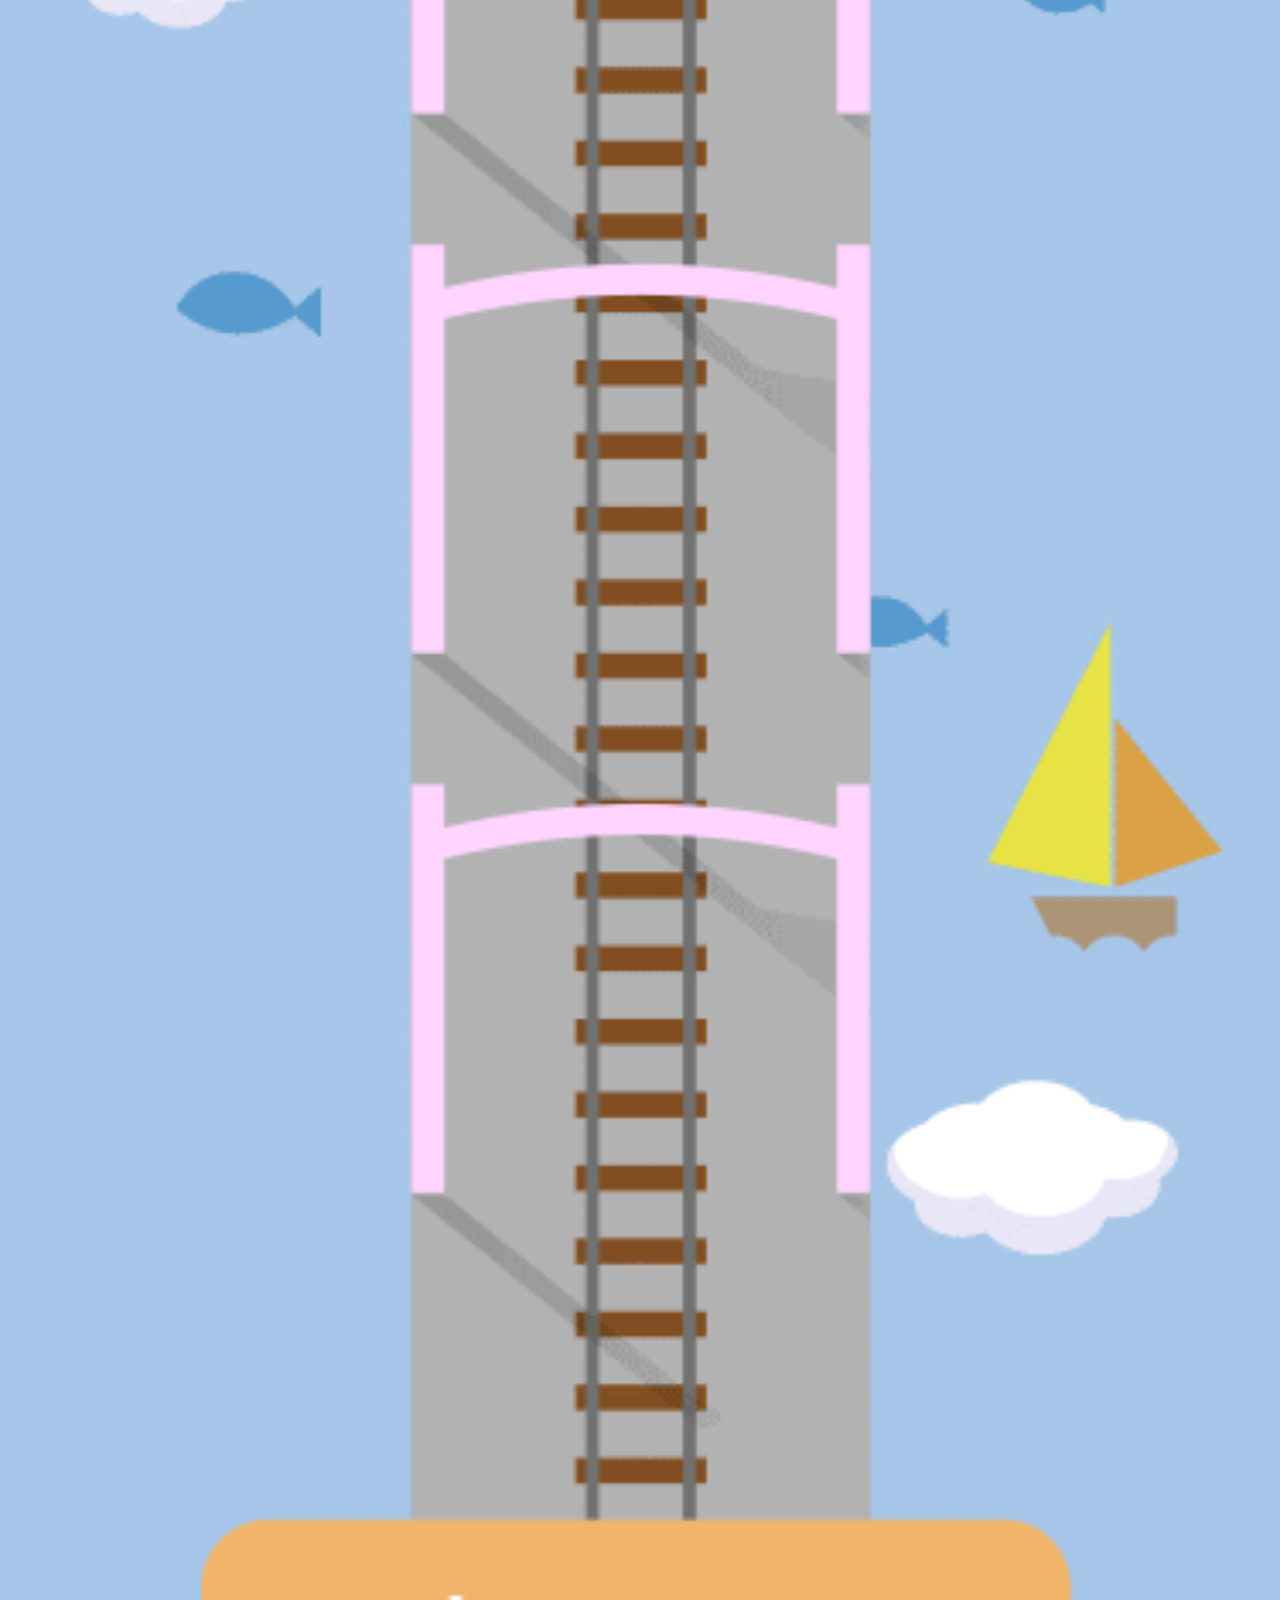
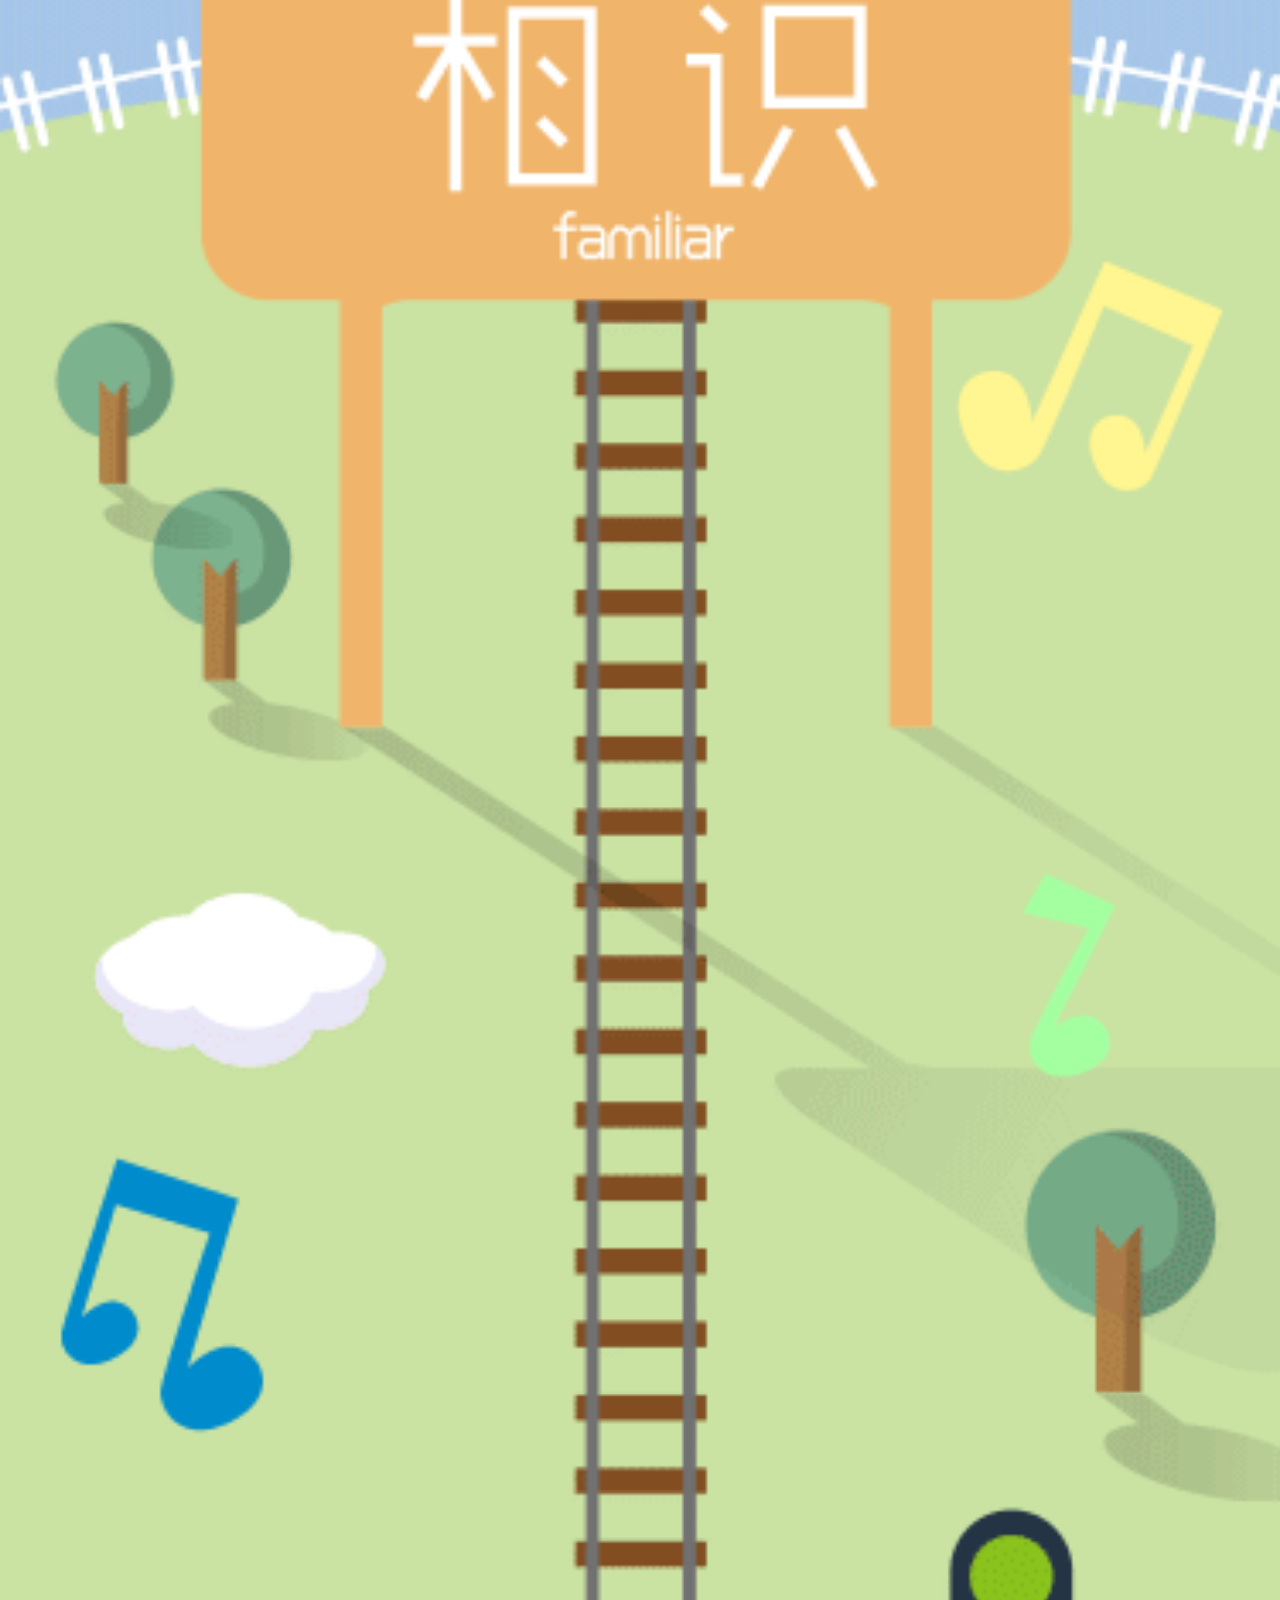
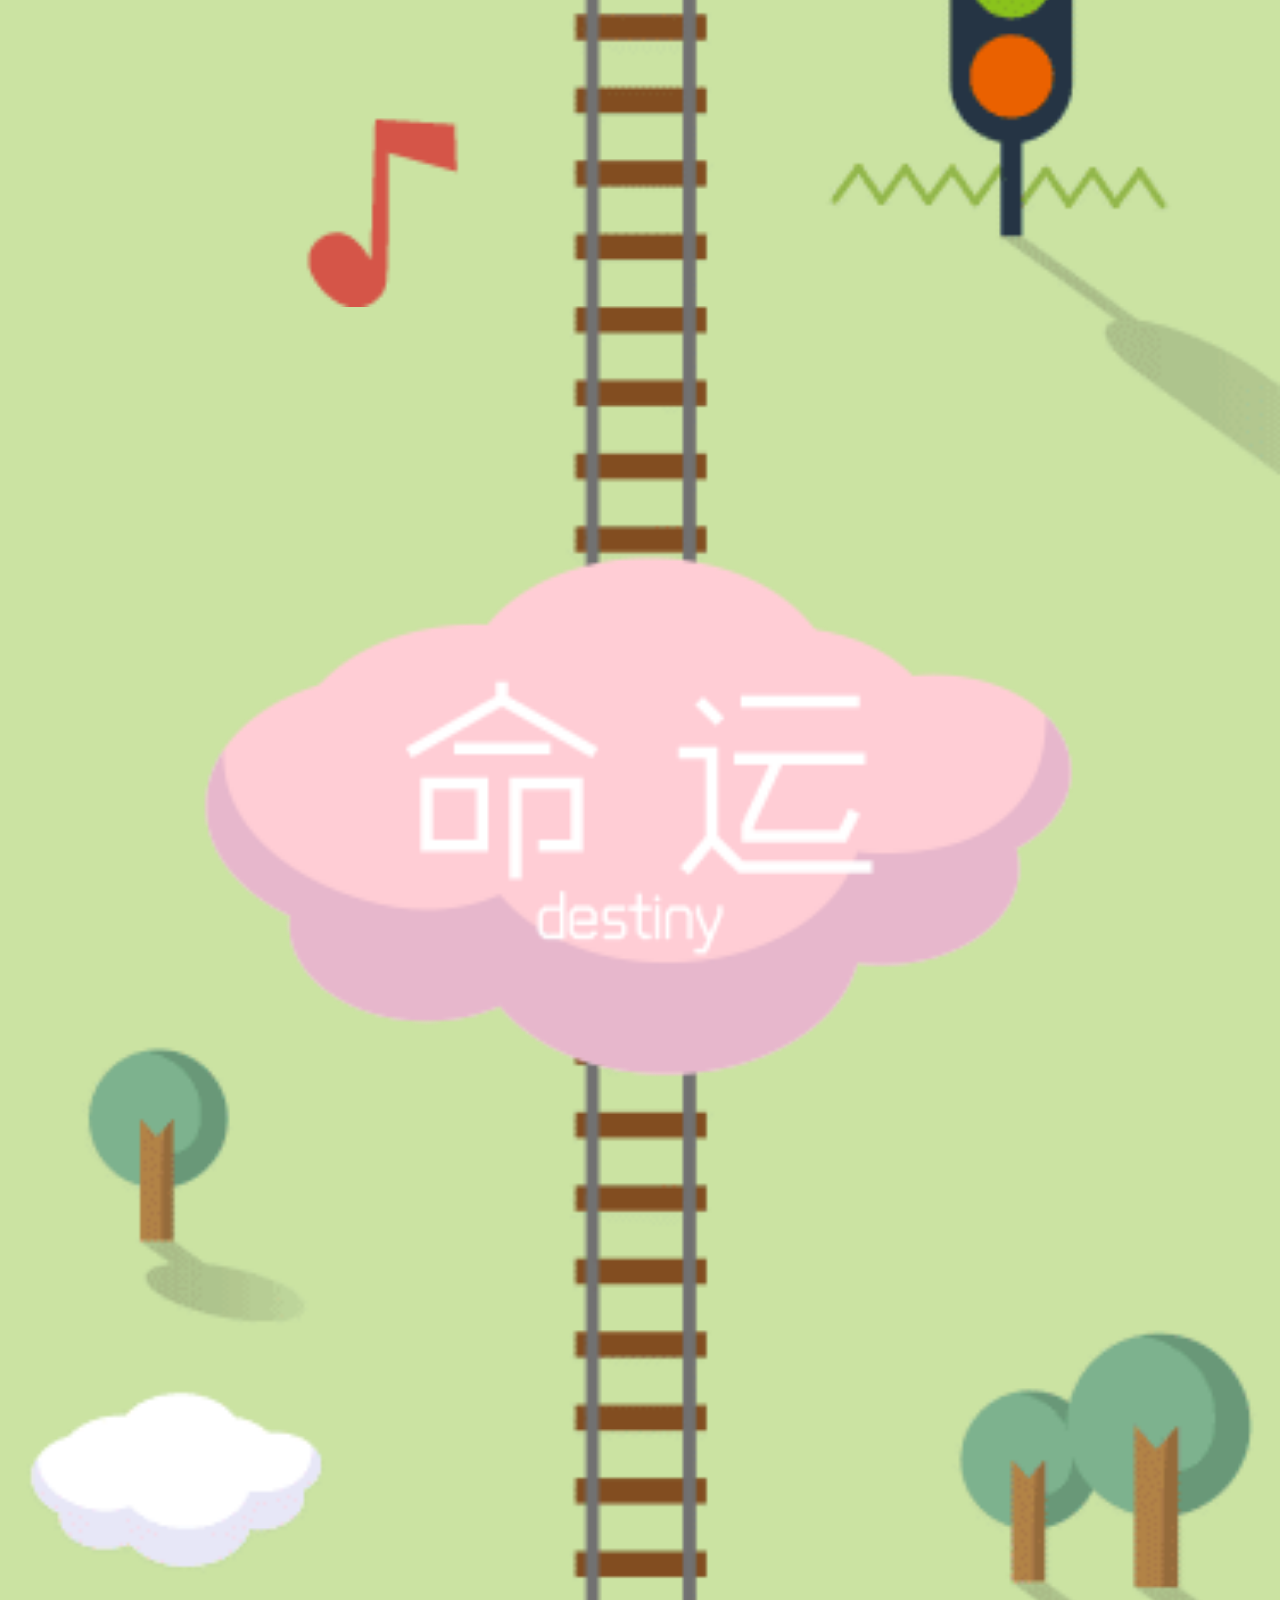
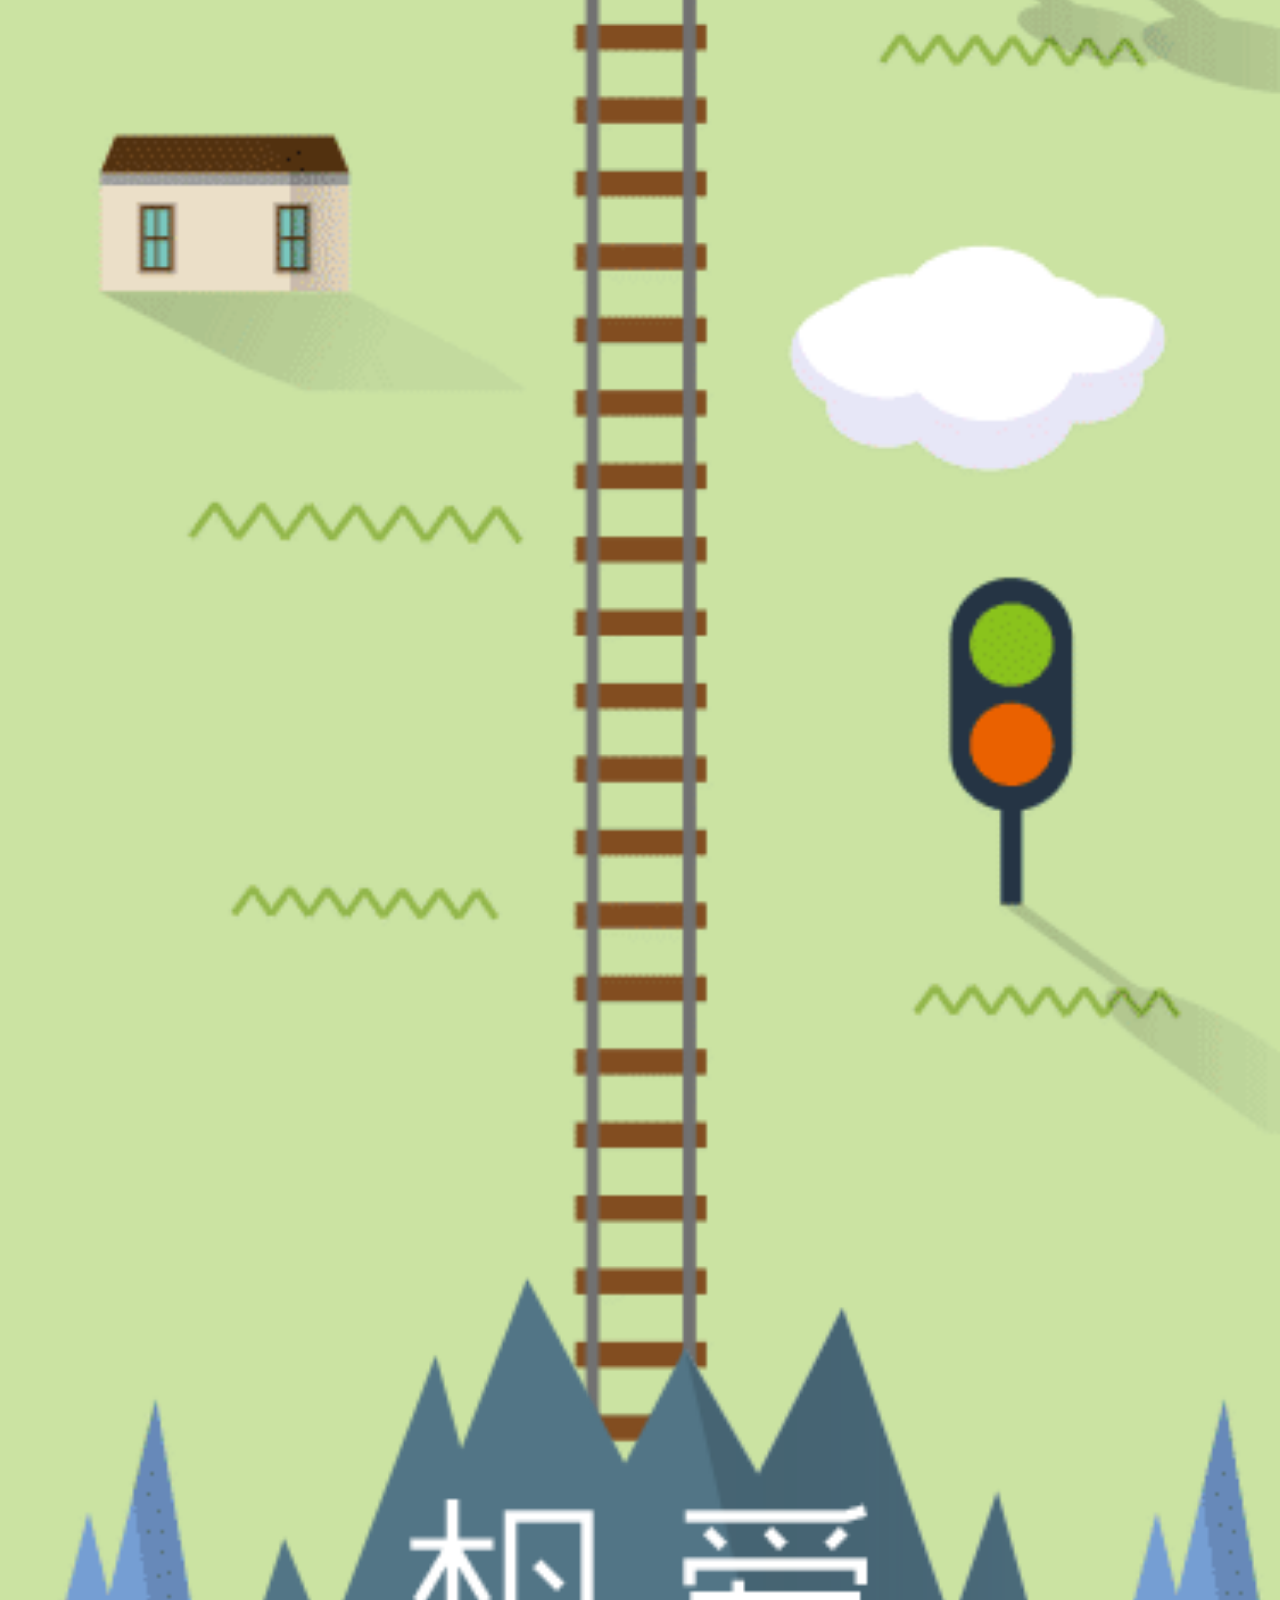
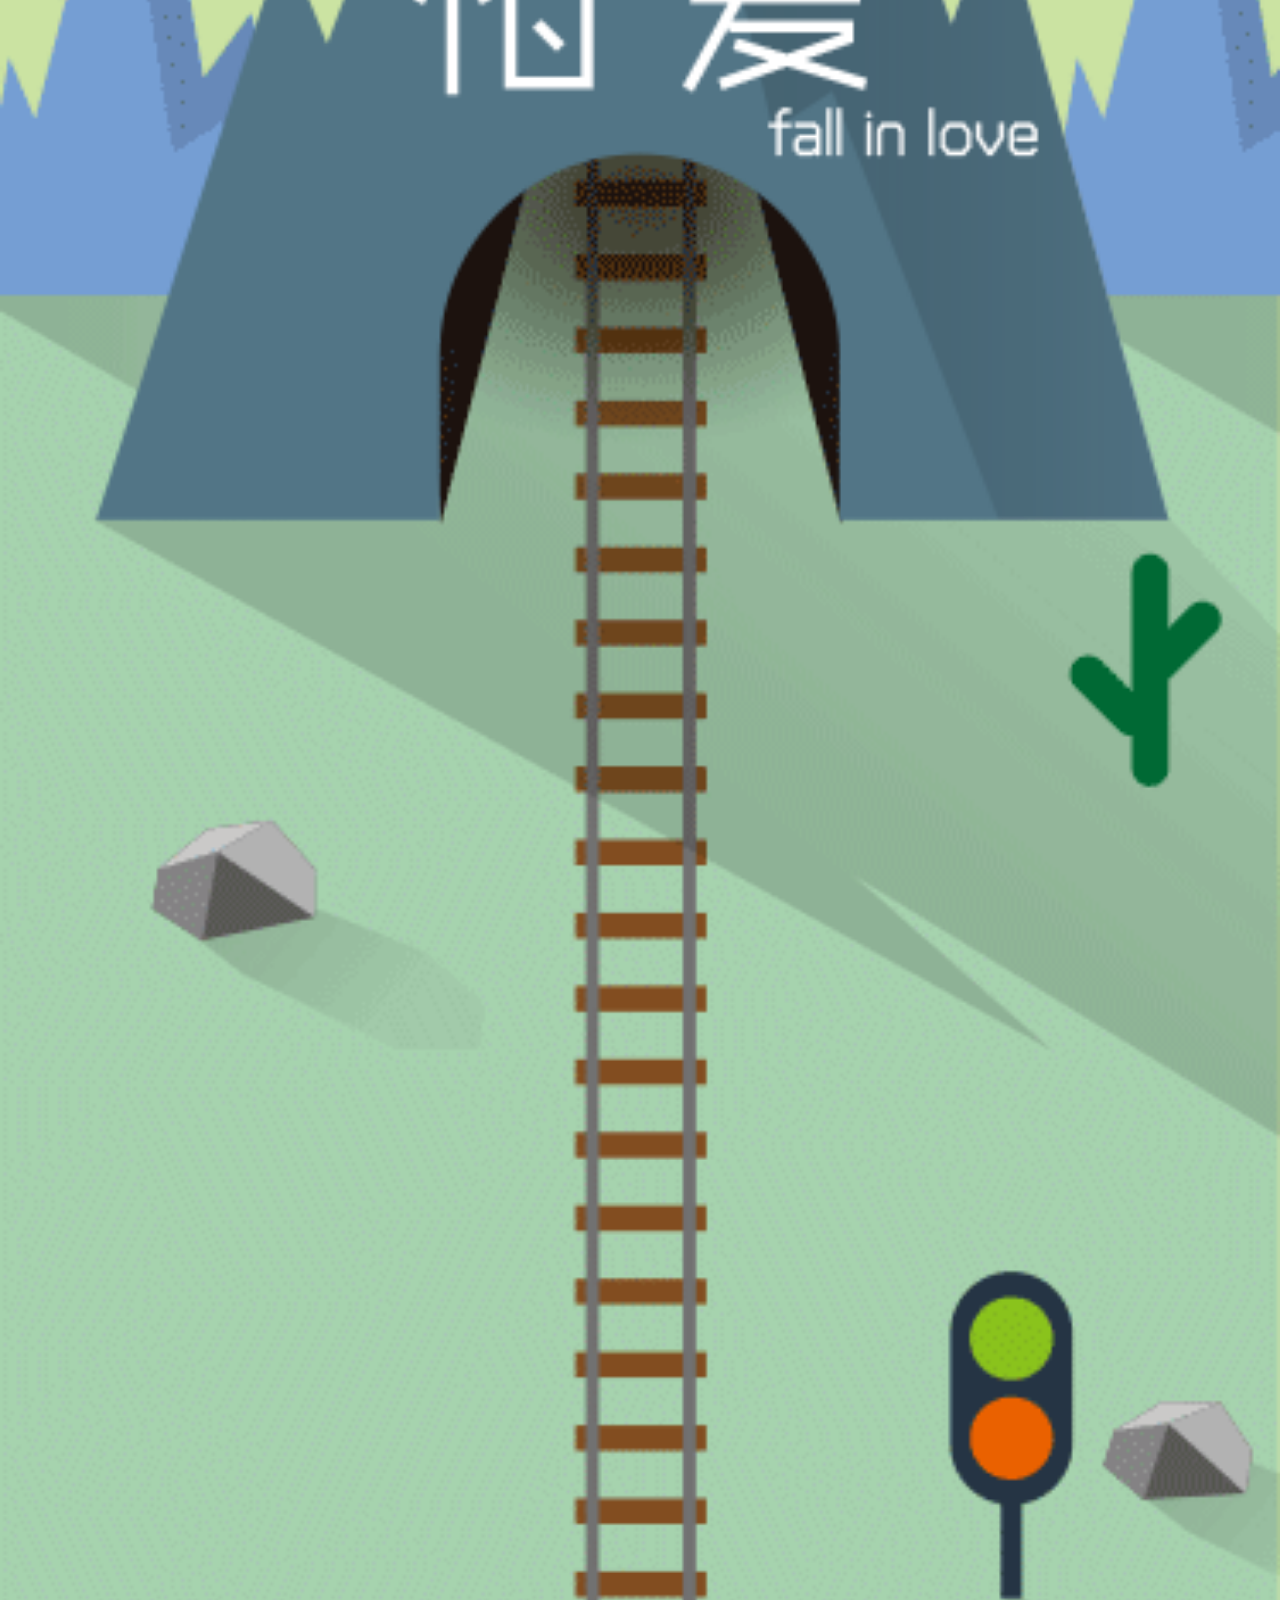
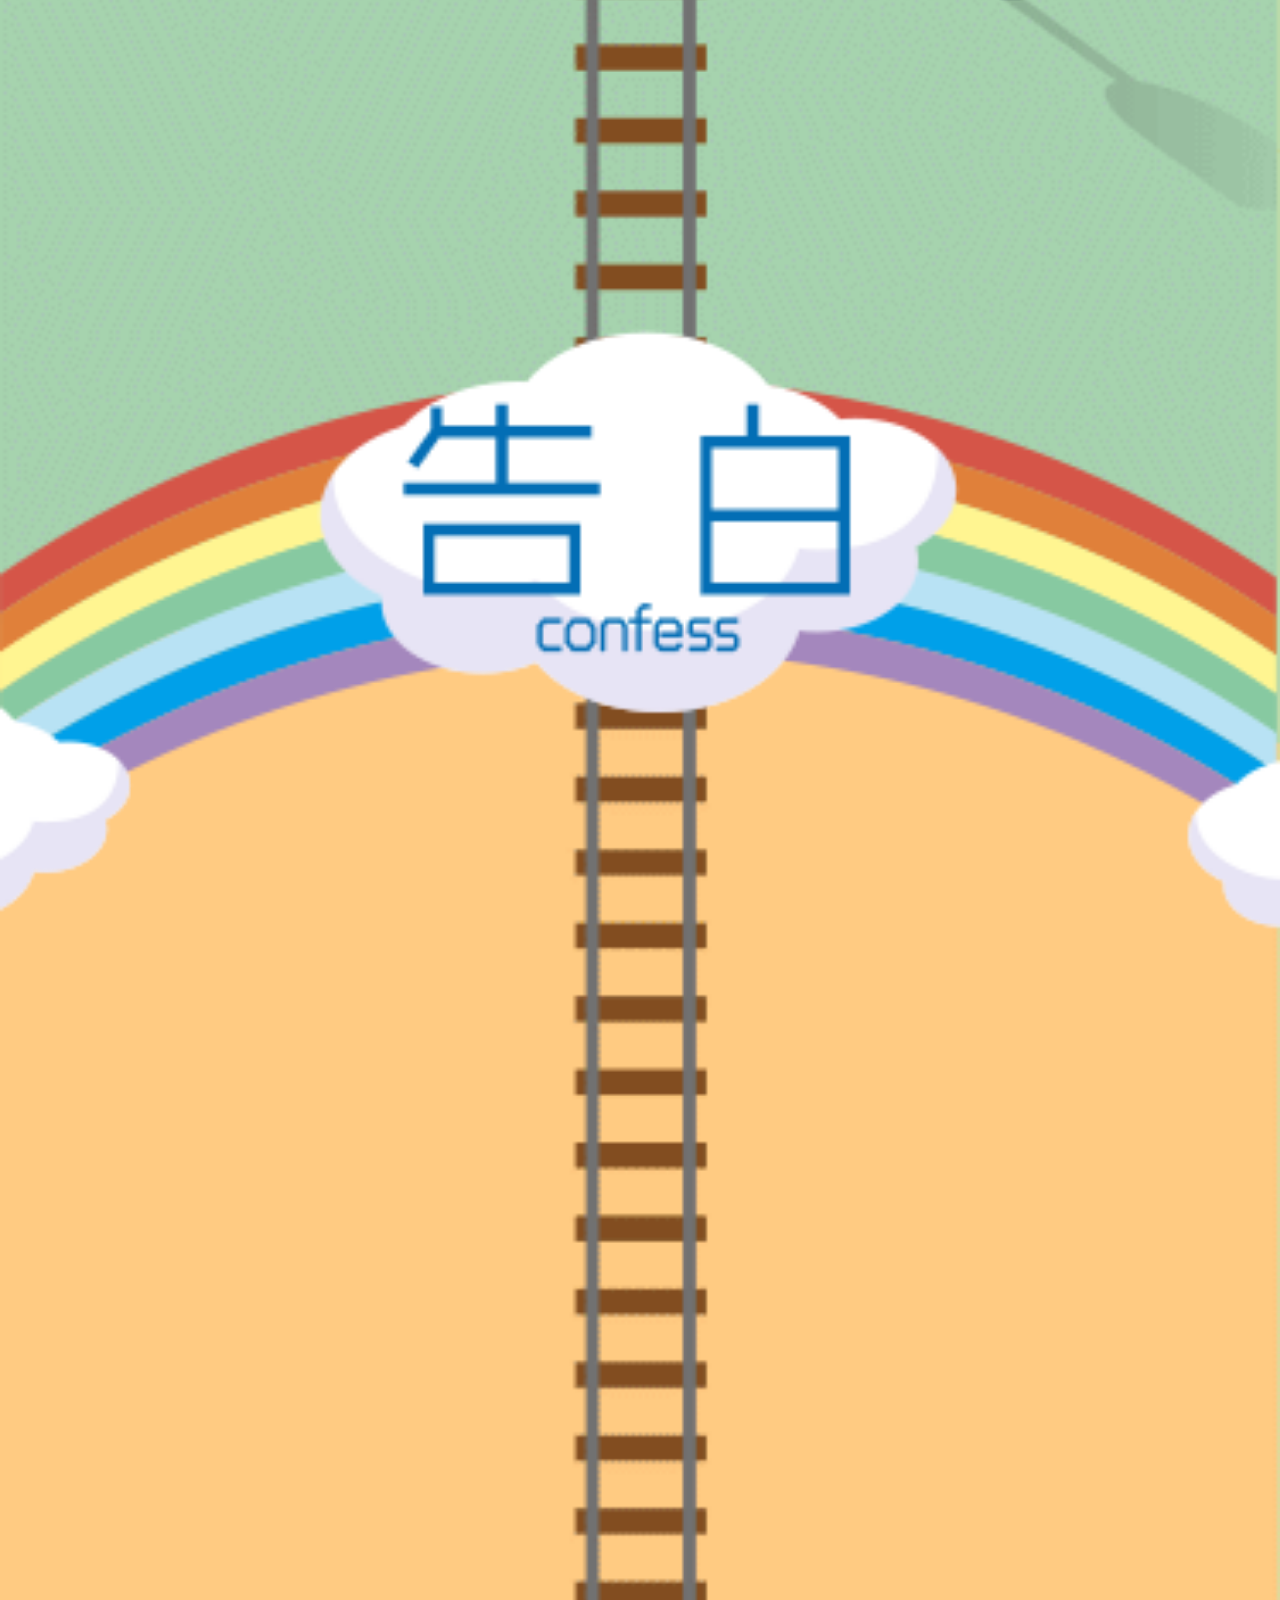
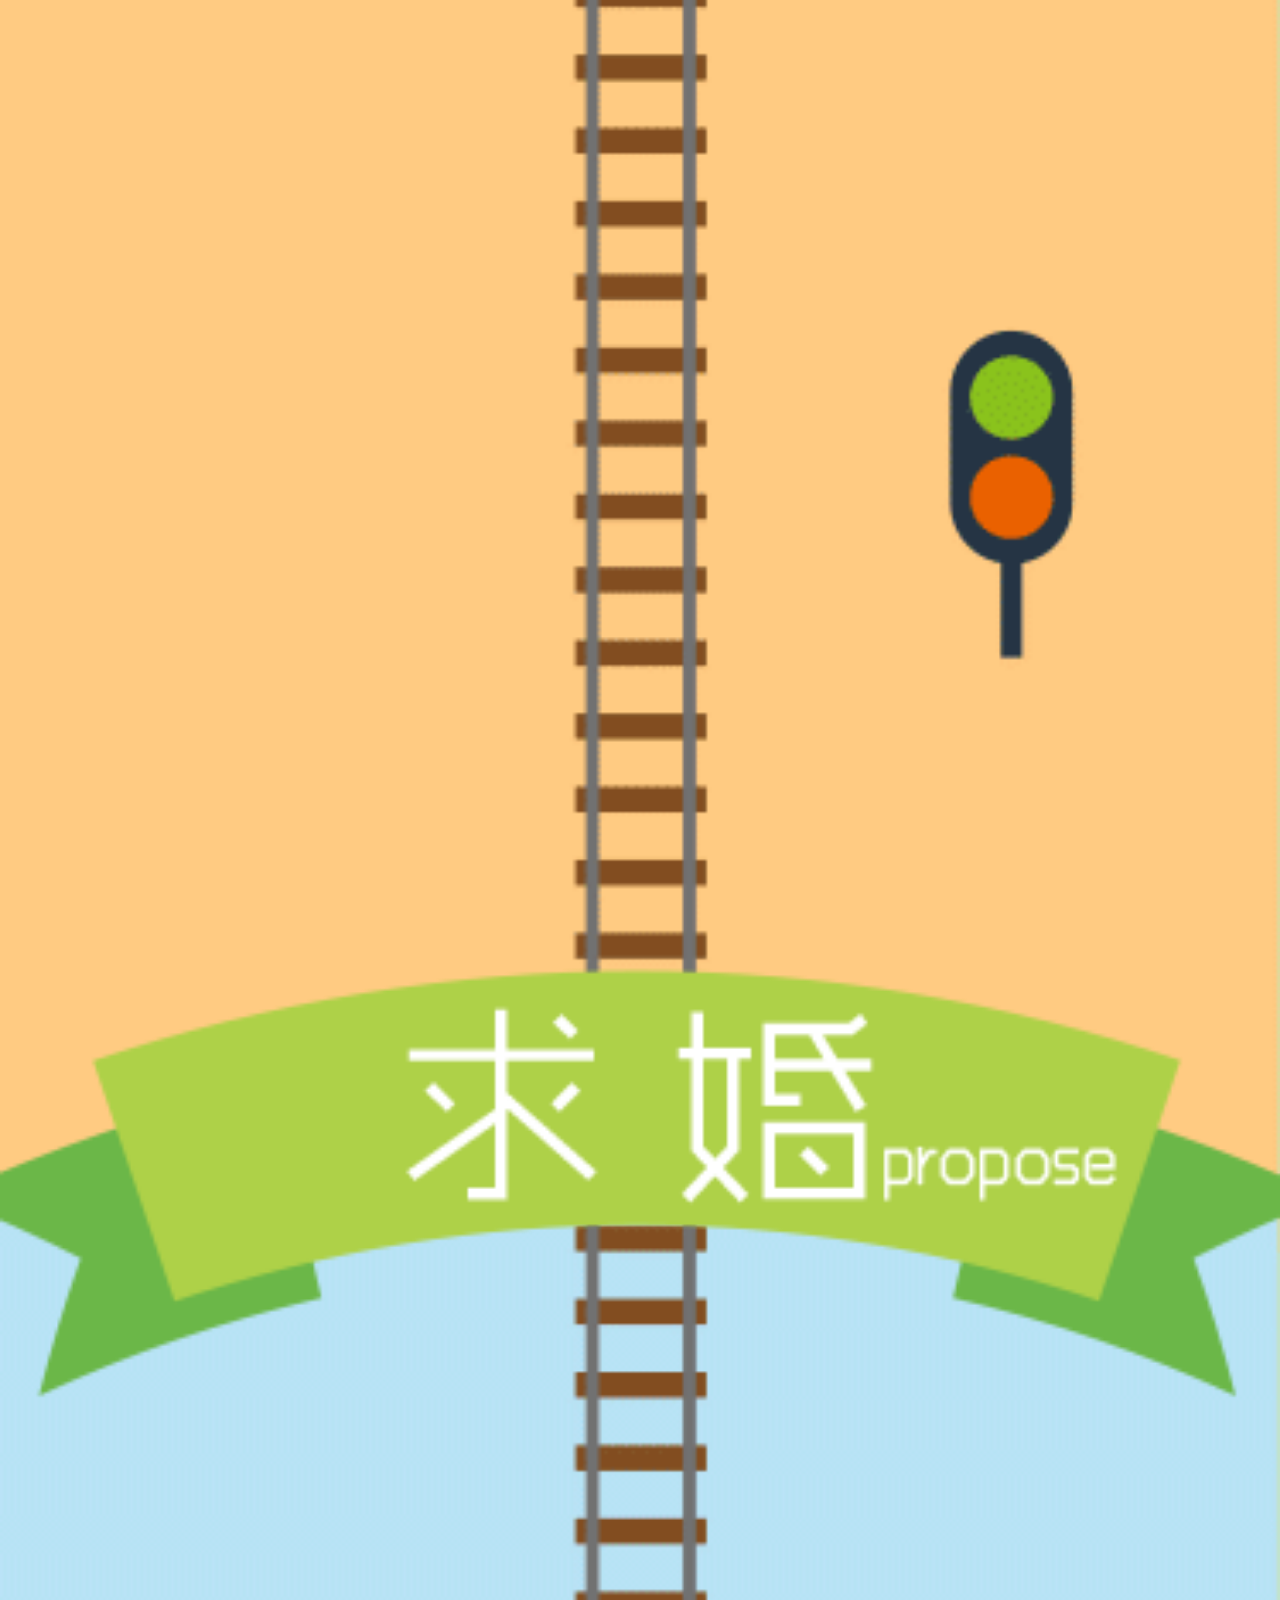
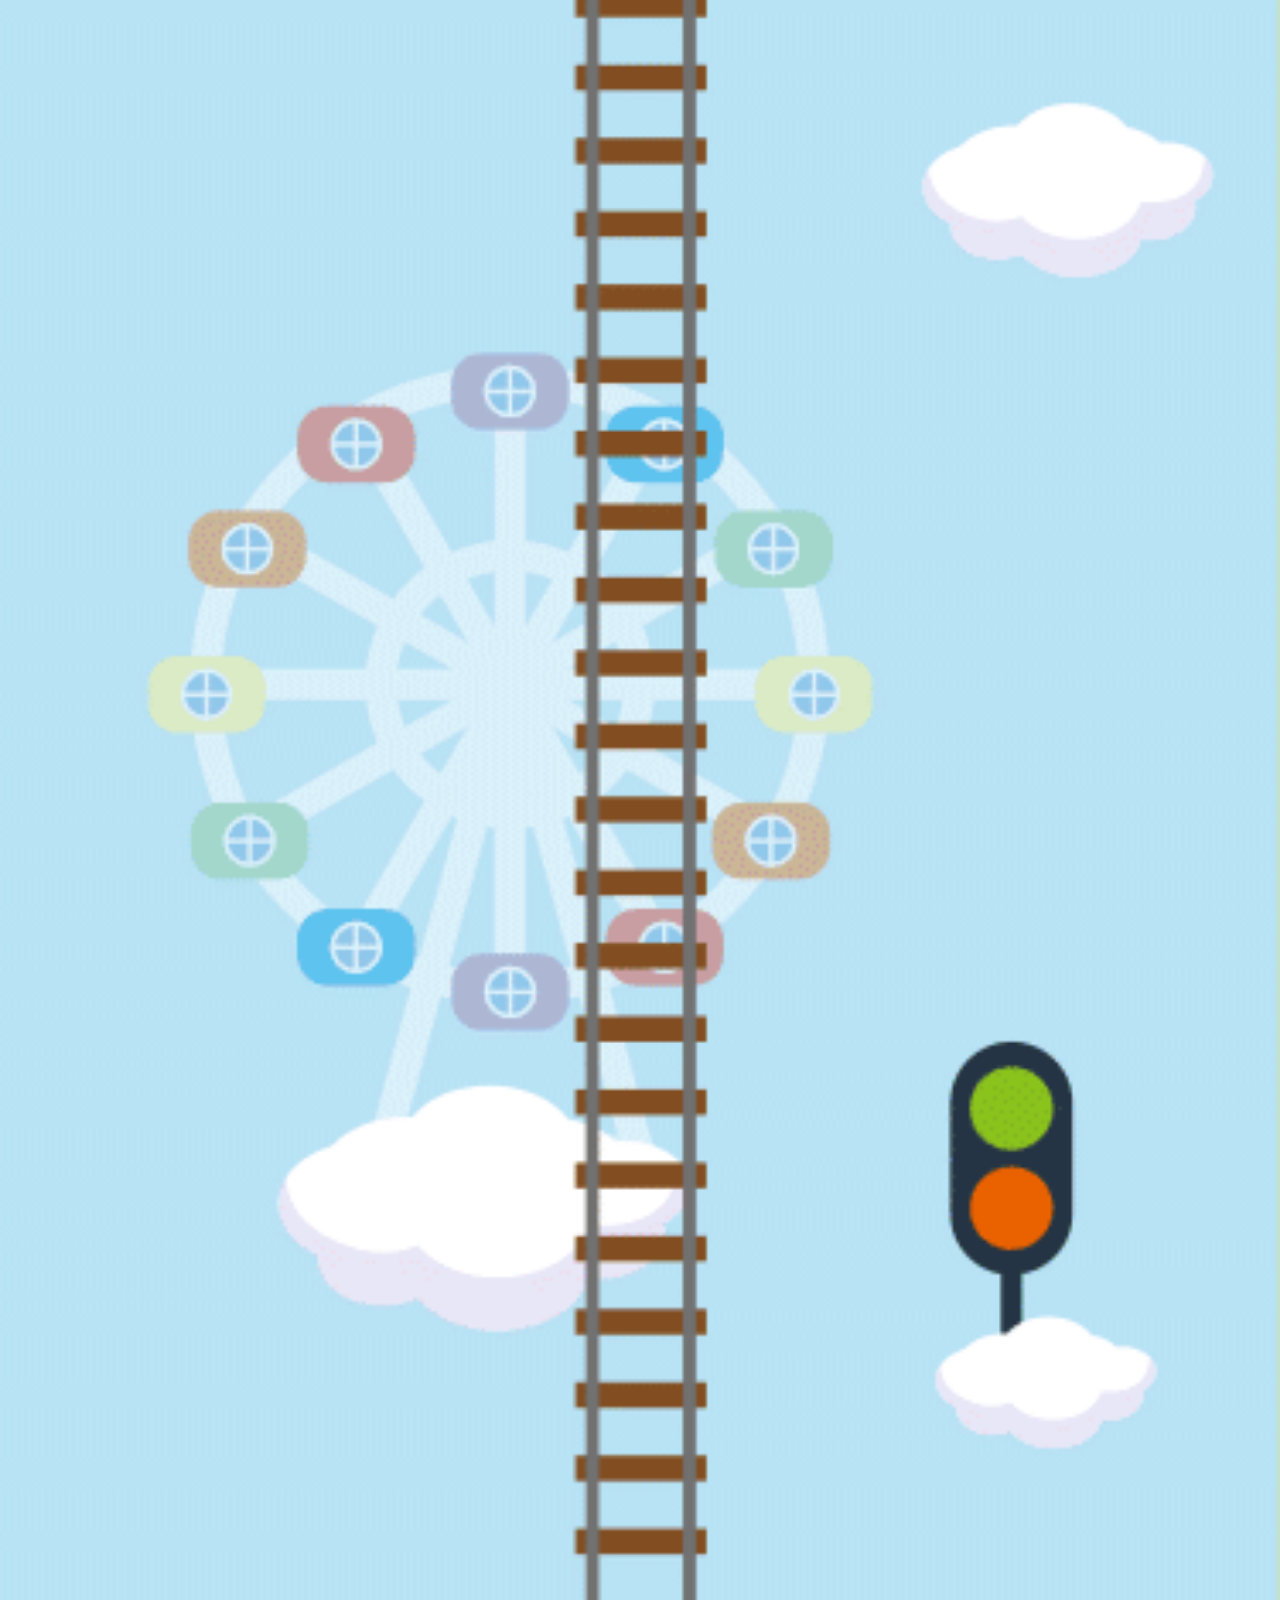
==== commit d3014c69: "Revert "Revert "改写函数""" ====
--- a/bloves/bloves.html
+++ b/bloves/bloves.html
@@ -11,13 +11,14 @@
 	    <meta http-equiv="Expires" content="-1" />
 	    <meta http-equiv="pragram" content="no-cache" />
 	    <link rel="stylesheet" type="text/css" href="css/reset.css"/>
-	    <link rel="stylesheet" type="text/css" href="css/bloves.css"/>
+	    <link rel="stylesheet" type="text/css" href="css/bloves.css?aa=2016" media="screen" />
 	</head>
 	<body>
 		<div class="wrap">
+			<img src="img/balloon.png" class="balloon" />
 			<div class="train-bg">
 				<img src="img/background.gif" id="backgroud" />
-				<img src="img/balloon.png" class="balloon" />
+				
 			</div>
 			<div class="train sway">
 				<img src="img/train.png" alt="train" />
@@ -54,76 +55,87 @@
 		</div>
 		<script src="js/jquery-2.1.1.min.js" type="text/javascript" charset="utf-8"></script>
 		<script type="text/javascript">
-//			(function () {
-//	            var winW = $(window).width()
-//	            $('.wrap').css({
-//	            	'width': winW + 'px',
-//	            	'height': winW * 16.008  + 'px'
-//	            });
+				//禁止用户touch事件
+				document.body.addEventListener('touchmove', function (event) {
+				    event.preventDefault();
+				}, false);
 				var imgHeight = $('#backgroud').height();
 				
-//				scroll(0,0);
-				
 				function scrollpage(crood, time) {
-					$('body,html').animate({scrollTop:crood*imgHeight/100},time);  
-                	return false;  
+					setTimeout(function() {
+						$('body').animate({scrollTop:crood*imgHeight/100},time);
+					}, 100)
+					  
+                	return false;
+                	
 				}
 				scrollpage(0, 100);
-				
-				setTimeout(function() {
-					$('.balloon').animate({'top': '-20%'}, 8000)
-				},4000)
-				setTimeout(function() {
-					//内部时间+16000
-					scrollpage(17, 6000);
-					$('.wrap').delay(8500).animate({'opacity': '.1'}, 450).delay(6500).animate({'opacity': '1'}, 450);
-					$('.story-1').delay(9000).animate({'opacity': '1'}, 1000).delay(5000).animate({'opacity': '0'}, 600);
-				}, 10000);
-				setTimeout(function() {
-					//内部时间+14000
-					scrollpage(28, 5000);
-					$('.wrap').delay(5500).animate({'opacity': '.1'}, 450).delay(6500).animate({'opacity': '1'}, 450);
-					$('.story-2').delay(6000).animate({'opacity': '1'}, 1000).delay(5000).animate({'opacity': '0'}, 600);
-					$('.plane').delay(4000).animate({'right': '100%'}, 3000);
-				},28000);
-				setTimeout(function() {
-					//内部时间+14000
-					scrollpage(39, 5000);
-					$('.wrap').delay(5500).animate({'opacity': '.1'}, 450).delay(6500).animate({'opacity': '1'}, 450);
-					$('.story-3').delay(6000).animate({'opacity': '1'}, 1000).delay(5000).animate({'opacity': '0'}, 600);
-				},42000);
-				setTimeout(function() {
-					//内部时间+14000
-					scrollpage(50, 5000);
-					$('.wrap').delay(5500).animate({'opacity': '.1'}, 450).delay(6500).animate({'opacity': '1'}, 450);
-					$('.story-4').delay(6000).animate({'opacity': '1'}, 1000).delay(5000).animate({'opacity': '0'}, 600);
-				},56000);
-				setTimeout(function() {
-					//内部时间+14000
-					scrollpage(61, 5000);
-					$('.wrap').delay(5500).animate({'opacity': '.1'}, 450).delay(6500).animate({'opacity': '1'}, 450);
-					$('.story-5').delay(6000).animate({'opacity': '1'}, 1000).delay(5000).animate({'opacity': '0'}, 600);
-				},69000);
-				setTimeout(function() {
-					//内部时间+14000
-					scrollpage(72, 5000);
-					$('.wrap').delay(5500).animate({'opacity': '.1'}, 450).delay(6500).animate({'opacity': '1'}, 450);
-					$('.story-6').delay(6000).animate({'opacity': '1'}, 1000).delay(5000).animate({'opacity': '0'}, 600);
-				},83000);
-				setTimeout(function() {
-					//内部时间+14000
-					scrollpage(83, 5000);
-					$('.wrap').delay(5500).animate({'opacity': '.1'}, 450).delay(6500).animate({'opacity': '1'}, 450);
-					$('.story-7').delay(6000).animate({'opacity': '1'}, 1000).delay(5000).animate({'opacity': '0'}, 600);
-				},97000);
-				setTimeout(function() {
-					//内部时间+14000
-					scrollpage(94, 5000);
-				},111000);
-//				
+//				setTimeout(function() {
+//					test();
+//				}, 500)
+//				function test() {
+					setTimeout(function() {
+						$('.balloon').animate({'top': '-20%'}, 8000); //0
+						setTimeout(function() {
+							//内部时间+14000  1
+							scrollpage(17, 6000);
+							$('.wrap').delay(6500).animate({'opacity': '.1'}, 450).delay(6500).animate({'opacity': '1'}, 450);
+							$('.story-1').delay(7000).animate({'opacity': '1'}, 1000).delay(5000).animate({'opacity': '0'}, 600);
+							setTimeout(function() {
+								//内部时间+14000  2
+								scrollpage(28, 5000);
+								$('.wrap').delay(5500).animate({'opacity': '.1'}, 450).delay(6000).animate({'opacity': '1'}, 450);
+								$('.story-2').delay(6000).animate({'opacity': '1'}, 1000).delay(5000).animate({'opacity': '0'}, 600);
+								$('.plane').delay(4000).animate({'right': '100%'}, 3000);
+								setTimeout(function() {
+									//内部时间+12000  3
+									scrollpage(39, 5000);
+									$('.wrap').delay(5500).animate({'opacity': '.1'}, 450).delay(6000).animate({'opacity': '1'}, 450);
+									$('.story-3').delay(6000).animate({'opacity': '1'}, 1000).delay(5000).animate({'opacity': '0'}, 600);
+									setTimeout(function() {
+										//内部时间+12000  4
+										scrollpage(50, 5000);
+										$('.wrap').delay(5500).animate({'opacity': '.1'}, 450).delay(6000).animate({'opacity': '1'}, 450);
+										$('.story-4').delay(6000).animate({'opacity': '1'}, 1000).delay(5000).animate({'opacity': '0'}, 600);
+										setTimeout(function() {
+											//内部时间+14000  5
+											scrollpage(61, 5000);
+											$('.wrap').delay(5500).animate({'opacity': '.1'}, 450).delay(6000).animate({'opacity': '1'}, 450);
+											$('.story-5').delay(6000).animate({'opacity': '1'}, 1000).delay(5000).animate({'opacity': '0'}, 600);
+											setTimeout(function() {
+												//内部时间+14000  6
+												scrollpage(72, 5000);
+												$('.wrap').delay(5500).animate({'opacity': '.1'}, 450).delay(6000).animate({'opacity': '1'}, 450);
+												$('.story-6').delay(6000).animate({'opacity': '1'}, 1000).delay(5000).animate({'opacity': '0'}, 600);
+												setTimeout(function() {
+													//内部时间+14000  7
+													scrollpage(83, 5000);
+													$('.wrap').delay(5500).animate({'opacity': '.1'}, 450).delay(6000).animate({'opacity': '1'}, 450);
+													$('.story-7').delay(6000).animate({'opacity': '1'}, 1000).delay(5000).animate({'opacity': '0'}, 600);
+													setTimeout(function() {
+														//内部时间+14000  8
+														scrollpage(94, 5000); 
+													},12000); //8
+												},12000); //7
+											},12000); //6
+										},12000); //5
+									},12000); //4
+								},12000); //3
+							},14000); //2
+						}, 4000); //1
+					},3000) //0
+					
+					
+					
+					
+					
+					
+					
+					
+//				}
 				
 				
-//			})()
+				
 		</script>
 	</body>
 </html>
--- a/bloves/css/bloves.css
+++ b/bloves/css/bloves.css
@@ -13,9 +13,9 @@
 html, body {margin: 0; padding: 0;}
 .wrap {width: 100%; height: 100%; background-color: honeydew; background: url(../img/background.gif) no-repeat scroll top left; position: relative;}
 .wrap .train-bg > img {width: 100%;}
-.balloon {position: absolute; top: 4.8%; z-index: 6;}
-/*.train-bg {width: 100%; height: 355px;}*/
-.train {position: fixed; top: -5px; width: 100%; z-index: 3;}
+.balloon {position: absolute; top: 4%; z-index: 11; width: 100%;}
+.train-bg {width: 100%;}
+.train {position: fixed; top: -5px; width: 100%; z-index: 3; width: 100%;}
 .train > img {width: 100%;}
 .smoke {position: absolute; top: 0; width: 100%;}
 .smoke > img {width: 100%;}
@@ -27,8 +27,14 @@
 .ringtop {top: 76.8%; z-index: 5;}
 .ringbottom {top: 82.25%; z-index: 1;}
 
-.story {width: 100%; opacity: 0; background-color: honeydew; position: fixed; z-index: 10; top: 0;}
+.story {width: 100%; opacity: 0; background-color: honeydew; position: fixed; z-index: 10; top: -40px;}
 .story > img {width: 100%;}
+@media screen and (min-width: 400px) and (max-width: 600px){
+.story {top: -40px;}
+}
+@media screen and (min-width: 330px) and (max-width: 400px) {
+.story {top: -85px;}
+}
 
 
 /*@-webkit-keyframes move-bg {
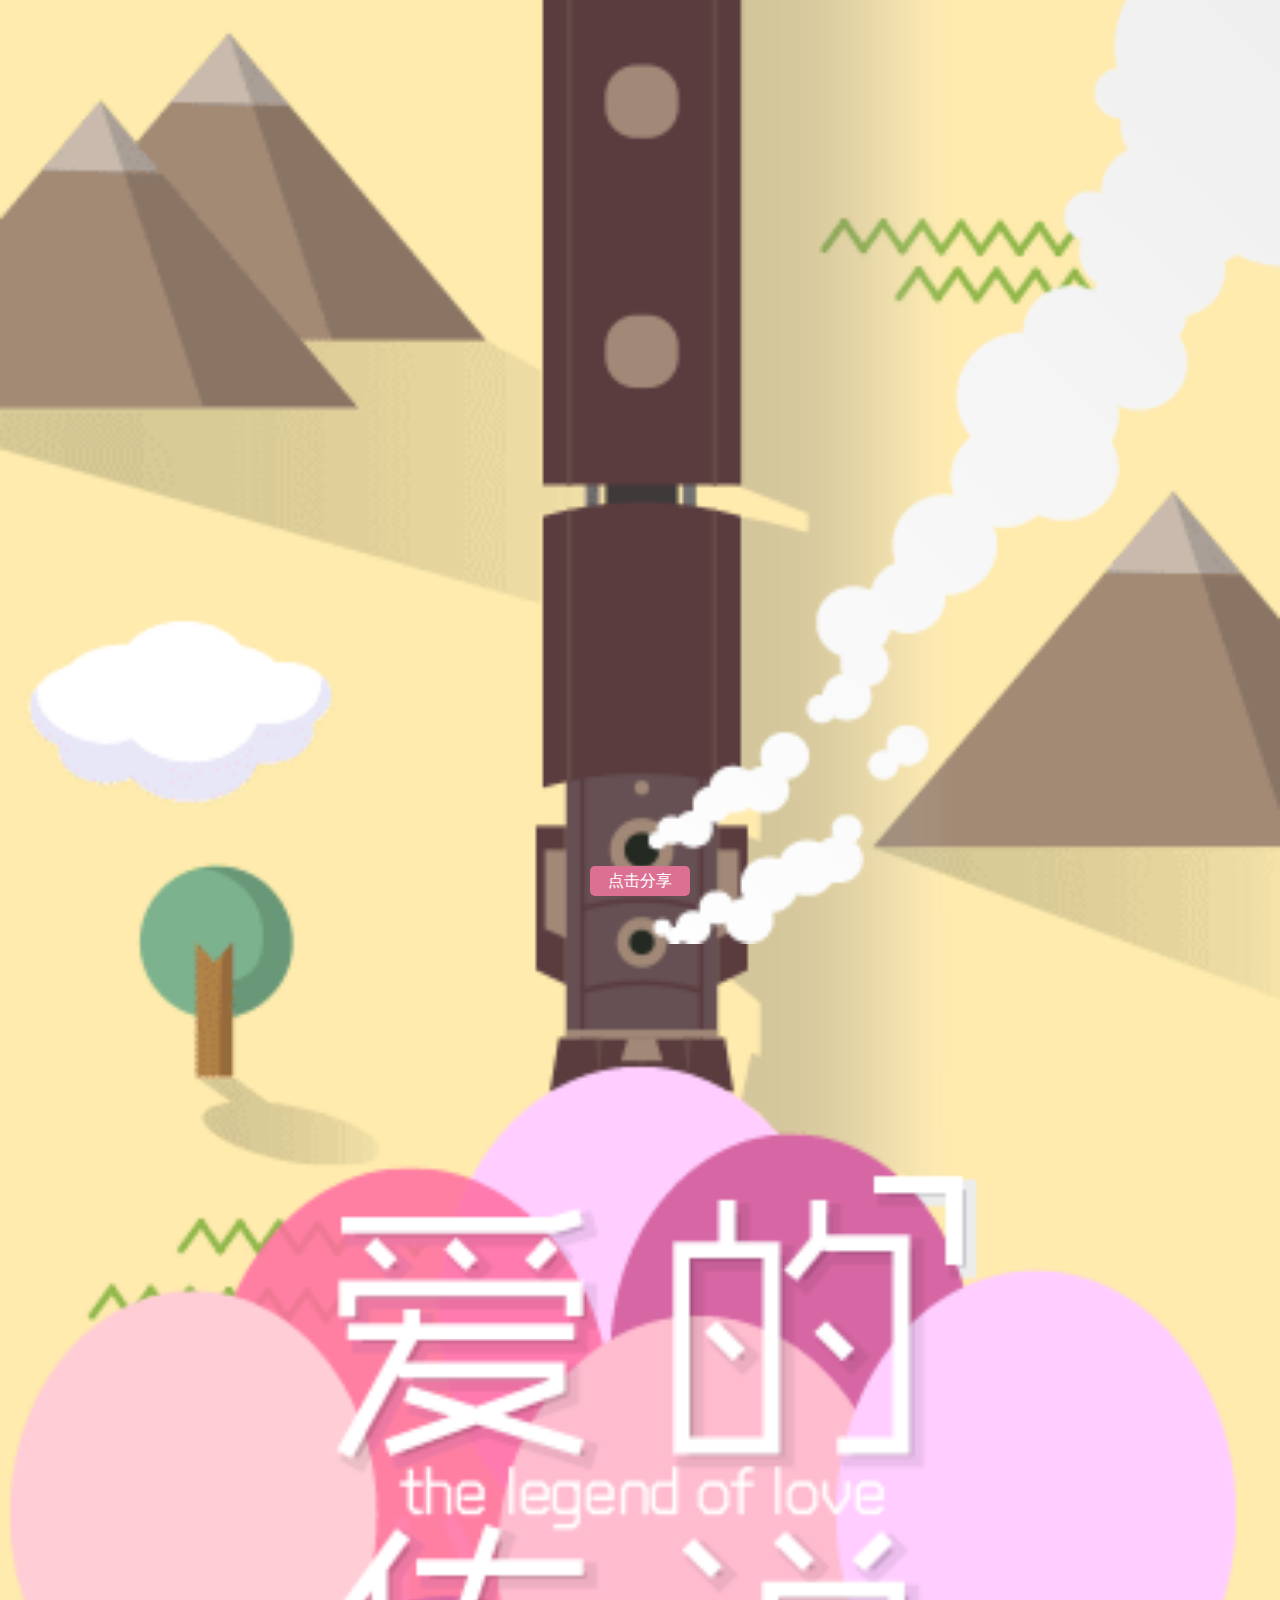
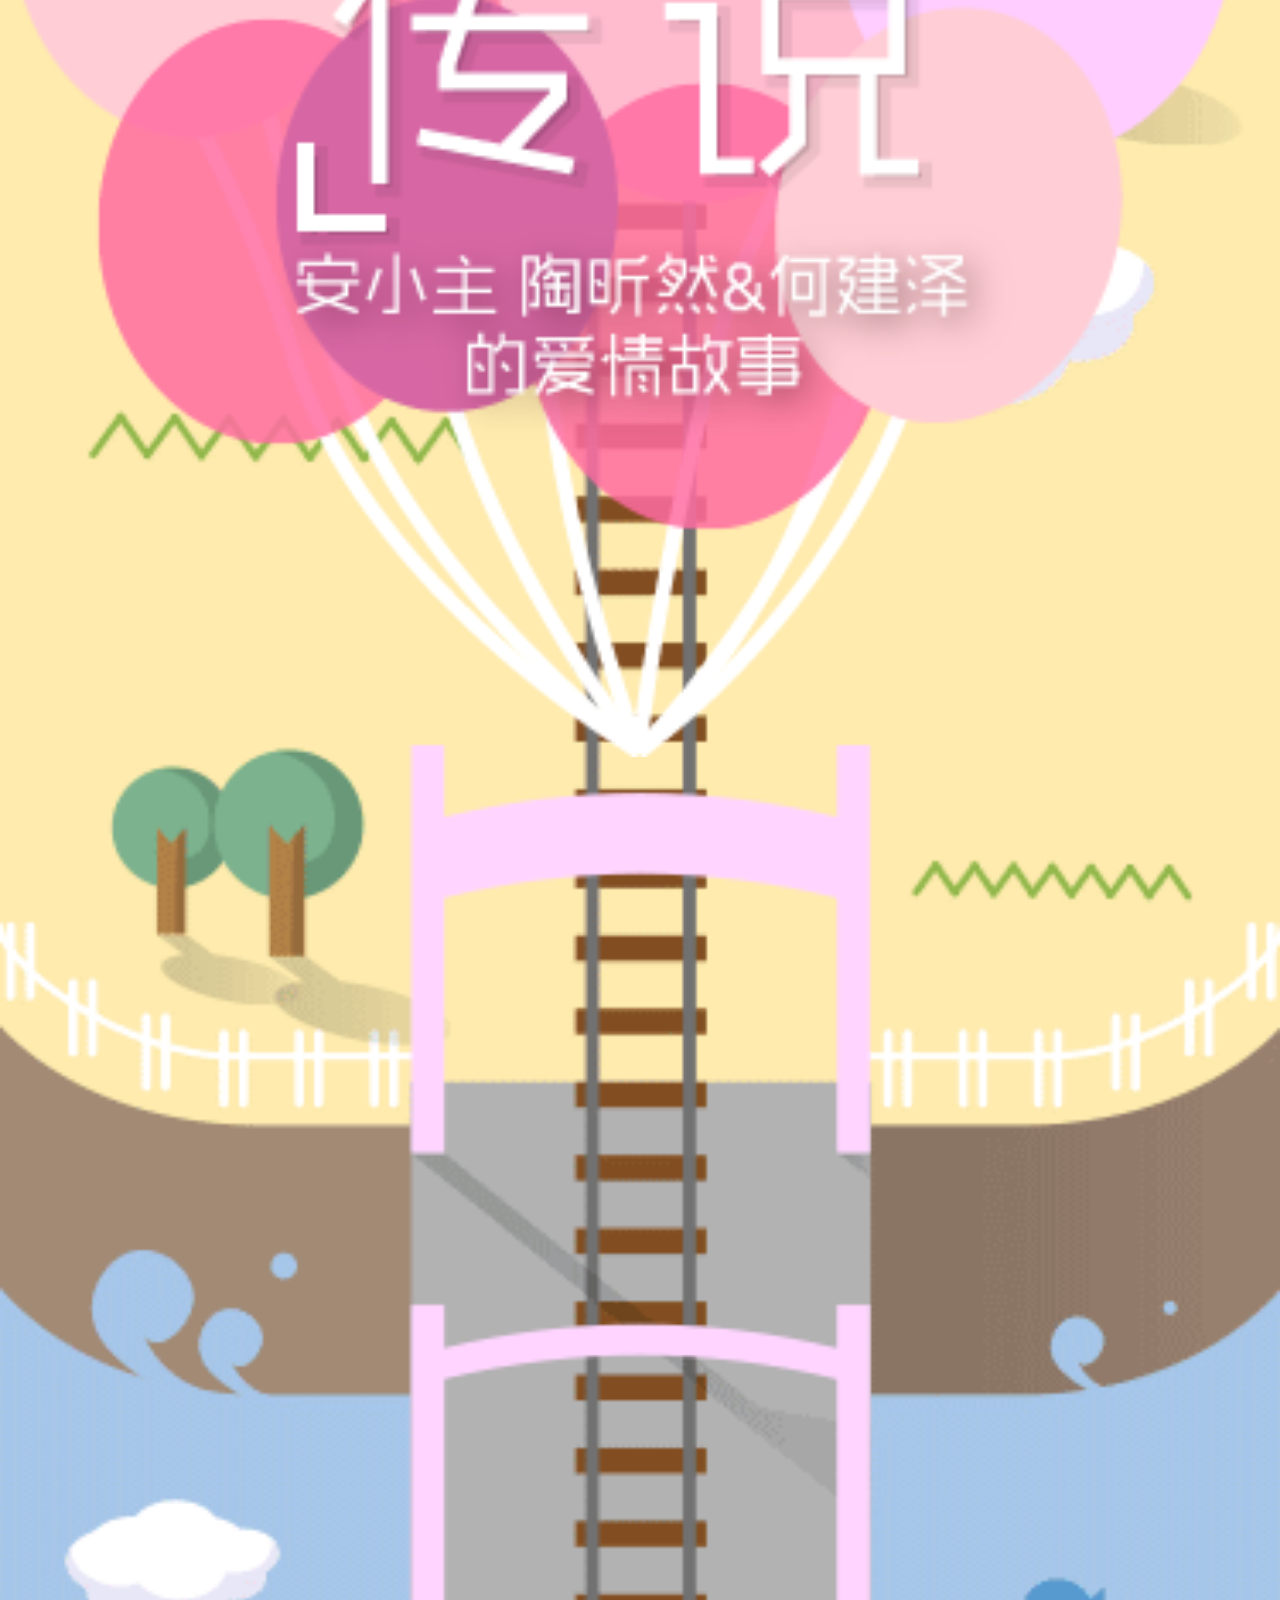
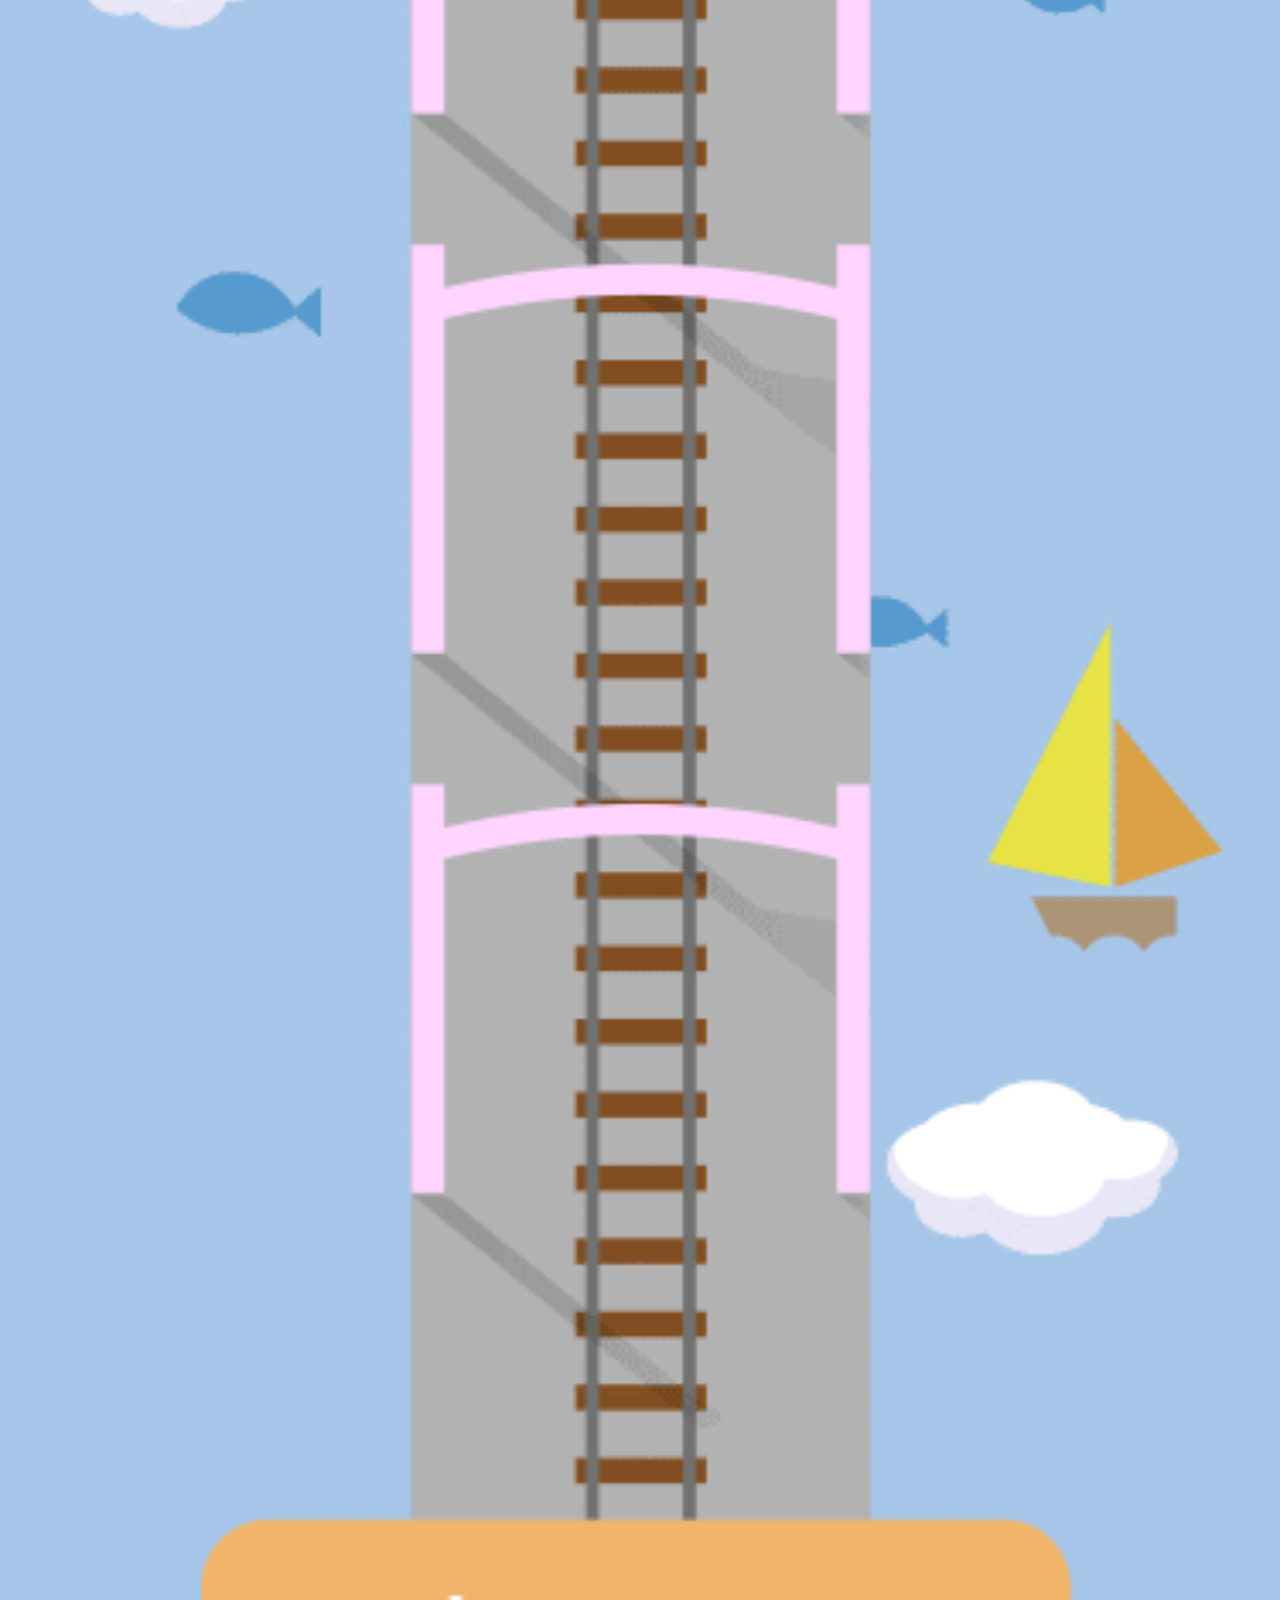
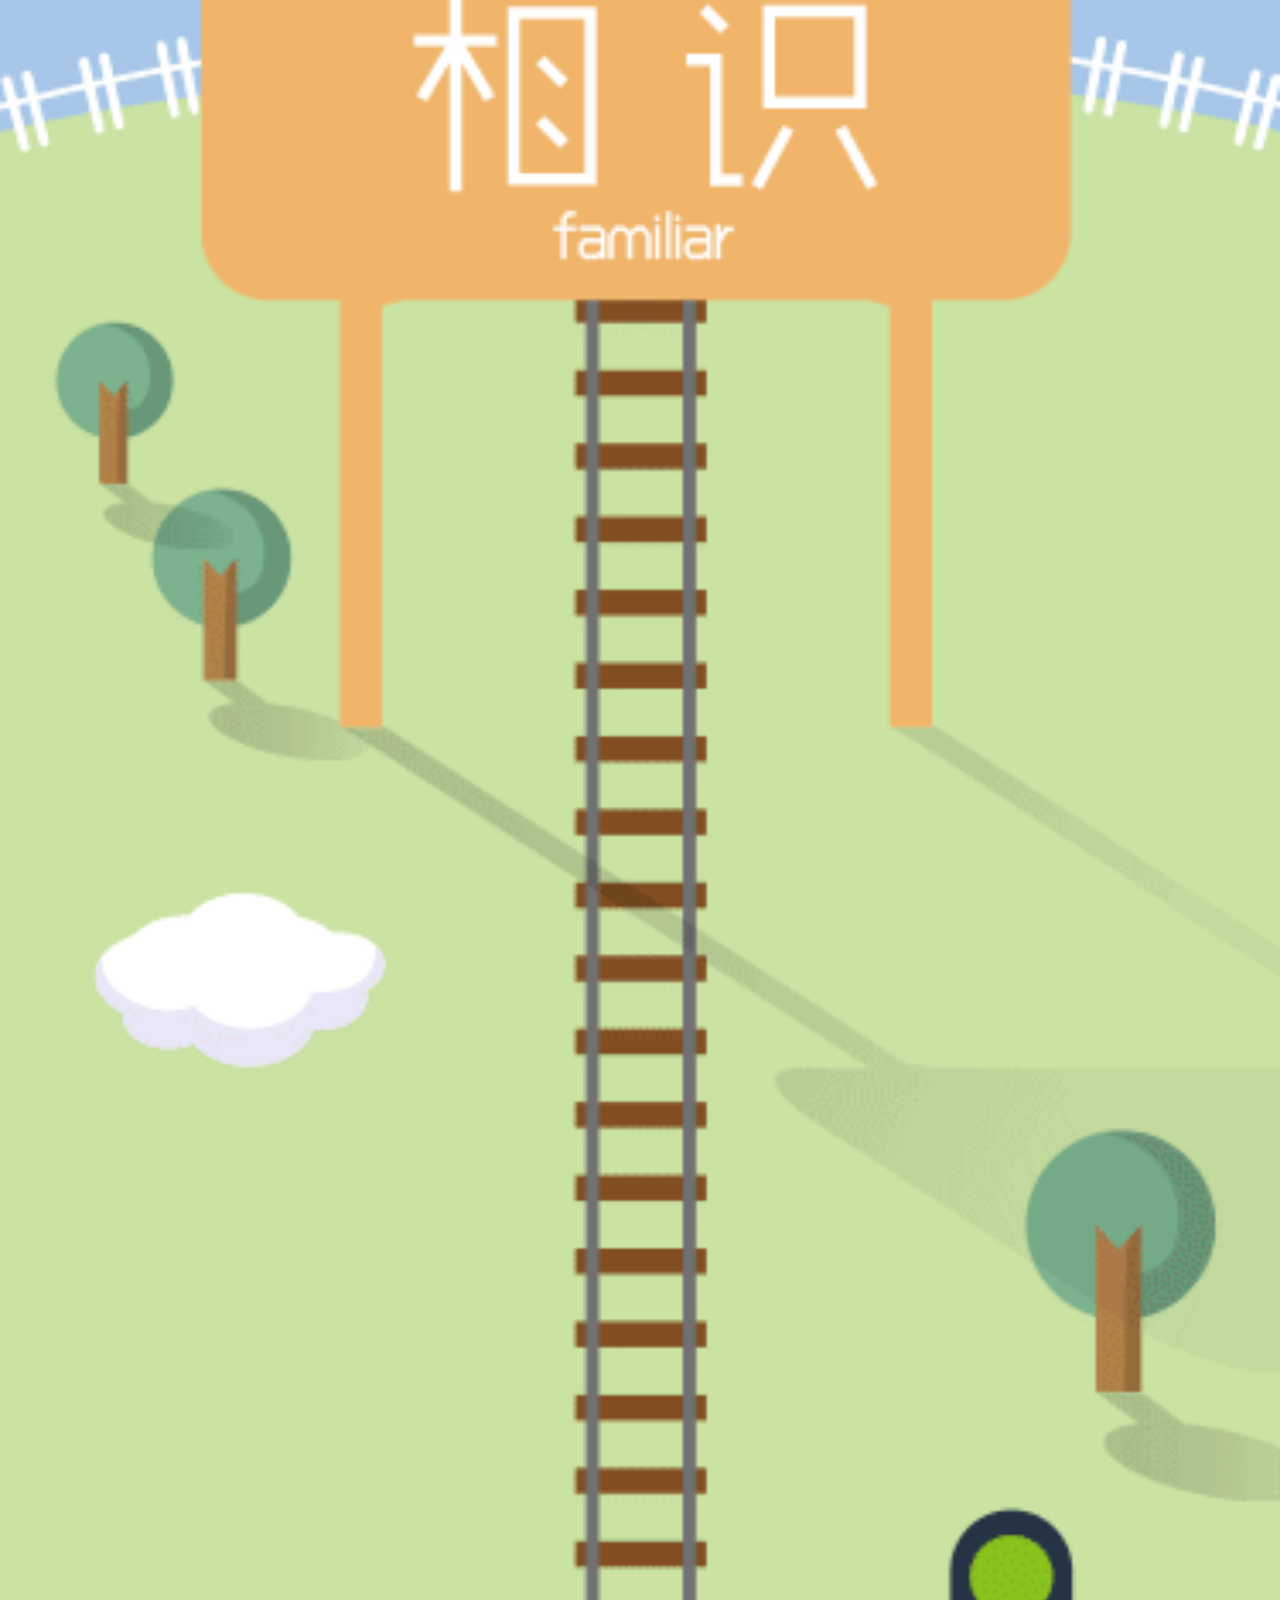
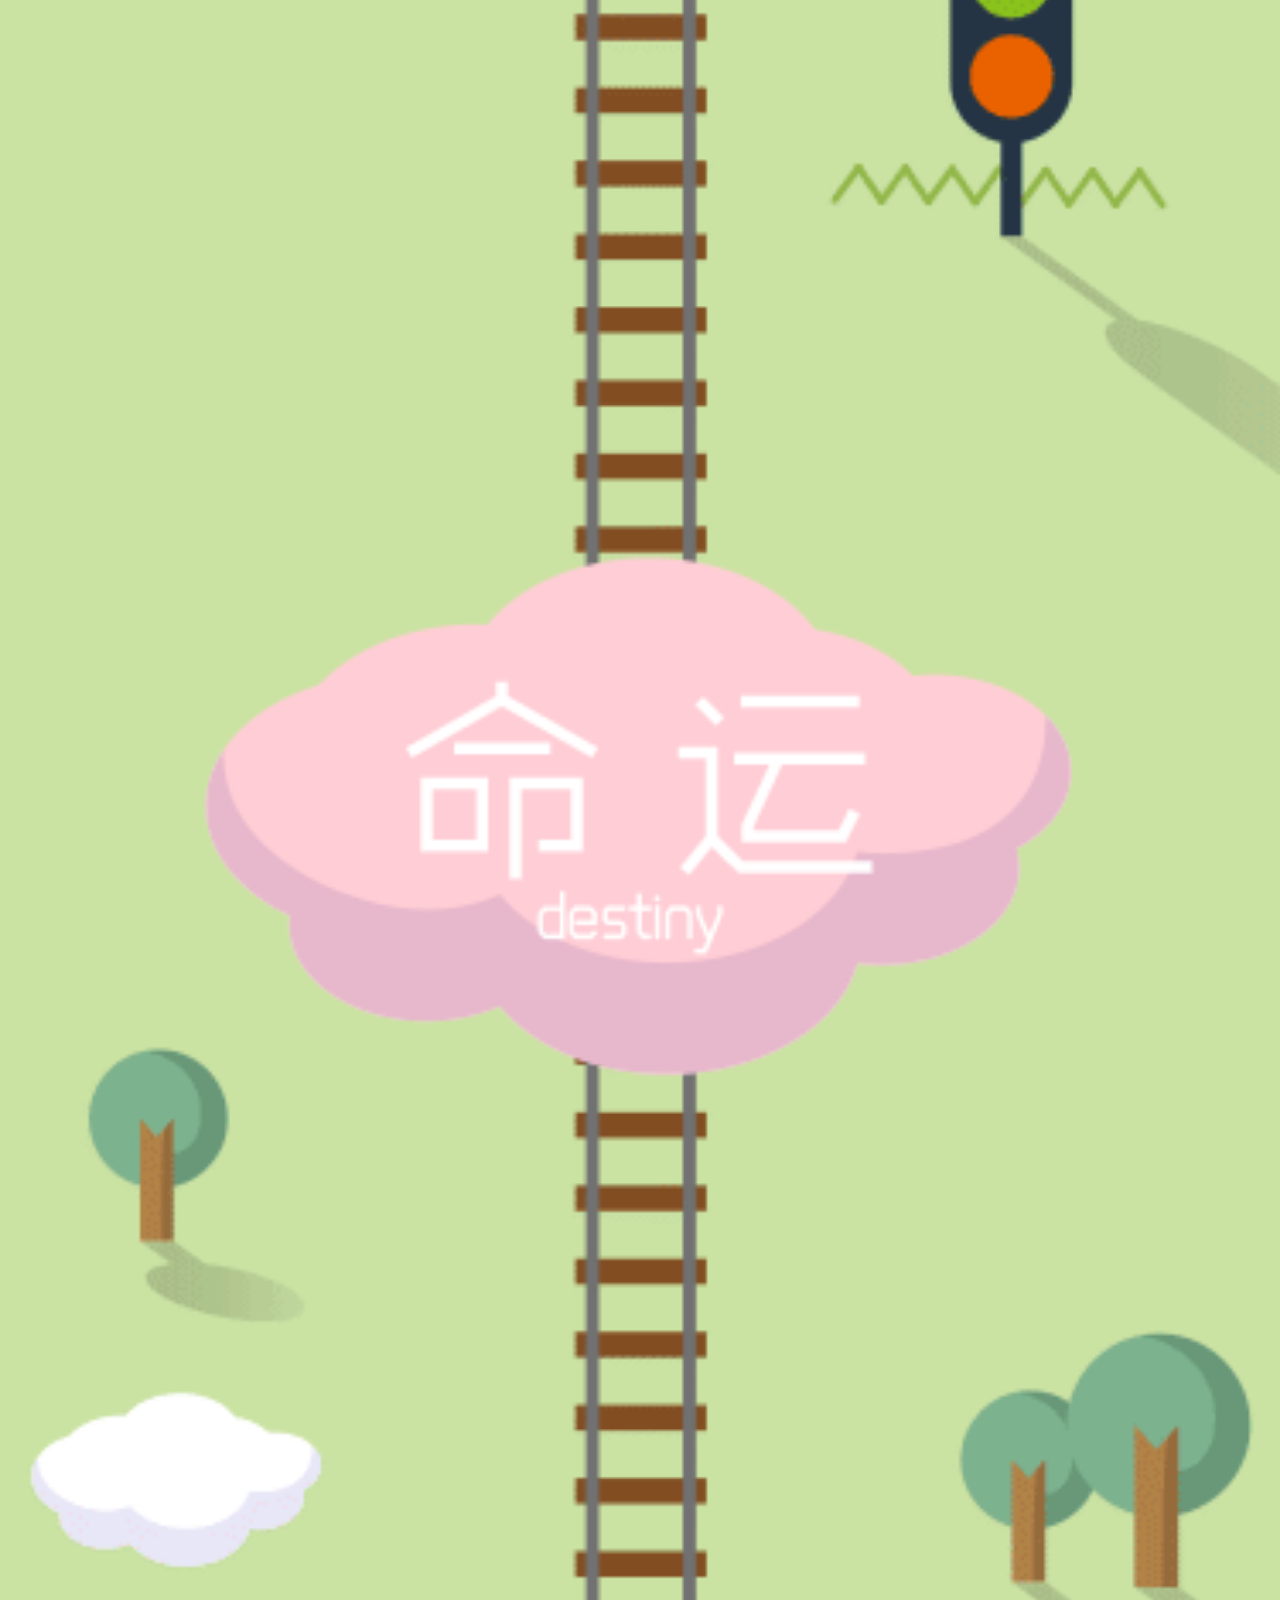
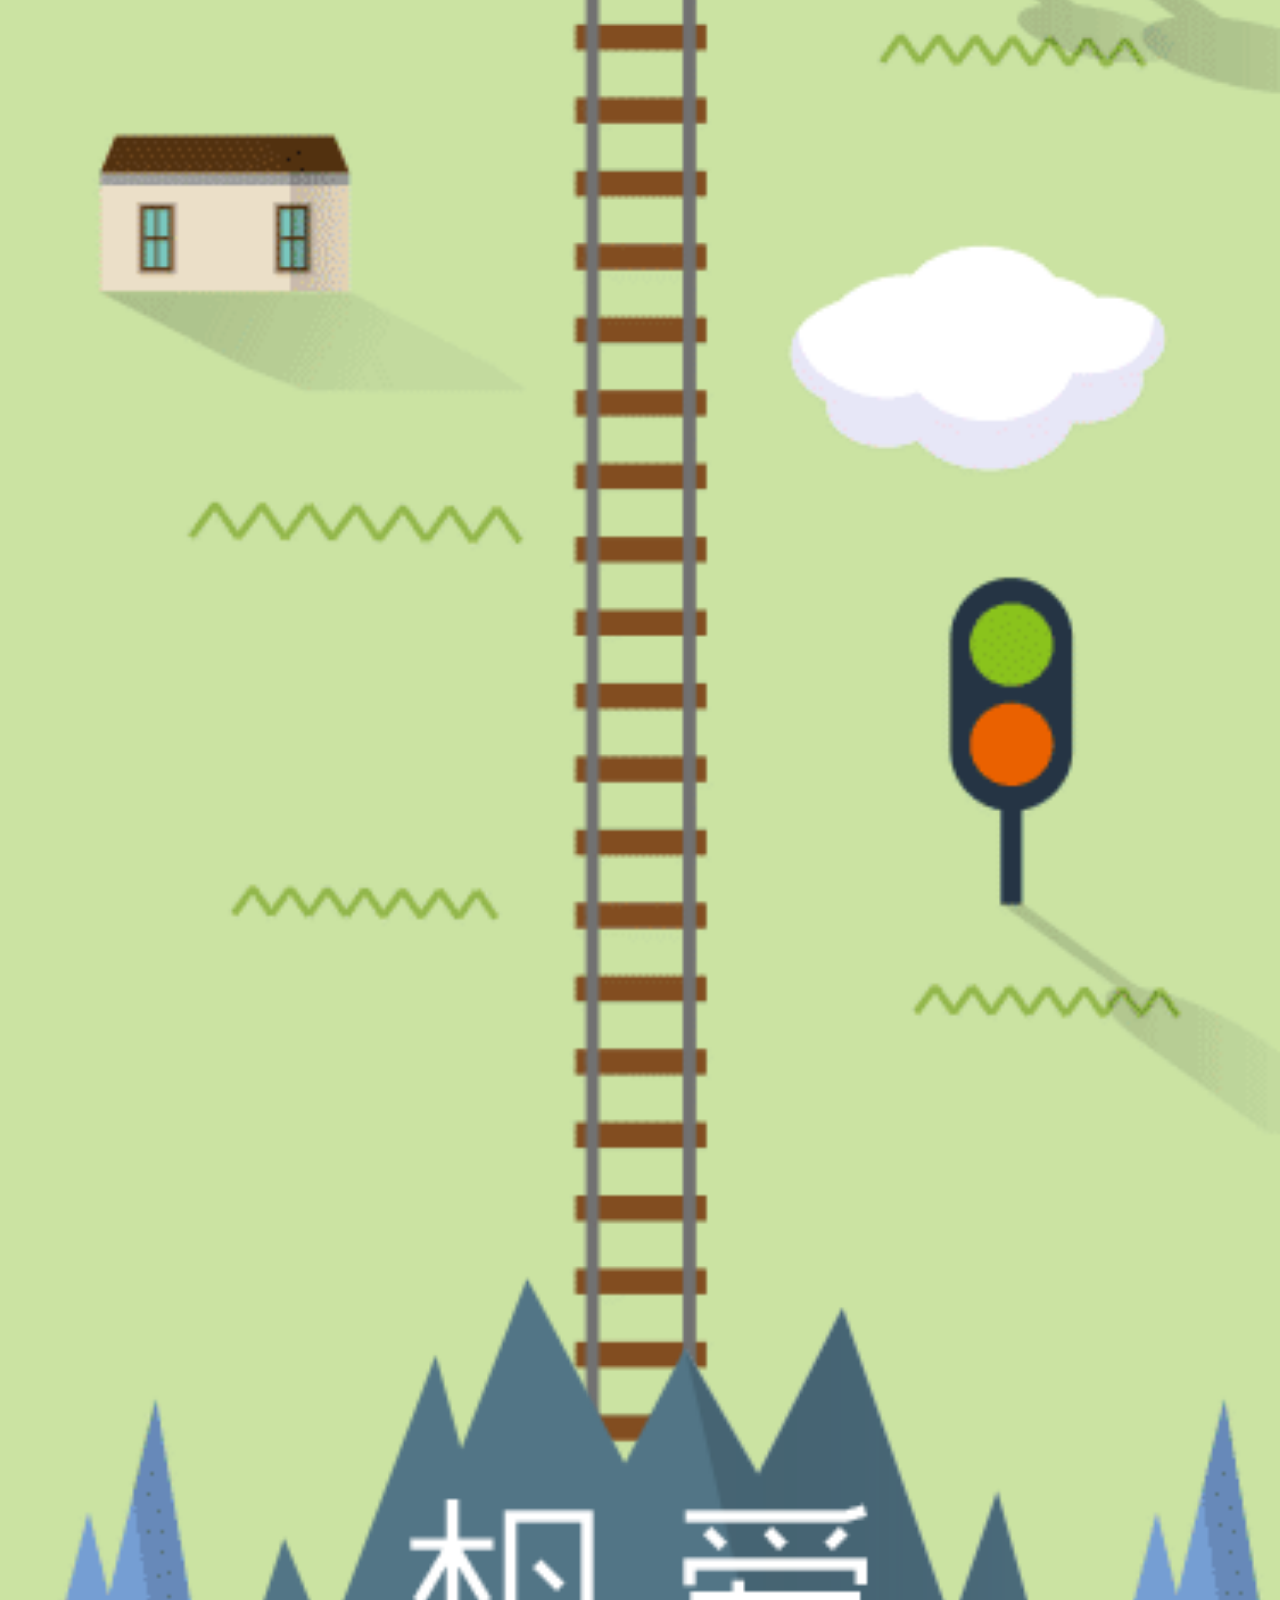
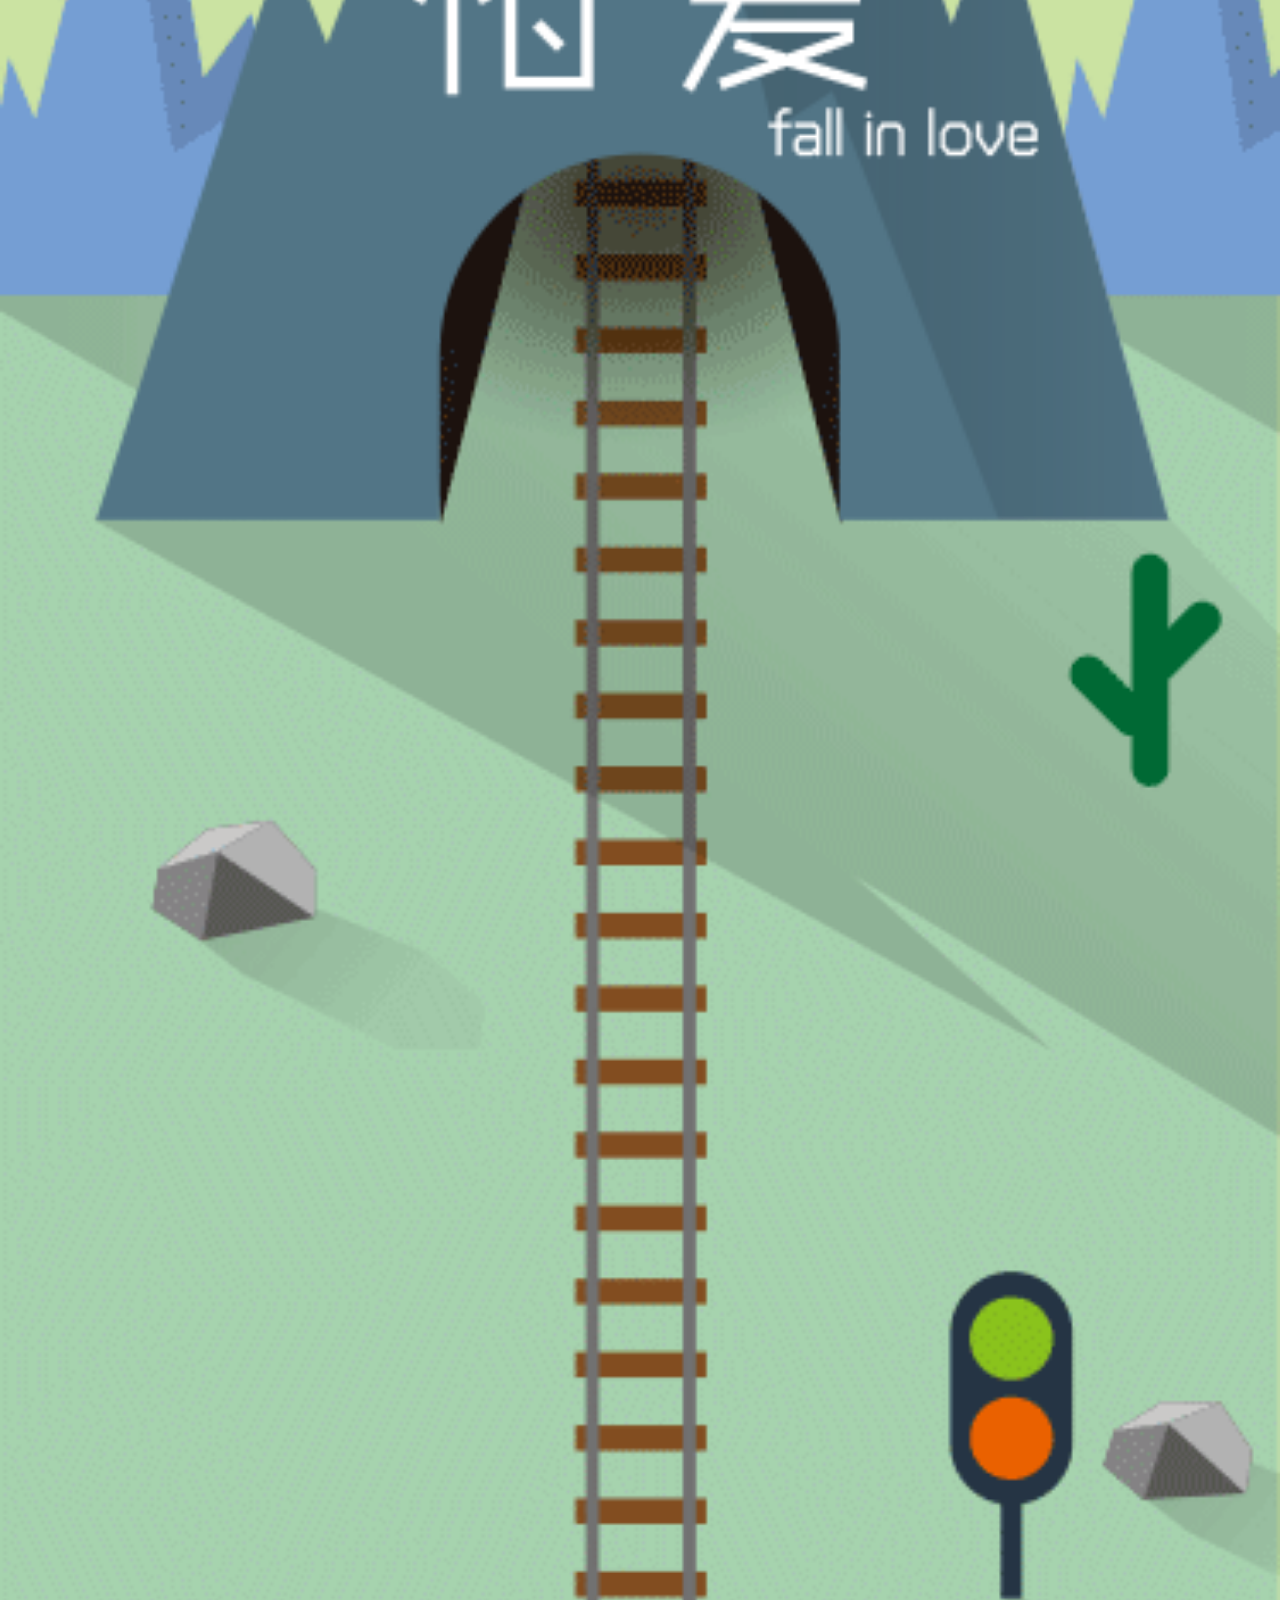
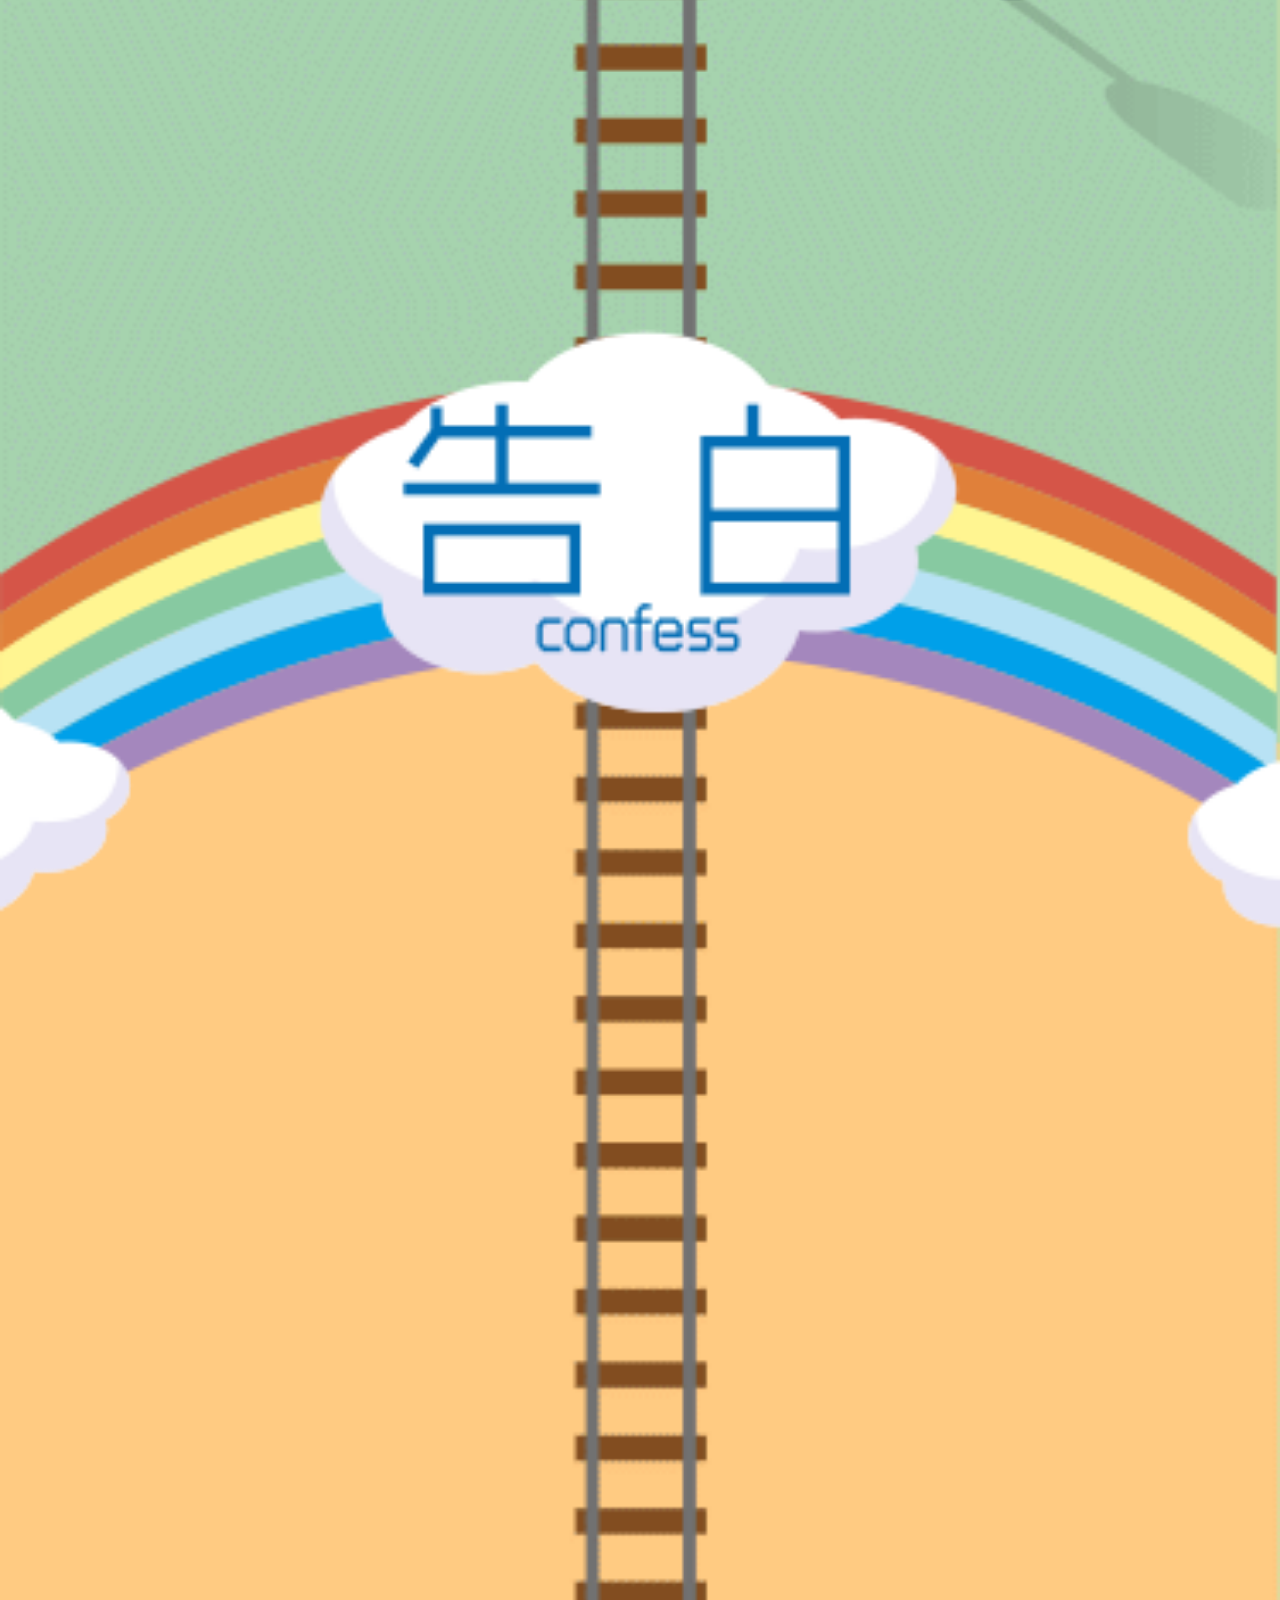
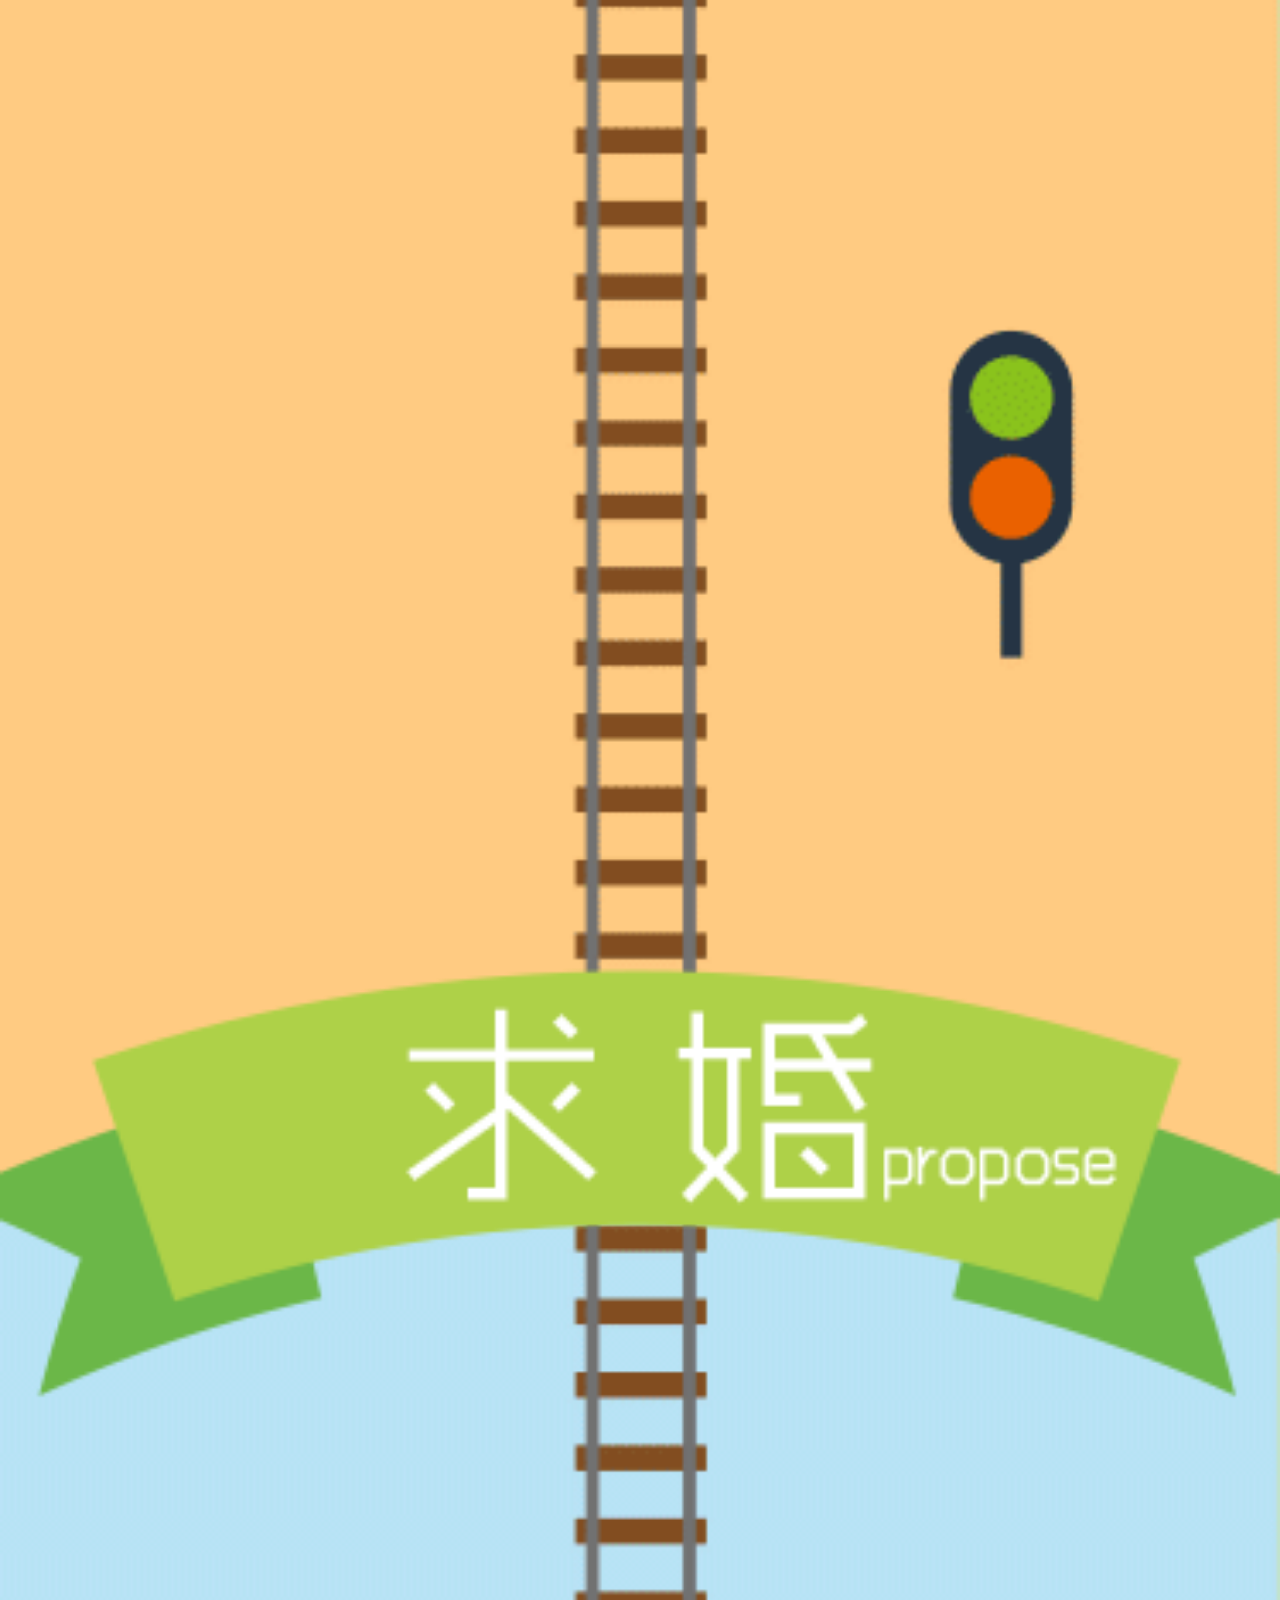
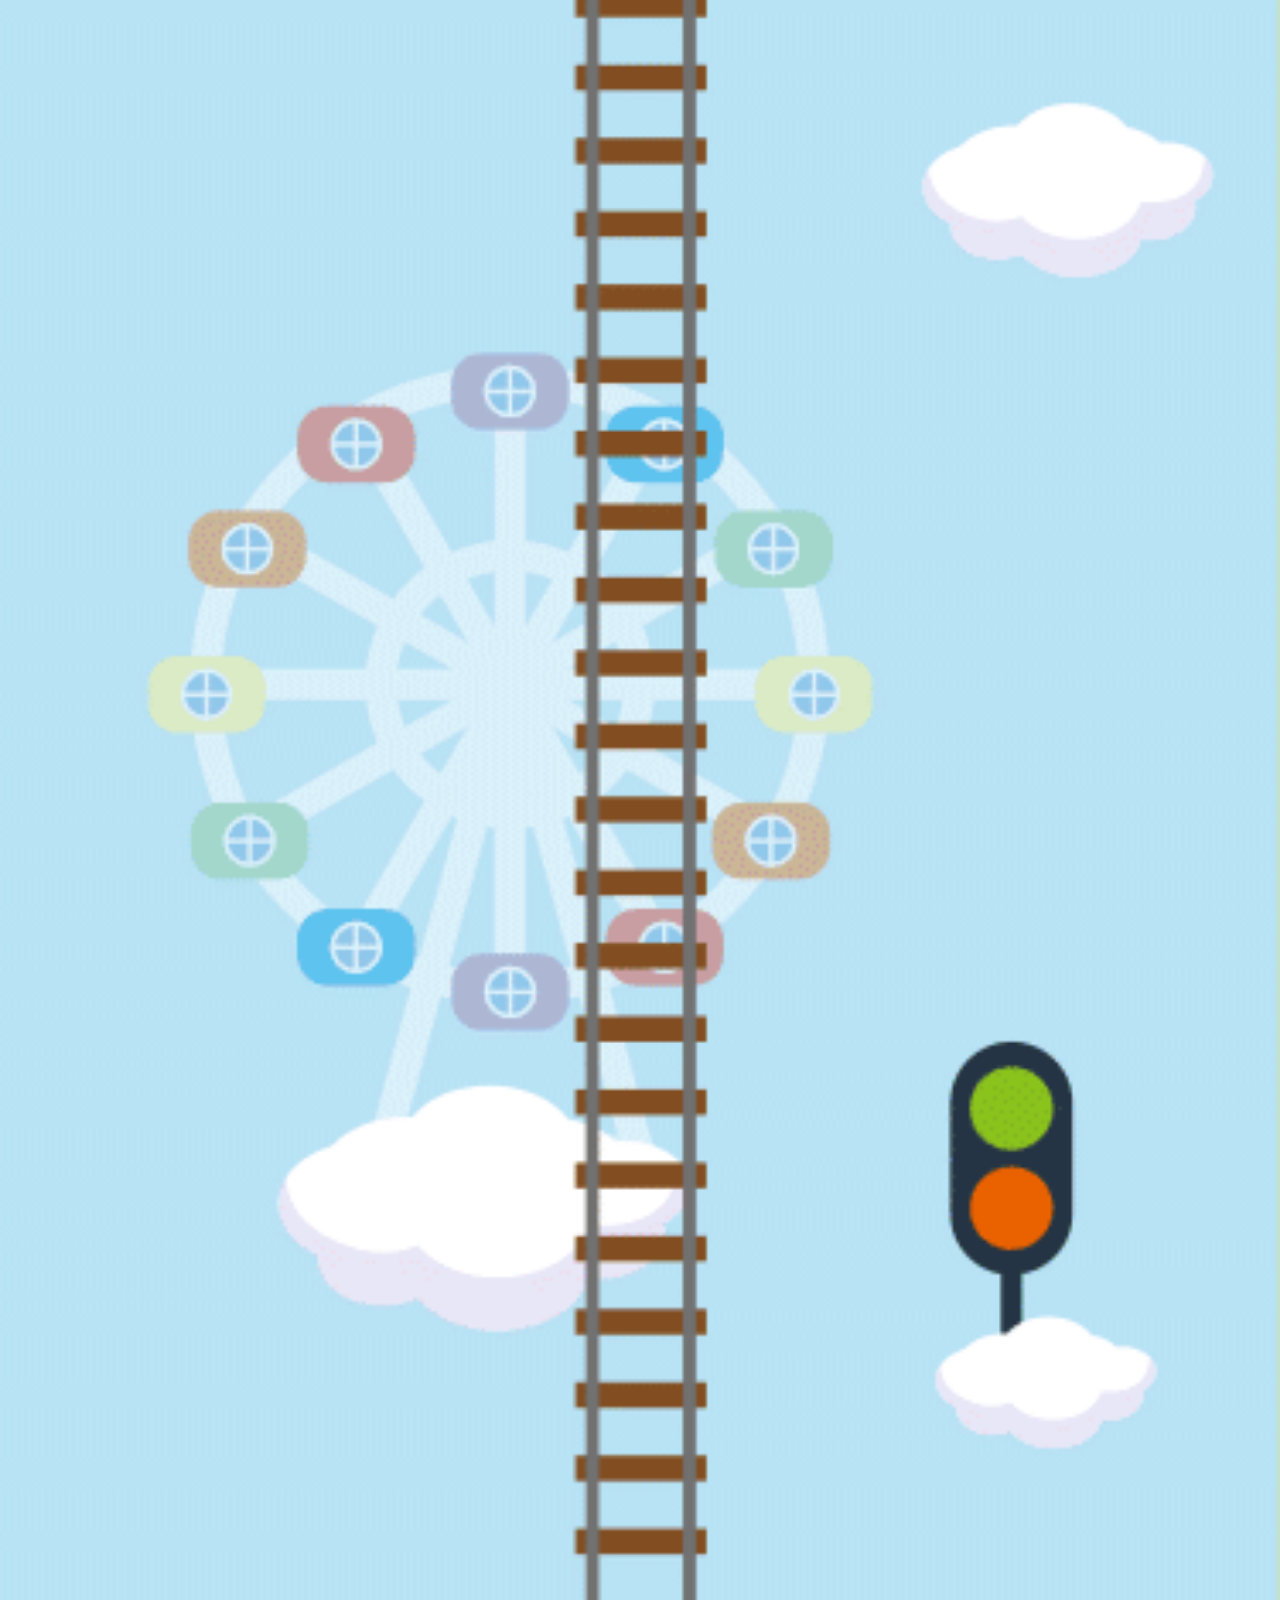
==== commit 31069c59: "works" ====
--- a/bloves/bloves.html
+++ b/bloves/bloves.html
@@ -1,24 +1,24 @@
 <!DOCTYPE html>
 <html>
 	<head>
-		<title>BLOVES 爱的传说号</title>
+		<title>陶昕然何建泽·用心爱 </title>
 	    <meta charset="utf-8" />
 	    <meta content="width=device-width, initial-scale=1.0, maximum-scale=1.0, user-scalable=0" name="viewport">
 	    <meta name="apple-touch-fullscreen" content="YES" />
+	    <meta name="description" />
 	    <meta name="format-detection" content="telephone=no" />
 	    <meta name="apple-mobile-web-app-capable" content="yes" />
 	    <meta name="apple-mobile-web-app-status-bar-style" content="black" />
 	    <meta http-equiv="Expires" content="-1" />
 	    <meta http-equiv="pragram" content="no-cache" />
 	    <link rel="stylesheet" type="text/css" href="css/reset.css"/>
-	    <link rel="stylesheet" type="text/css" href="css/bloves.css?aa=2016" media="screen" />
+	    <link rel="stylesheet" type="text/css" href="css/bloves.css?aa=2017" media="screen" />
 	</head>
 	<body>
 		<div class="wrap">
 			<img src="img/balloon.png" class="balloon" />
 			<div class="train-bg">
-				<img src="img/background.gif" id="backgroud" />
-				
+				<img src="img/background.gif" id="backgroud" class="" />
 			</div>
 			<div class="train sway">
 				<img src="img/train.png" alt="train" />
@@ -27,10 +27,13 @@
 			<div class="others">
 				<img src="img/others.png" alt="" />
 			</div>
-			<img src="img/notes.png" alt="" class="notes sway" />
-			<img src="img/plane.png" class="plane" />
-			<img src="img/ringtop.png" class="ringtop" />
-			<img src="img/ringbottom.png" class="ringbottom" />
+			<div class="notes-wrap sway"><img src="img/notes2.png" alt="" class="notes" /></div>
+			
+			<img src="img/plane2.png" class="plane" />
+			<img src="img/ringtop2.png" class="ringtop" />
+			<img src="img/ringbottom2.png" class="ringbottom" />
+			<!--<div class="btn move">点击分享</div>-->
+			<div class="pause"><i></i></div>
 		</div>
 		<div class="story-1 story">
 			<img src="img/2.jpg"/>
@@ -53,89 +56,103 @@
 		<div class="story-7 story">
 			<img src="img/8.jpg"/>
 		</div>
+		<div class="btn move">点击分享</div>
+		<div class="mask"><img src="img/arrow.png" alt="" /></div>
+        
+		<audio src="img/mc.mp3" autoplay="true" loop="loop" id="mc"></audio>
 		<script src="js/jquery-2.1.1.min.js" type="text/javascript" charset="utf-8"></script>
 		<script type="text/javascript">
-				//禁止用户touch事件
-				document.body.addEventListener('touchmove', function (event) {
-				    event.preventDefault();
-				}, false);
-				var imgHeight = $('#backgroud').height();
-				
-				function scrollpage(crood, time) {
-					setTimeout(function() {
-						$('body').animate({scrollTop:crood*imgHeight/100},time);
-					}, 100)
-					  
-                	return false;
-                	
-				}
-				scrollpage(0, 100);
-//				setTimeout(function() {
-//					test();
-//				}, 500)
-//				function test() {
-					setTimeout(function() {
-						$('.balloon').animate({'top': '-20%'}, 8000); //0
-						setTimeout(function() {
-							//内部时间+14000  1
-							scrollpage(17, 6000);
-							$('.wrap').delay(6500).animate({'opacity': '.1'}, 450).delay(6500).animate({'opacity': '1'}, 450);
-							$('.story-1').delay(7000).animate({'opacity': '1'}, 1000).delay(5000).animate({'opacity': '0'}, 600);
-							setTimeout(function() {
-								//内部时间+14000  2
-								scrollpage(28, 5000);
-								$('.wrap').delay(5500).animate({'opacity': '.1'}, 450).delay(6000).animate({'opacity': '1'}, 450);
-								$('.story-2').delay(6000).animate({'opacity': '1'}, 1000).delay(5000).animate({'opacity': '0'}, 600);
-								$('.plane').delay(4000).animate({'right': '100%'}, 3000);
-								setTimeout(function() {
-									//内部时间+12000  3
-									scrollpage(39, 5000);
-									$('.wrap').delay(5500).animate({'opacity': '.1'}, 450).delay(6000).animate({'opacity': '1'}, 450);
-									$('.story-3').delay(6000).animate({'opacity': '1'}, 1000).delay(5000).animate({'opacity': '0'}, 600);
-									setTimeout(function() {
-										//内部时间+12000  4
-										scrollpage(50, 5000);
-										$('.wrap').delay(5500).animate({'opacity': '.1'}, 450).delay(6000).animate({'opacity': '1'}, 450);
-										$('.story-4').delay(6000).animate({'opacity': '1'}, 1000).delay(5000).animate({'opacity': '0'}, 600);
-										setTimeout(function() {
-											//内部时间+14000  5
-											scrollpage(61, 5000);
-											$('.wrap').delay(5500).animate({'opacity': '.1'}, 450).delay(6000).animate({'opacity': '1'}, 450);
-											$('.story-5').delay(6000).animate({'opacity': '1'}, 1000).delay(5000).animate({'opacity': '0'}, 600);
-											setTimeout(function() {
-												//内部时间+14000  6
-												scrollpage(72, 5000);
-												$('.wrap').delay(5500).animate({'opacity': '.1'}, 450).delay(6000).animate({'opacity': '1'}, 450);
-												$('.story-6').delay(6000).animate({'opacity': '1'}, 1000).delay(5000).animate({'opacity': '0'}, 600);
-												setTimeout(function() {
-													//内部时间+14000  7
-													scrollpage(83, 5000);
-													$('.wrap').delay(5500).animate({'opacity': '.1'}, 450).delay(6000).animate({'opacity': '1'}, 450);
-													$('.story-7').delay(6000).animate({'opacity': '1'}, 1000).delay(5000).animate({'opacity': '0'}, 600);
-													setTimeout(function() {
-														//内部时间+14000  8
-														scrollpage(94, 5000); 
-													},12000); //8
-												},12000); //7
-											},12000); //6
-										},12000); //5
-									},12000); //4
-								},12000); //3
-							},14000); //2
-						}, 4000); //1
-					},3000) //0
+		   window.onload=function(){mc.play()}
+			//禁止用户touch事件
+//				document.body.addEventListener('touchmove', function (event) {
+//				    event.preventDefault();
+//				}, false);
+		        window.onload = function() {
+		        	$('#backgroud, .others, .notes, .plane, .ringtop, .ringbottom').addClass('move');
+
+					$('.balloon').delay(2000).animate({'top': '-20%'}, 8000);
 					
+					$('.wrap').delay(10000).animate({'opacity': '.1'}, 600).delay(7000).animate({'opacity': '1'}, 600);
+					$('.story-1').delay(10700).animate({'opacity': '1'}, 1200).delay(5400).animate({'opacity': '0'}, 600);
+					$('.wrap').delay(5000).animate({'opacity': '.1'}, 600).delay(6700).animate({'opacity': '1'}, 600);
+					$('.story-2').delay(23700).animate({'opacity': '1'}, 1200).delay(5400).animate({'opacity': '0'}, 600);
+					$('.wrap').delay(5000).animate({'opacity': '.1'}, 600).delay(6700).animate({'opacity': '1'}, 600);
+					$('.plane').delay(21500).animate({'right': '100%'}, 3000);
+					$('.story-3').delay(36700).animate({'opacity': '1'}, 1200).delay(5400).animate({'opacity': '0'}, 600);
+					$('.wrap').delay(5000).animate({'opacity': '.1'}, 600).delay(6700).animate({'opacity': '1'}, 600);
+					$('.story-4').delay(49700).animate({'opacity': '1'}, 1200).delay(5400).animate({'opacity': '0'}, 600);
+					$('.wrap').delay(5000).animate({'opacity': '.1'}, 600).delay(6700).animate({'opacity': '1'}, 600);
+					$('.story-5').delay(62700).animate({'opacity': '1'}, 1200).delay(5400).animate({'opacity': '0'}, 600);
+					$('.wrap').delay(5000).animate({'opacity': '.1'}, 600).delay(6700).animate({'opacity': '1'}, 600);
+					$('.story-6').delay(75700).animate({'opacity': '1'}, 1200).delay(5400).animate({'opacity': '0'}, 600);
+					$('.wrap').delay(5000).animate({'opacity': '.1'}, 600).delay(6700).animate({'opacity': '1'}, 600);
+					$('.story-7').delay(88700).animate({'opacity': '1'}, 1200).delay(5400).animate({'opacity': '0'}, 600);
+					$('.btn').delay(99000).fadeIn(300);
 					
+					$('.btn').on('click', function() {
+						$('.mask').fadeIn(500);
+					})
+					$('.mask').on('click', function(){
+						$(this).fadeOut(500)
+					})
 					
-					
-					
-					
-					
-					
-//				}
-				
-				
-				
+					function bf(){
+					   var audio = document.getElementById('mc'); 
+					   if(audio!==null){             
+					    //检测播放是否已暂停.audio.paused 在播放器播放时返回false.
+					      if(audio.paused) {                 
+					         audio.play();//audio.play();// 这个就是播放  
+					      }else{
+					         audio.pause();// 这个就是暂停
+					      }
+					   } 
+					}
+					$('.pause').on('click', function() {
+						bf();
+						$(this).find('i').toggleClass('toggle');
+					})
+				} //onload end
 		</script>
+        <!--
+        	作者：165256676@qq.com
+        	时间：2015-05-16
+        	描述：js-sdk
+        -->
+        
+		<script src="http://res.wx.qq.com/open/js/jweixin-1.0.0.js"></script>
+		<script>
+		 wx.ready(function () {
+			  wx.onMenuShareTimeline({
+		      title: '安小主已经找到了自己的幸福。快来分享一下，送出你的祝福，传递这份喜悦吧！',
+		      imgUrl: 'http://blovesh.fengqun.net/img/shareImg.png',
+		      link: 'http://blovesh.fengqun.net'
+			 });
+		  wx.onMenuShareAppMessage({
+		
+		     title: '安小主已经找到了自己的幸福。快来分享一下，送出你的祝福，传递这份喜悦吧！',
+		     desc: '安小主和何建泽喜结连理，传递一份喜悦给你，快来看看吧',
+		     link: 'http://blovesh.fengqun.net',
+		     imgUrl: 'http://blovesh.fengqun.net/img/shareImg.png'
+		  });
+		  
+			//默认状态  
+			var shareData = {
+		      title: '安小主已经找到了自己的幸福。快来分享一下，送出你的祝福，传递这份喜悦吧！',
+		      desc: '安小主和何建泽喜结连理，传递一份喜悦给你，快来看看吧',
+		      link: 'http://blovesh.fengqun.net',
+		      imgUrl: 'http://blovesh.fengqun.net/img/shareImg.png'
+		   };
+		
+		  wx.onMenuShareAppMessage(shareData);
+		  wx.onMenuShareTimeline(shareData);
+		
+		});
+		</script>
+		        
+		      <!--
+		      	作者：chimon
+		      	时间：2015-05-16
+		      -->
+
 	</body>
 </html>
--- a/bloves/css/bloves.css
+++ b/bloves/css/bloves.css
@@ -11,10 +11,11 @@
     }  
 } */
 html, body {margin: 0; padding: 0;}
-.wrap {width: 100%; height: 100%; background-color: honeydew; background: url(../img/background.gif) no-repeat scroll top left; position: relative;}
+.wrap {width: 100%; height: 100%; background-color: honeydew; position: relative;}
+/*.wrap .train-bg {height: 6003px;}*/
 .wrap .train-bg > img {width: 100%;}
 .balloon {position: absolute; top: 4%; z-index: 11; width: 100%;}
-.train-bg {width: 100%;}
+.train-bg {width: 100%; position: relative;}
 .train {position: fixed; top: -5px; width: 100%; z-index: 3; width: 100%;}
 .train > img {width: 100%;}
 .smoke {position: absolute; top: 0; width: 100%;}
@@ -36,6 +37,10 @@
 .story {top: -85px;}
 }
 
+.mask {width: 100%; height: 100%; background-color: rgba(0,0,0,.6); z-index: 15; position: fixed; bottom: 0; display: none;}
+.mask img {display: block; position: absolute; right: -20px; top: 0;}
+.btn {width: 100px; height: 30px; z-index: 14; background-color: palevioletred; color: #fff; border-radius: 5px; cursor: pointer; position: absolute; left: 50%; margin-left: -50px; bottom: 0.4%; line-height: 30px; text-align: center; font-family: "Hiragino Sans GB","microsoft yahei","arial, helvetica, sans-serif"}
+
 
 /*@-webkit-keyframes move-bg {
 	0% {background-position: -160px 0;}
@@ -55,6 +60,10 @@
 	-moz-animation: sway .5s ease-in-out infinite; transform-origin: bottom;
 	-o-animation: sway .5s ease-in-out infinite; transform-origin: bottom;
 	animation: sway .5s ease-in-out infinite; transform-origin: bottom;
+}
+.move {
+	-webkit-animation: moving 4s ease-in-out;
+	-webkit-animation-fill-mode: forwards;
 }
 @-webkit-keyframes scale {
 	0%,100% {-webkit-transform: scale(1);}
@@ -104,4 +113,12 @@
 	30% {transform: translate(3px,1px);}
 	80% {transform: translate(-1px,-1px);}
 	100% {transform: translate(0,0);}
+}
+
+@-webkit-keyframes moving {
+	0% {-webkit-transform: translateY(0);}
+	20% {-webkit-transform: translateY(-17%);}
+	30% {-webkit-transform: translateY(-28%);}
+	40% {-webkit-transform: translateY(-39%);}
+	100% {-webkit-transform: translateY(-83%);}
 }